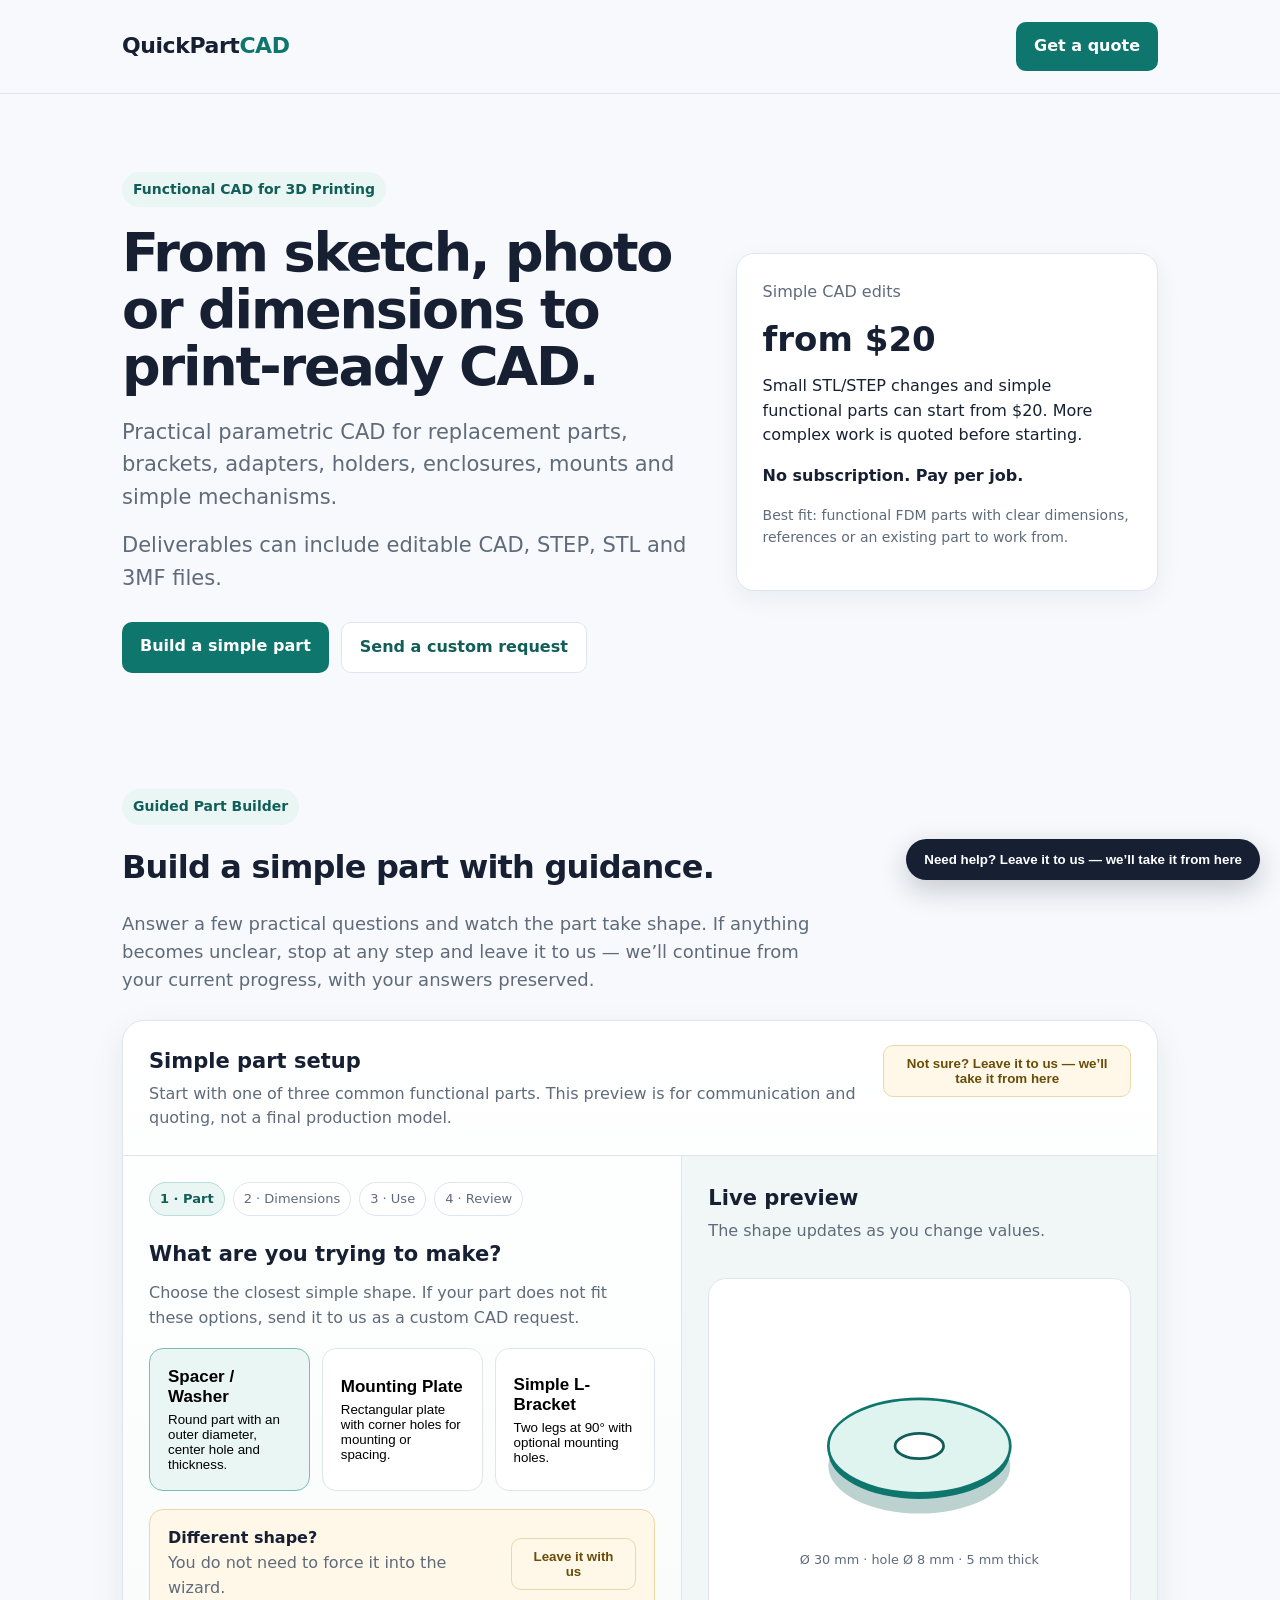
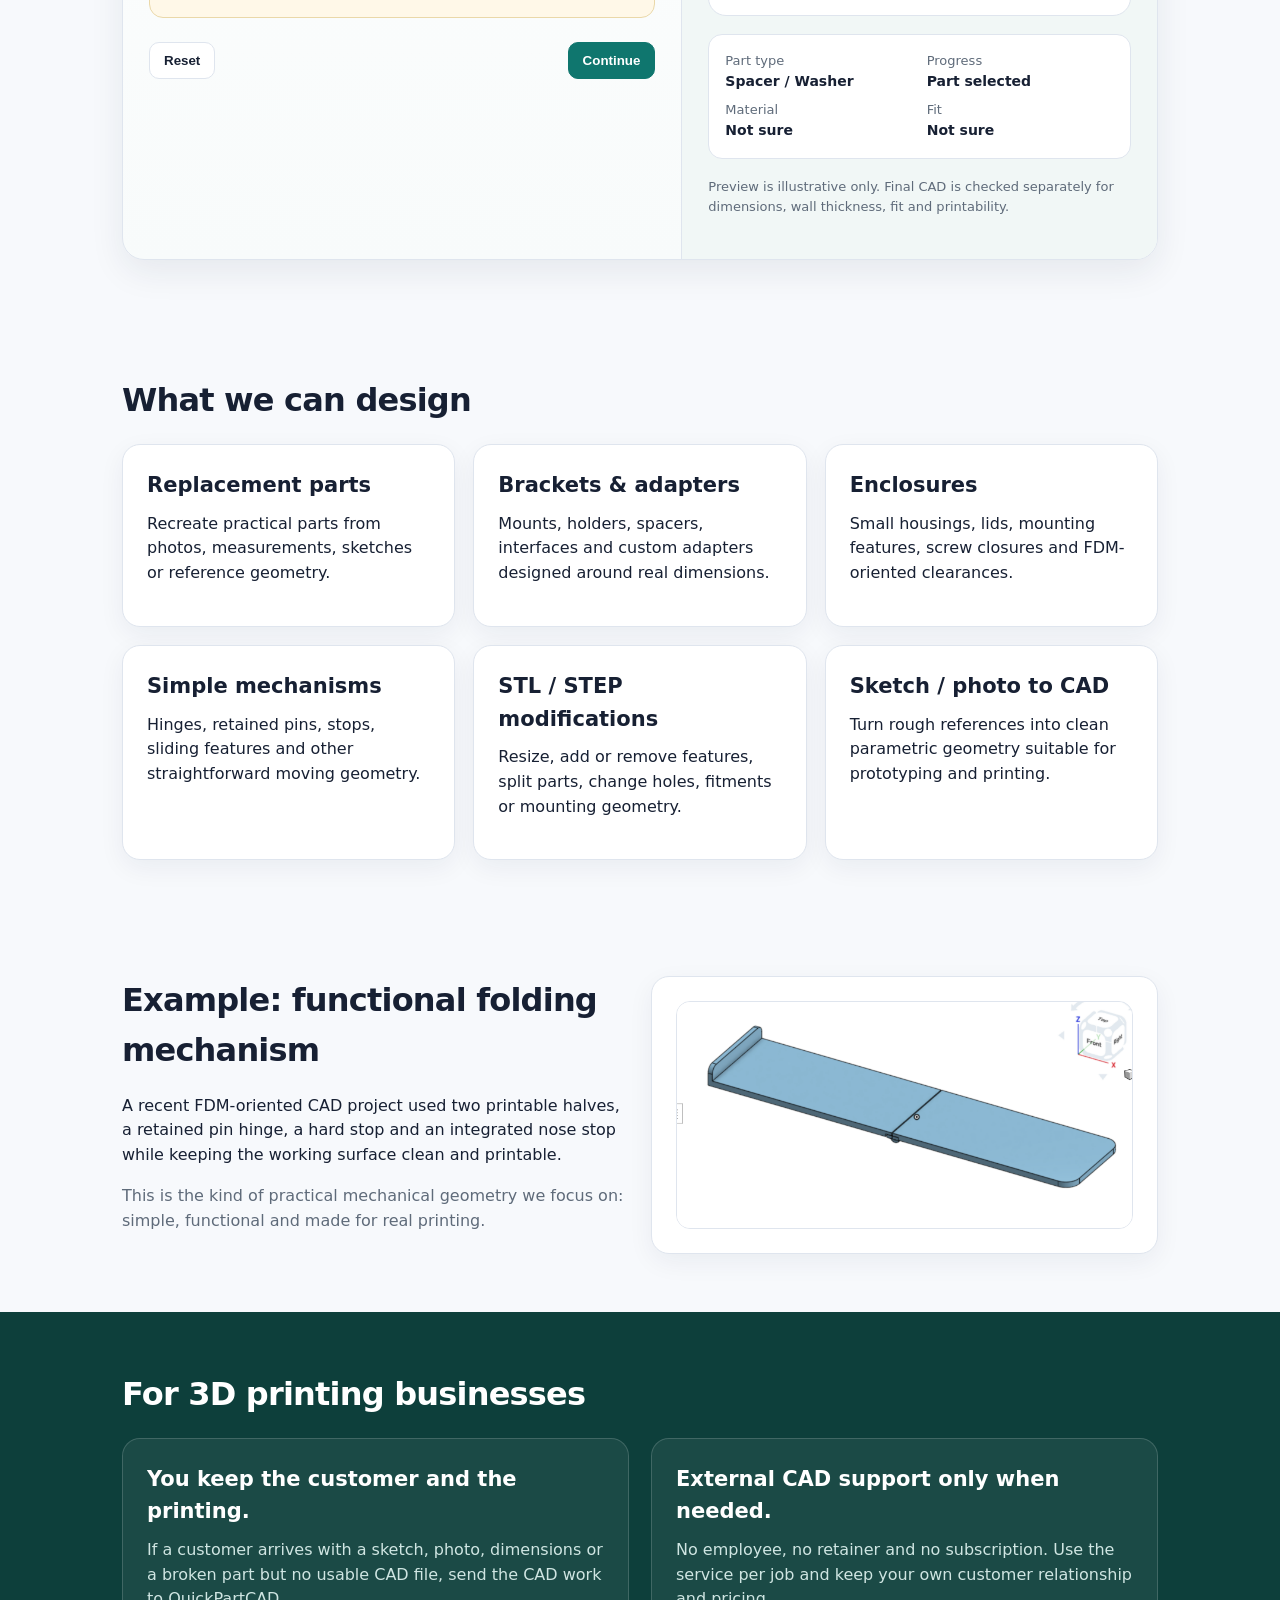
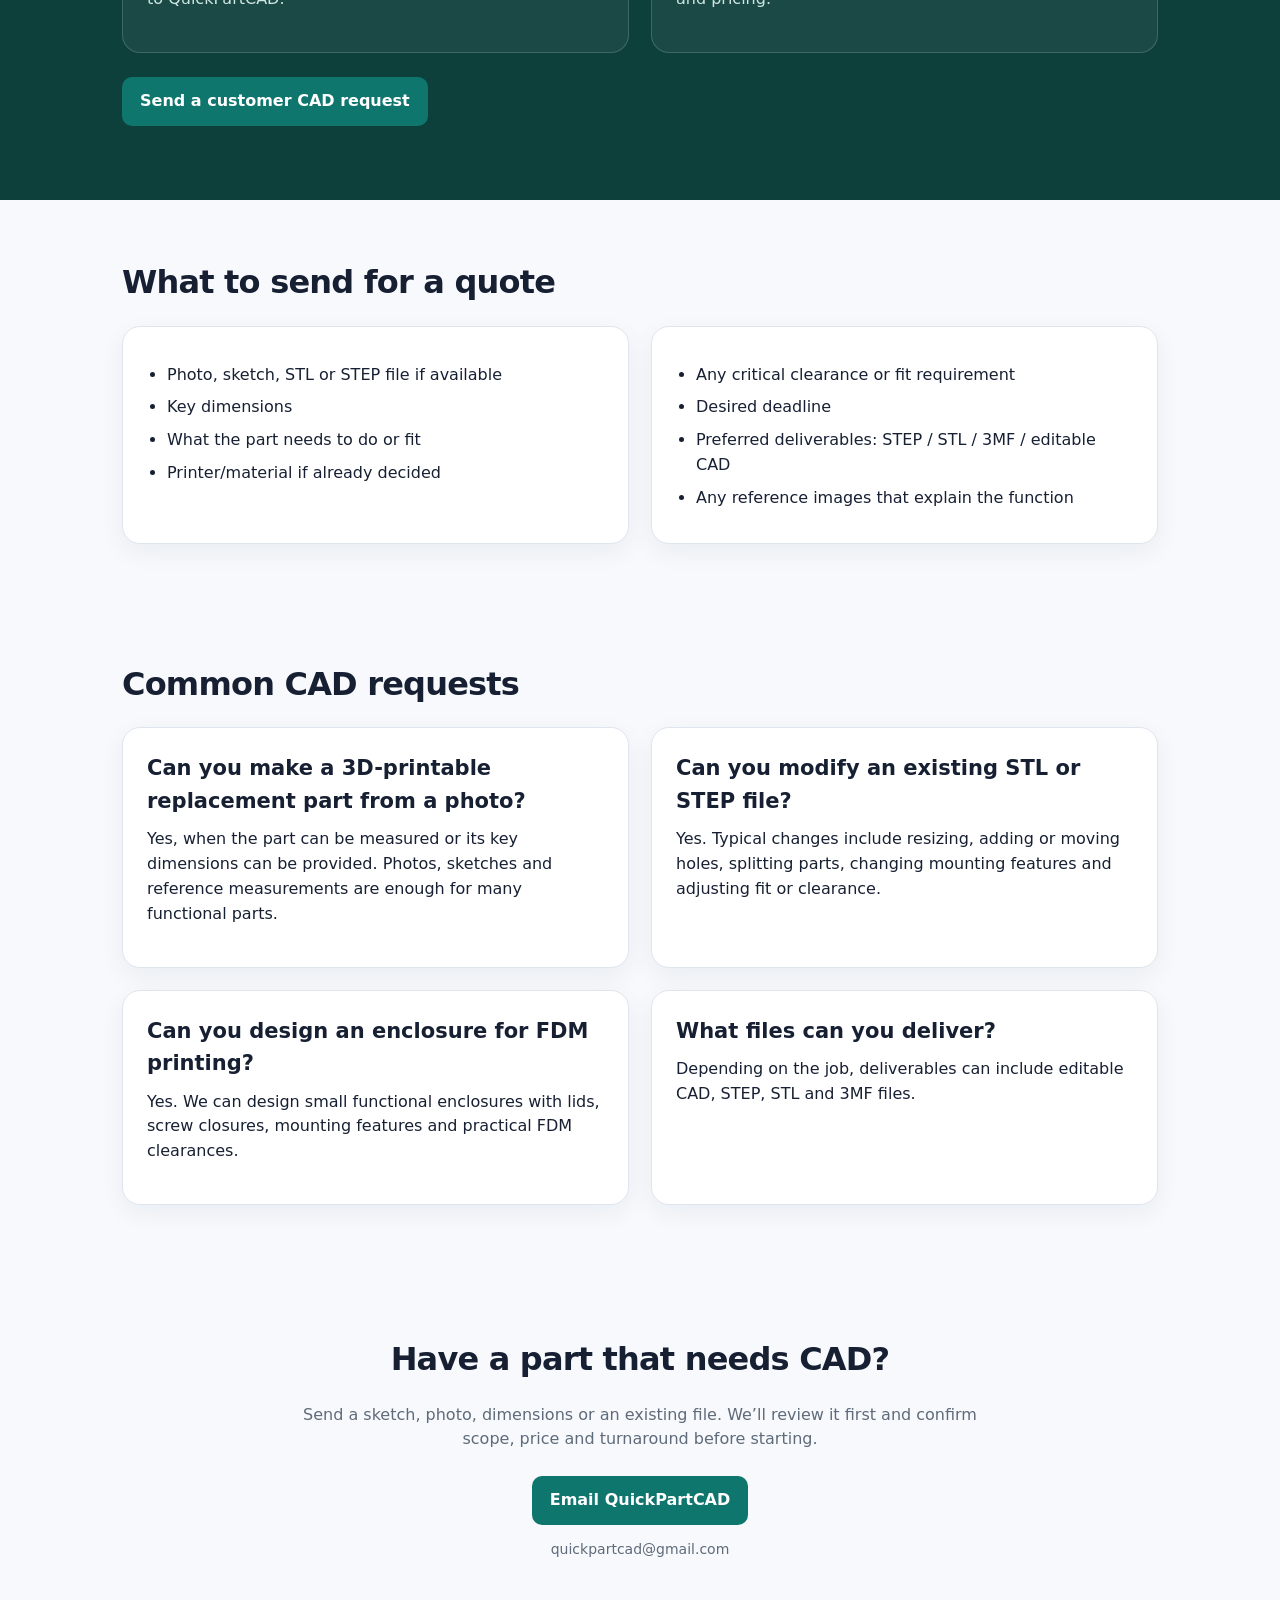
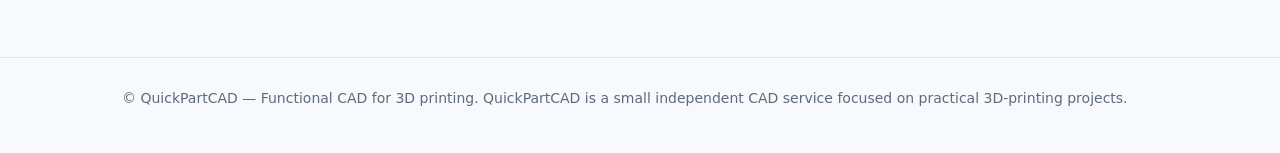
==== index.html @ 7089ac39 "Add files via upload" ====
<!doctype html>
<html lang="en">
<head>
  <meta charset="utf-8">
  <meta name="viewport" content="width=device-width,initial-scale=1">
  <title>QuickPartCAD — CAD Design for 3D Printing | STL, STEP, Replacement Parts & Enclosures</title>
  <meta name="description" content="Functional CAD design for 3D printing with a guided simple-part builder. Start from sketches, photos, dimensions, STL or STEP files. Replacement parts, brackets, adapters, enclosures and mounts.">
  <meta name="keywords" content="CAD for 3D printing, STL modification, STEP modification, replacement part CAD, enclosure CAD, bracket CAD, adapter CAD, FDM design">
  <meta property="og:title" content="QuickPartCAD — Functional CAD for 3D Printing">
  <meta property="og:description" content="From sketch, photo or dimensions to editable CAD, STEP, STL and 3MF. Functional parts, enclosures, brackets, adapters and simple mechanisms.">
  <meta property="og:type" content="website">
  <meta name="robots" content="index,follow">
  <script type="application/ld+json">
  {
    "@context": "https://schema.org",
    "@type": "ProfessionalService",
    "name": "QuickPartCAD",
    "description": "Functional CAD design for 3D printing, including replacement parts, brackets, adapters, enclosures, mounts, STL/STEP modifications and simple mechanisms.",
    "email": "mailto:quickpartcad@gmail.com",
    "areaServed": "Worldwide",
    "serviceType": [
      "CAD design for 3D printing",
      "STL modification",
      "STEP modification",
      "Replacement part CAD",
      "3D printable enclosure design",
      "Bracket and adapter CAD design"
    ]
  }
  </script>

  <style>
    :root {
      --bg:#f7f9fc; --card:#ffffff; --text:#172033; --muted:#5f6b7a;
      --line:#dfe5ee; --accent:#0f766e; --accent2:#115e59; --soft:#eaf6f4;
    }
    *{box-sizing:border-box}
    body{margin:0;font-family:Inter,ui-sans-serif,system-ui,-apple-system,BlinkMacSystemFont,"Segoe UI",sans-serif;background:var(--bg);color:var(--text);line-height:1.55}
    .wrap{max-width:1080px;margin:0 auto;padding:0 22px}
    header{padding:22px 0;background:rgba(247,249,252,.95);border-bottom:1px solid var(--line);position:sticky;top:0;z-index:10}
    .nav{display:flex;align-items:center;justify-content:space-between;gap:16px}
    .brand{font-weight:800;font-size:22px;letter-spacing:-.02em}
    .brand span{color:var(--accent)}
    .btn{display:inline-block;background:var(--accent);color:white;text-decoration:none;padding:12px 18px;border-radius:10px;font-weight:700}
    .btn:hover{background:var(--accent2)}
    .hero{padding:78px 0 58px}
    .hero-grid{display:grid;grid-template-columns:1.15fr .85fr;gap:42px;align-items:center}
    h1{font-size:54px;line-height:1.05;letter-spacing:-.04em;margin:0 0 20px}
    h2{font-size:32px;letter-spacing:-.025em;margin:0 0 18px}
    h3{font-size:21px;margin:0 0 10px}
    p{margin:0 0 16px}
    .lead{font-size:21px;color:var(--muted);max-width:720px}
    .tag{display:inline-block;background:var(--soft);color:var(--accent2);padding:7px 11px;border-radius:999px;font-weight:700;font-size:14px;margin-bottom:18px}
    .hero-card,.card{background:var(--card);border:1px solid var(--line);border-radius:18px;box-shadow:0 8px 26px rgba(25,40,65,.06)}
    .hero-card{padding:26px}
    .price{font-size:34px;font-weight:800;margin:8px 0}
    .muted{color:var(--muted)}
    section{padding:58px 0}
    .grid3{display:grid;grid-template-columns:repeat(3,1fr);gap:18px}
    .grid2{display:grid;grid-template-columns:repeat(2,1fr);gap:22px}
    .card{padding:24px}
    ul{padding-left:20px;margin:12px 0 0}
    li{margin:8px 0}
    .project img{width:100%;border-radius:14px;border:1px solid var(--line);display:block}
    .band{background:#0d3f3b;color:white}
    .band .muted{color:#cfe5e2}
    .band .card{background:rgba(255,255,255,.06);border-color:rgba(255,255,255,.16);box-shadow:none}
    .cta{text-align:center;padding:72px 0}
    .cta p{max-width:680px;margin:0 auto 24px;color:var(--muted)}
    .small{font-size:14px;color:var(--muted)}
    footer{padding:30px 0 44px;border-top:1px solid var(--line);font-size:14px;color:var(--muted)}

    .btn.secondary{background:white;color:var(--accent2);border:1px solid var(--line)}
    .btn.secondary:hover{background:var(--soft)}
    .hero-actions{display:flex;gap:12px;flex-wrap:wrap;margin-top:28px}
    .builder-shell{background:linear-gradient(180deg,#ffffff 0%,#f8fbfb 100%);border:1px solid var(--line);border-radius:22px;box-shadow:0 12px 34px rgba(25,40,65,.08);overflow:hidden}
    .builder-head{display:flex;justify-content:space-between;gap:18px;align-items:flex-start;padding:24px 26px;border-bottom:1px solid var(--line)}
    .builder-head p{margin:4px 0 0}
    .builder-layout{display:grid;grid-template-columns:1.08fr .92fr;min-height:560px}
    .builder-panel{padding:26px}
    .builder-preview{padding:26px;background:#f1f7f6;border-left:1px solid var(--line);display:flex;flex-direction:column;gap:18px}
    .step-indicator{display:flex;gap:8px;margin-bottom:22px;flex-wrap:wrap}
    .step-dot{font-size:13px;padding:6px 10px;border-radius:999px;border:1px solid var(--line);color:var(--muted);background:white}
    .step-dot.active{background:var(--soft);border-color:#b9ddd8;color:var(--accent2);font-weight:700}
    .builder-step{display:none}
    .builder-step.active{display:block}
    .choice-grid{display:grid;grid-template-columns:repeat(3,1fr);gap:12px;margin-top:18px}
    .choice{border:1px solid var(--line);background:white;border-radius:14px;padding:18px;text-align:left;cursor:pointer;min-height:120px}
    .choice:hover,.choice.selected{border-color:#78bdb4;background:var(--soft)}
    .choice strong{display:block;font-size:17px;margin-bottom:5px}
    .field-grid{display:grid;grid-template-columns:repeat(2,1fr);gap:14px;margin-top:16px}
    .field{display:flex;flex-direction:column;gap:6px}
    .field label{font-size:14px;font-weight:700}
    .field small{color:var(--muted)}
    .field input,.field select,.field textarea{width:100%;padding:11px 12px;border:1px solid var(--line);border-radius:10px;background:white;color:var(--text);font:inherit}
    .field textarea{min-height:92px;resize:vertical}
    .builder-actions{display:flex;justify-content:space-between;gap:12px;align-items:center;margin-top:24px;flex-wrap:wrap}
    .builder-actions .right{display:flex;gap:10px;flex-wrap:wrap}
    .mini-btn{border:1px solid var(--line);background:white;color:var(--text);border-radius:10px;padding:10px 14px;font-weight:700;cursor:pointer}
    .mini-btn:hover{background:#f5f7fa}
    .mini-btn.primary{background:var(--accent);border-color:var(--accent);color:white}
    .mini-btn.primary:hover{background:var(--accent2)}
    .mini-btn.help{background:#fff8e8;border-color:#ead8a9;color:#684d09}
    .preview-box{background:white;border:1px solid var(--line);border-radius:18px;min-height:320px;display:flex;align-items:center;justify-content:center;padding:18px;position:relative}
    #partPreview{width:100%;height:300px;display:block}
    .preview-note{font-size:13px;color:var(--muted)}
    .live-summary{background:white;border:1px solid var(--line);border-radius:14px;padding:16px}
    .live-summary dl{display:grid;grid-template-columns:1fr 1fr;gap:8px 14px;margin:0}
    .live-summary dt{color:var(--muted);font-size:13px}
    .live-summary dd{margin:0;font-weight:700;font-size:14px}
    .review-card{background:#f8fafc;border:1px solid var(--line);border-radius:14px;padding:18px;margin-top:16px;white-space:pre-wrap}
    .handoff-bar{display:flex;align-items:center;justify-content:space-between;gap:14px;padding:16px 18px;background:#fff8e8;border:1px solid #ead8a9;border-radius:14px;margin-top:18px}
    .handoff-bar p{margin:0}
    .floating-help{position:fixed;right:20px;bottom:20px;z-index:30;background:#172033;color:white;border:0;border-radius:999px;padding:13px 18px;font-weight:800;box-shadow:0 10px 28px rgba(23,32,51,.22);cursor:pointer}
    .modal-backdrop{position:fixed;inset:0;background:rgba(15,23,42,.55);display:none;align-items:center;justify-content:center;padding:20px;z-index:60}
    .modal-backdrop.open{display:flex}
    .modal{width:min(680px,100%);max-height:90vh;overflow:auto;background:white;border-radius:18px;padding:24px;box-shadow:0 25px 80px rgba(0,0,0,.28)}
    .modal-top{display:flex;justify-content:space-between;gap:12px;align-items:flex-start}
    .close-x{border:0;background:transparent;font-size:26px;line-height:1;cursor:pointer;color:var(--muted)}
    .saved-note{font-size:13px;color:var(--accent2);font-weight:700;min-height:20px;margin-top:10px}
    .sr-only{position:absolute;width:1px;height:1px;padding:0;margin:-1px;overflow:hidden;clip:rect(0,0,0,0);white-space:nowrap;border:0}

    @media (max-width:800px){
      .hero-grid,.grid3,.grid2,.builder-layout{grid-template-columns:1fr}
      .builder-preview{border-left:0;border-top:1px solid var(--line)}
      .choice-grid,.field-grid{grid-template-columns:1fr}
      .builder-head{flex-direction:column}
      h1{font-size:42px}
      .hero{padding-top:48px}
    }
  </style>
</head>
<body>
<header>
  <div class="wrap nav">
    <div class="brand">QuickPart<span>CAD</span></div>
    <a class="btn" href="mailto:quickpartcad@gmail.com?subject=CAD%20quote%20request">Get a quote</a>
  </div>
</header>

<main>
  <section class="hero">
    <div class="wrap hero-grid">
      <div>
        <div class="tag">Functional CAD for 3D Printing</div>
        <h1>From sketch, photo or dimensions to print-ready CAD.</h1>
        <p class="lead">Practical parametric CAD for replacement parts, brackets, adapters, holders, enclosures, mounts and simple mechanisms.</p>
        <p class="lead">Deliverables can include editable CAD, STEP, STL and 3MF files.</p>
        <div class="hero-actions">
          <a class="btn" href="#part-builder">Build a simple part</a>
          <a class="btn secondary" href="mailto:quickpartcad@gmail.com?subject=CAD%20quote%20request&body=Please%20attach%20your%20photo%2C%20sketch%20or%20existing%20file%20and%20include%20the%20key%20dimensions%20and%20what%20the%20part%20needs%20to%20do.">Send a custom request</a>
        </div>
      </div>
      <div class="hero-card">
        <div class="muted">Simple CAD edits</div>
        <div class="price">from $20</div>
        <p>Small STL/STEP changes and simple functional parts can start from $20. More complex work is quoted before starting.</p>
        <p><strong>No subscription. Pay per job.</strong></p>
        <p class="small">Best fit: functional FDM parts with clear dimensions, references or an existing part to work from.</p>
      </div>
    </div>
  </section>


  <section id="part-builder">
    <div class="wrap">
      <div class="tag">Guided Part Builder</div>
      <h2>Build a simple part with guidance.</h2>
      <p class="lead" style="font-size:18px">Answer a few practical questions and watch the part take shape. If anything becomes unclear, stop at any step and leave it to us — we’ll continue from your current progress, with your answers preserved.</p>

      <div class="builder-shell" style="margin-top:26px">
        <div class="builder-head">
          <div>
            <h3 style="margin-bottom:4px">Simple part setup</h3>
            <p class="muted">Start with one of three common functional parts. This preview is for communication and quoting, not a final production model.</p>
          </div>
          <button class="mini-btn help" type="button" onclick="openHandoff()">Not sure? Leave it to us — we’ll take it from here</button>
        </div>

        <div class="builder-layout">
          <div class="builder-panel">
            <div class="step-indicator" aria-label="Builder progress">
              <span class="step-dot active" data-dot="1">1 · Part</span>
              <span class="step-dot" data-dot="2">2 · Dimensions</span>
              <span class="step-dot" data-dot="3">3 · Use</span>
              <span class="step-dot" data-dot="4">4 · Review</span>
            </div>

            <div class="builder-step active" data-step="1">
              <h3>What are you trying to make?</h3>
              <p class="muted">Choose the closest simple shape. If your part does not fit these options, send it to us as a custom CAD request.</p>
              <div class="choice-grid">
                <button type="button" class="choice selected" data-type="spacer" onclick="selectType('spacer')">
                  <strong>Spacer / Washer</strong>
                  Round part with an outer diameter, center hole and thickness.
                </button>
                <button type="button" class="choice" data-type="plate" onclick="selectType('plate')">
                  <strong>Mounting Plate</strong>
                  Rectangular plate with corner holes for mounting or spacing.
                </button>
                <button type="button" class="choice" data-type="bracket" onclick="selectType('bracket')">
                  <strong>Simple L-Bracket</strong>
                  Two legs at 90° with optional mounting holes.
                </button>
              </div>
              <div class="handoff-bar">
                <p><strong>Different shape?</strong><br><span class="muted">You do not need to force it into the wizard.</span></p>
                <button class="mini-btn help" type="button" onclick="openHandoff('My part does not match the simple templates.')">Leave it with us</button>
              </div>
              <div class="builder-actions">
                <button class="mini-btn" type="button" onclick="resetBuilder()">Reset</button>
                <div class="right"><button class="mini-btn primary" type="button" onclick="goStep(2)">Continue</button></div>
              </div>
            </div>

            <div class="builder-step" data-step="2">
              <h3>Enter the main dimensions</h3>
              <p class="muted">Use millimetres. These values update the preview immediately.</p>

              <div id="fields-spacer" class="type-fields">
                <div class="field-grid">
                  <div class="field"><label for="spacerOD">Outer diameter (mm)</label><input id="spacerOD" type="number" min="2" max="300" step="0.1" value="30"></div>
                  <div class="field"><label for="spacerID">Center hole diameter (mm)</label><input id="spacerID" type="number" min="0" max="250" step="0.1" value="8"></div>
                  <div class="field"><label for="spacerT">Thickness (mm)</label><input id="spacerT" type="number" min="0.5" max="100" step="0.1" value="5"></div>
                  <div class="field"><label for="spacerQty">Quantity needed</label><input id="spacerQty" type="number" min="1" max="999" step="1" value="1"></div>
                </div>
              </div>

              <div id="fields-plate" class="type-fields" style="display:none">
                <div class="field-grid">
                  <div class="field"><label for="plateW">Width (mm)</label><input id="plateW" type="number" min="5" max="500" step="0.1" value="80"></div>
                  <div class="field"><label for="plateH">Height (mm)</label><input id="plateH" type="number" min="5" max="500" step="0.1" value="50"></div>
                  <div class="field"><label for="plateT">Thickness (mm)</label><input id="plateT" type="number" min="0.8" max="80" step="0.1" value="4"></div>
                  <div class="field"><label for="plateHole">Hole diameter (mm)</label><input id="plateHole" type="number" min="0" max="50" step="0.1" value="5"></div>
                  <div class="field"><label for="plateEdge">Hole center from edge (mm)</label><input id="plateEdge" type="number" min="1" max="100" step="0.1" value="8"></div>
                  <div class="field"><label for="plateQty">Quantity needed</label><input id="plateQty" type="number" min="1" max="999" step="1" value="1"></div>
                </div>
              </div>

              <div id="fields-bracket" class="type-fields" style="display:none">
                <div class="field-grid">
                  <div class="field"><label for="bracketW">Bracket width (mm)</label><input id="bracketW" type="number" min="5" max="300" step="0.1" value="40"></div>
                  <div class="field"><label for="bracketA">Horizontal leg (mm)</label><input id="bracketA" type="number" min="5" max="300" step="0.1" value="35"></div>
                  <div class="field"><label for="bracketB">Vertical leg (mm)</label><input id="bracketB" type="number" min="5" max="300" step="0.1" value="45"></div>
                  <div class="field"><label for="bracketT">Thickness (mm)</label><input id="bracketT" type="number" min="1" max="40" step="0.1" value="4"></div>
                  <div class="field"><label for="bracketHole">Mounting hole diameter (mm)</label><input id="bracketHole" type="number" min="0" max="40" step="0.1" value="5"></div>
                  <div class="field"><label for="bracketQty">Quantity needed</label><input id="bracketQty" type="number" min="1" max="999" step="1" value="1"></div>
                </div>
              </div>

              <div class="handoff-bar">
                <p><strong>Not sure about a measurement?</strong><br><span class="muted">Send the dimensions you know and let us resolve the rest.</span></p>
                <button class="mini-btn help" type="button" onclick="openHandoff('I am not sure about one or more dimensions.')">Leave it with us</button>
              </div>

              <div class="builder-actions">
                <button class="mini-btn" type="button" onclick="goStep(1)">Back</button>
                <div class="right"><button class="mini-btn primary" type="button" onclick="goStep(3)">Continue</button></div>
              </div>
            </div>

            <div class="builder-step" data-step="3">
              <h3>How will the part be used?</h3>
              <p class="muted">A few details help us understand fit, material and printability.</p>
              <div class="field-grid">
                <div class="field">
                  <label for="material">Preferred material</label>
                  <select id="material">
                    <option value="Not sure">Not sure</option>
                    <option>PETG</option><option>PLA</option><option>ABS / ASA</option><option>TPU</option><option>Other</option>
                  </select>
                </div>
                <div class="field">
                  <label for="fit">Fit / clearance</label>
                  <select id="fit">
                    <option value="Not sure">Not sure</option>
                    <option>Loose / easy fit</option><option>Normal sliding fit</option><option>Snug fit</option><option>Press fit</option>
                  </select>
                </div>
                <div class="field">
                  <label for="load">Expected use</label>
                  <select id="load">
                    <option>Light-duty / positioning</option><option>General functional use</option><option>Moderate mechanical load</option><option>Not sure</option>
                  </select>
                </div>
                <div class="field">
                  <label for="deadline">Desired timing</label>
                  <select id="deadline">
                    <option>Flexible</option><option>1–2 days</option><option>3–5 days</option><option>Within 1 week</option>
                  </select>
                </div>
              </div>
              <div class="field" style="margin-top:14px">
                <label for="purpose">What does it need to fit or do?</label>
                <textarea id="purpose" placeholder="Example: mount a sensor to a 20 mm rail, replace a broken spacer, hold a small PCB..."></textarea>
              </div>
              <div class="field" style="margin-top:14px">
                <label for="referenceFile">Reference file or photo (optional)</label>
                <input id="referenceFile" type="file" accept=".stl,.step,.stp,.3mf,.obj,.jpg,.jpeg,.png,.pdf">
                <small>For this first static version, the filename is saved in the project summary. Your email app will still ask you to attach the actual file manually.</small>
              </div>

              <div class="handoff-bar">
                <p><strong>Unsure about material, fit or print direction?</strong><br><span class="muted">That is exactly where we can take over.</span></p>
                <button class="mini-btn help" type="button" onclick="openHandoff('I would like help choosing material, fit or print-related details.')">Leave it with us</button>
              </div>

              <div class="builder-actions">
                <button class="mini-btn" type="button" onclick="goStep(2)">Back</button>
                <div class="right"><button class="mini-btn primary" type="button" onclick="goStep(4)">Review</button></div>
              </div>
            </div>

            <div class="builder-step" data-step="4">
              <h3>Review your part request</h3>
              <p class="muted">Nothing is ordered automatically. We review the request and confirm scope, price and turnaround first.</p>
              <div id="reviewSummary" class="review-card"></div>
              <p class="small" style="margin-top:12px"><strong>Typical starting point:</strong> simple jobs can start from US$20. The final quote depends on geometry, references and revision risk.</p>
              <div class="builder-actions">
                <button class="mini-btn" type="button" onclick="goStep(3)">Back</button>
                <div class="right">
                  <button class="mini-btn" type="button" onclick="copySummary()">Copy summary</button>
                  <button class="mini-btn primary" type="button" onclick="openHandoff('I completed the guided setup and would like QuickPartCAD to finish/review it.')">Leave it with QuickPartCAD</button>
                </div>
              </div>
              <div id="saveMessage" class="saved-note" aria-live="polite"></div>
            </div>
          </div>

          <aside class="builder-preview">
            <div>
              <h3 style="margin-bottom:4px">Live preview</h3>
              <p class="muted">The shape updates as you change values.</p>
            </div>
            <div class="preview-box">
              <svg id="partPreview" viewBox="0 0 420 300" role="img" aria-label="Live part preview"></svg>
            </div>
            <div class="live-summary">
              <dl>
                <div><dt>Part type</dt><dd id="summaryType">Spacer / Washer</dd></div>
                <div><dt>Progress</dt><dd id="summaryProgress">Part selected</dd></div>
                <div><dt>Material</dt><dd id="summaryMaterial">Not sure</dd></div>
                <div><dt>Fit</dt><dd id="summaryFit">Not sure</dd></div>
              </dl>
            </div>
            <p class="preview-note">Preview is illustrative only. Final CAD is checked separately for dimensions, wall thickness, fit and printability.</p>
          </aside>
        </div>
      </div>
    </div>
  </section>

  <section>
    <div class="wrap">
      <h2>What we can design</h2>
      <div class="grid3">
        <div class="card"><h3>Replacement parts</h3><p>Recreate practical parts from photos, measurements, sketches or reference geometry.</p></div>
        <div class="card"><h3>Brackets & adapters</h3><p>Mounts, holders, spacers, interfaces and custom adapters designed around real dimensions.</p></div>
        <div class="card"><h3>Enclosures</h3><p>Small housings, lids, mounting features, screw closures and FDM-oriented clearances.</p></div>
        <div class="card"><h3>Simple mechanisms</h3><p>Hinges, retained pins, stops, sliding features and other straightforward moving geometry.</p></div>
        <div class="card"><h3>STL / STEP modifications</h3><p>Resize, add or remove features, split parts, change holes, fitments or mounting geometry.</p></div>
        <div class="card"><h3>Sketch / photo to CAD</h3><p>Turn rough references into clean parametric geometry suitable for prototyping and printing.</p></div>
      </div>
    </div>
  </section>

  <section>
    <div class="wrap grid2 project">
      <div>
        <h2>Example: functional folding mechanism</h2>
        <p>A recent FDM-oriented CAD project used two printable halves, a retained pin hinge, a hard stop and an integrated nose stop while keeping the working surface clean and printable.</p>
        <p class="muted">This is the kind of practical mechanical geometry we focus on: simple, functional and made for real printing.</p>
      </div>
      <div class="card">
        <img src="[data-uri]" alt="Functional folding CAD example">
      </div>
    </div>
  </section>

  <section class="band">
    <div class="wrap">
      <h2>For 3D printing businesses</h2>
      <div class="grid2">
        <div class="card">
          <h3>You keep the customer and the printing.</h3>
          <p class="muted">If a customer arrives with a sketch, photo, dimensions or a broken part but no usable CAD file, send the CAD work to QuickPartCAD.</p>
        </div>
        <div class="card">
          <h3>External CAD support only when needed.</h3>
          <p class="muted">No employee, no retainer and no subscription. Use the service per job and keep your own customer relationship and pricing.</p>
        </div>
      </div>
      <p style="margin-top:24px"><a class="btn" href="mailto:quickpartcad@gmail.com?subject=Print%20shop%20CAD%20request">Send a customer CAD request</a></p>
    </div>
  </section>

  <section>
    <div class="wrap">
      <h2>What to send for a quote</h2>
      <div class="grid2">
        <div class="card">
          <ul>
            <li>Photo, sketch, STL or STEP file if available</li>
            <li>Key dimensions</li>
            <li>What the part needs to do or fit</li>
            <li>Printer/material if already decided</li>
          </ul>
        </div>
        <div class="card">
          <ul>
            <li>Any critical clearance or fit requirement</li>
            <li>Desired deadline</li>
            <li>Preferred deliverables: STEP / STL / 3MF / editable CAD</li>
            <li>Any reference images that explain the function</li>
          </ul>
        </div>
      </div>
    </div>
  </section>


  <section>
    <div class="wrap">
      <h2>Common CAD requests</h2>
      <div class="grid2">
        <div class="card">
          <h3>Can you make a 3D-printable replacement part from a photo?</h3>
          <p>Yes, when the part can be measured or its key dimensions can be provided. Photos, sketches and reference measurements are enough for many functional parts.</p>
        </div>
        <div class="card">
          <h3>Can you modify an existing STL or STEP file?</h3>
          <p>Yes. Typical changes include resizing, adding or moving holes, splitting parts, changing mounting features and adjusting fit or clearance.</p>
        </div>
        <div class="card">
          <h3>Can you design an enclosure for FDM printing?</h3>
          <p>Yes. We can design small functional enclosures with lids, screw closures, mounting features and practical FDM clearances.</p>
        </div>
        <div class="card">
          <h3>What files can you deliver?</h3>
          <p>Depending on the job, deliverables can include editable CAD, STEP, STL and 3MF files.</p>
        </div>
      </div>
    </div>
  </section>

  <section class="cta">
    <div class="wrap">
      <h2>Have a part that needs CAD?</h2>
      <p>Send a sketch, photo, dimensions or an existing file. We’ll review it first and confirm scope, price and turnaround before starting.</p>
      <a class="btn" href="mailto:quickpartcad@gmail.com?subject=CAD%20quote%20request">Email QuickPartCAD</a>
      <p class="small" style="margin-top:14px">quickpartcad@gmail.com</p>
    </div>
  </section>
</main>

<footer>
  <div class="wrap">© QuickPartCAD — Functional CAD for 3D printing. QuickPartCAD is a small independent CAD service focused on practical 3D-printing projects.</div>
</footer>

<button class="floating-help" type="button" onclick="openHandoff()">Need help? Leave it to us — we’ll take it from here</button>

<div id="handoffModal" class="modal-backdrop" role="dialog" aria-modal="true" aria-labelledby="handoffTitle">
  <div class="modal">
    <div class="modal-top">
      <div>
        <div class="tag" style="margin-bottom:10px">Handoff to QuickPartCAD</div>
        <h2 id="handoffTitle" style="font-size:28px;margin-bottom:8px">Leave it to us — we’ll continue from your current progress.</h2>
        <p class="muted">Your current builder answers are kept in the message so you do not have to start over.</p>
      </div>
      <button class="close-x" type="button" onclick="closeHandoff()" aria-label="Close">×</button>
    </div>
    <div class="field" style="margin-top:16px">
      <label for="handoffNote">What are you stuck on? (optional)</label>
      <textarea id="handoffNote" placeholder="Example: I am not sure about the clearance around the 8 mm shaft."></textarea>
    </div>
    <div id="handoffSummary" class="review-card"></div>
    <p class="small" style="margin-top:10px">If you selected a reference file, please attach the actual file after your email app opens.</p>
    <div class="builder-actions">
      <button class="mini-btn" type="button" onclick="closeHandoff()">Keep editing</button>
      <div class="right">
        <button class="mini-btn" type="button" onclick="copySummary(true)">Copy summary</button>
        <button class="mini-btn primary" type="button" onclick="emailProject()">Open email with this project</button>
      </div>
    </div>
  </div>
</div>


<script>
(() => {
  const STORAGE_KEY = "quickpartcad-guided-builder-v1";
  const state = {
    step: 1,
    type: "spacer",
    handoffReason: ""
  };

  const labels = {
    spacer: "Spacer / Washer",
    plate: "Mounting Plate",
    bracket: "Simple L-Bracket"
  };

  const ids = [
    "spacerOD","spacerID","spacerT","spacerQty",
    "plateW","plateH","plateT","plateHole","plateEdge","plateQty",
    "bracketW","bracketA","bracketB","bracketT","bracketHole","bracketQty",
    "material","fit","load","deadline","purpose","referenceFile"
  ];

  const $ = id => document.getElementById(id);
  const num = (id, fallback=0) => {
    const el = $(id); const v = el ? Number(el.value) : fallback;
    return Number.isFinite(v) ? v : fallback;
  };
  const esc = s => String(s ?? "").replace(/[<>&"]/g, c => ({"<":"&lt;",">":"&gt;","&":"&amp;",'"':"&quot;"}[c]));

  function saveState(){
    const data = { step: state.step, type: state.type };
    ids.forEach(id => {
      const el = $(id);
      if (!el || el.type === "file") return;
      data[id] = el.value;
    });
    localStorage.setItem(STORAGE_KEY, JSON.stringify(data));
    const m = $("saveMessage");
    if (m) {
      m.textContent = "Progress saved in this browser.";
      clearTimeout(window.__saveMsgTimer);
      window.__saveMsgTimer = setTimeout(() => m.textContent = "", 1800);
    }
  }

  function restoreState(){
    try{
      const data = JSON.parse(localStorage.getItem(STORAGE_KEY) || "null");
      if (!data) return;
      state.type = ["spacer","plate","bracket"].includes(data.type) ? data.type : "spacer";
      state.step = Math.min(4, Math.max(1, Number(data.step)||1));
      ids.forEach(id => {
        const el = $(id);
        if (el && el.type !== "file" && data[id] !== undefined) el.value = data[id];
      });
    }catch(e){}
  }

  window.selectType = function(type){
    state.type = type;
    document.querySelectorAll(".choice").forEach(el => el.classList.toggle("selected", el.dataset.type === type));
    document.querySelectorAll(".type-fields").forEach(el => el.style.display = "none");
    const target = $("fields-" + type);
    if (target) target.style.display = "block";
    updateAll();
    saveState();
  };

  window.goStep = function(step){
    state.step = Math.min(4, Math.max(1, step));
    document.querySelectorAll(".builder-step").forEach(el => el.classList.toggle("active", Number(el.dataset.step) === state.step));
    document.querySelectorAll(".step-dot").forEach(el => el.classList.toggle("active", Number(el.dataset.dot) === state.step));
    $("summaryProgress").textContent = ["Part selected","Dimensions entered","Use details","Ready to send"][state.step-1];
    if (state.step === 4) $("reviewSummary").textContent = buildSummary();
    saveState();
    document.getElementById("part-builder").scrollIntoView({behavior:"smooth", block:"start"});
  };

  window.resetBuilder = function(){
    if (!confirm("Reset this guided part request?")) return;
    localStorage.removeItem(STORAGE_KEY);
    location.reload();
  };

  function buildSummary(){
    const lines = [
      "QuickPartCAD Guided Part Request",
      "",
      "Part type: " + labels[state.type]
    ];

    if (state.type === "spacer"){
      lines.push(
        `Outer diameter: ${num("spacerOD")} mm`,
        `Center hole: ${num("spacerID")} mm`,
        `Thickness: ${num("spacerT")} mm`,
        `Quantity: ${num("spacerQty",1)}`
      );
    } else if (state.type === "plate"){
      lines.push(
        `Width × height: ${num("plateW")} × ${num("plateH")} mm`,
        `Thickness: ${num("plateT")} mm`,
        `Corner hole diameter: ${num("plateHole")} mm`,
        `Hole center from edge: ${num("plateEdge")} mm`,
        `Quantity: ${num("plateQty",1)}`
      );
    } else {
      lines.push(
        `Bracket width: ${num("bracketW")} mm`,
        `Horizontal leg: ${num("bracketA")} mm`,
        `Vertical leg: ${num("bracketB")} mm`,
        `Thickness: ${num("bracketT")} mm`,
        `Mounting hole diameter: ${num("bracketHole")} mm`,
        `Quantity: ${num("bracketQty",1)}`
      );
    }

    const ref = $("referenceFile")?.files?.[0]?.name || "None selected";
    lines.push(
      "",
      "Material: " + ($("material")?.value || "Not sure"),
      "Fit / clearance: " + ($("fit")?.value || "Not sure"),
      "Expected use: " + ($("load")?.value || "Not sure"),
      "Desired timing: " + ($("deadline")?.value || "Flexible"),
      "Purpose / what it needs to fit: " + (($("purpose")?.value || "").trim() || "Not provided"),
      "Reference file selected: " + ref
    );
    return lines.join("\n");
  }

  function currentSummaryWithNote(){
    const note = ($("handoffNote")?.value || "").trim();
    const reason = state.handoffReason ? "\n\nHandoff note: " + state.handoffReason : "";
    const userNote = note ? "\nAdditional note: " + note : "";
    return buildSummary() + reason + userNote;
  }

  window.openHandoff = function(reason=""){
    state.handoffReason = reason;
    $("handoffSummary").textContent = buildSummary() + (reason ? "\n\nHandoff note: " + reason : "");
    $("handoffModal").classList.add("open");
    saveState();
  };
  window.closeHandoff = function(){ $("handoffModal").classList.remove("open"); };

  window.copySummary = async function(fromModal=false){
    const text = fromModal ? currentSummaryWithNote() : buildSummary();
    try{
      await navigator.clipboard.writeText(text);
      const m = $("saveMessage");
      if (m) m.textContent = "Project summary copied.";
    }catch(e){
      prompt("Copy this project summary:", text);
    }
  };

  window.emailProject = function(){
    const body = currentSummaryWithNote() + "\n\nPlease review this setup and confirm scope, price and turnaround before starting.";
    const subject = "Guided CAD request — " + labels[state.type];
    location.href = "mailto:quickpartcad@gmail.com?subject=" + encodeURIComponent(subject) + "&body=" + encodeURIComponent(body);
  };

  function drawPreview(){
    const svg = $("partPreview");
    if (!svg) return;
    const green = "#0f766e", dark = "#115e59", pale = "#dff3ef", line = "#9ab8b4";
    let s = "";

    if (state.type === "spacer"){
      const od = Math.max(2, num("spacerOD",30));
      const id = Math.max(0, Math.min(od*0.9, num("spacerID",8)));
      const t = Math.max(.5, num("spacerT",5));
      const r = Math.min(105, 65 + Math.log(od+1)*10);
      const ri = r * (id/od);
      const depth = Math.max(8, Math.min(24, t*2.2));
      s = `
        <ellipse cx="210" cy="${160+depth}" rx="${r}" ry="${r*.52}" fill="${dark}" opacity=".28"/>
        <ellipse cx="210" cy="155" rx="${r}" ry="${r*.52}" fill="${green}"/>
        <ellipse cx="210" cy="149" rx="${r}" ry="${r*.52}" fill="${pale}" stroke="${green}" stroke-width="3"/>
        <ellipse cx="210" cy="149" rx="${ri}" ry="${ri*.52}" fill="white" stroke="${dark}" stroke-width="3"/>
        <text x="210" y="278" text-anchor="middle" fill="#5f6b7a" font-size="14">Ø ${od} mm · hole Ø ${id} mm · ${t} mm thick</text>`;
    } else if (state.type === "plate"){
      const w = Math.max(5, num("plateW",80)), h = Math.max(5, num("plateH",50));
      const hole = Math.max(0, num("plateHole",5)), edge = Math.max(1, num("plateEdge",8));
      const scale = Math.min(250/w, 150/h);
      const rw = w*scale, rh = h*scale, x=210-rw/2, y=135-rh/2;
      const rr = Math.max(2, Math.min(12, hole*scale/2));
      const offx = Math.min(rw/2-rr-3, edge*scale), offy = Math.min(rh/2-rr-3, edge*scale);
      const pts = [[x+offx,y+offy],[x+rw-offx,y+offy],[x+offx,y+rh-offy],[x+rw-offx,y+rh-offy]];
      s = `<rect x="${x+10}" y="${y+10}" width="${rw}" height="${rh}" rx="8" fill="${dark}" opacity=".24"/>
           <rect x="${x}" y="${y}" width="${rw}" height="${rh}" rx="8" fill="${pale}" stroke="${green}" stroke-width="3"/>`;
      pts.forEach(([cx,cy]) => s += `<circle cx="${cx}" cy="${cy}" r="${rr}" fill="white" stroke="${dark}" stroke-width="3"/>`);
      s += `<text x="210" y="278" text-anchor="middle" fill="#5f6b7a" font-size="14">${w} × ${h} mm · holes Ø ${hole} mm</text>`;
    } else {
      const a = Math.max(5,num("bracketA",35)), b=Math.max(5,num("bracketB",45)), t=Math.max(1,num("bracketT",4));
      const scale = Math.min(150/a, 150/b);
      const ah=a*scale, bh=b*scale, th=Math.max(8,t*scale);
      const x=130, y=225;
      s = `
        <path d="M ${x} ${y} L ${x+ah} ${y} L ${x+ah} ${y-th} L ${x+th} ${y-th} L ${x+th} ${y-bh} L ${x} ${y-bh} Z"
          fill="${pale}" stroke="${green}" stroke-width="3"/>
        <path d="M ${x+th} ${y-th} L ${x+ah} ${y-th} L ${x+ah+16} ${y-th-12} L ${x+th+16} ${y-th-12} Z"
          fill="${dark}" opacity=".28"/>
        <circle cx="${x+ah*.68}" cy="${y-th/2}" r="${Math.max(4,num("bracketHole",5)*scale/2)}" fill="white" stroke="${dark}" stroke-width="3"/>
        <circle cx="${x+th/2}" cy="${y-bh*.62}" r="${Math.max(4,num("bracketHole",5)*scale/2)}" fill="white" stroke="${dark}" stroke-width="3"/>
        <text x="210" y="278" text-anchor="middle" fill="#5f6b7a" font-size="14">${a} × ${b} mm legs · ${t} mm thick</text>`;
    }
    svg.innerHTML = s;
  }

  function updateAll(){
    document.querySelectorAll(".choice").forEach(el => el.classList.toggle("selected", el.dataset.type === state.type));
    document.querySelectorAll(".type-fields").forEach(el => el.style.display = "none");
    const tf = $("fields-" + state.type); if (tf) tf.style.display = "block";
    $("summaryType").textContent = labels[state.type];
    $("summaryMaterial").textContent = $("material")?.value || "Not sure";
    $("summaryFit").textContent = $("fit")?.value || "Not sure";
    drawPreview();
    if (state.step === 4) $("reviewSummary").textContent = buildSummary();
  }

  document.addEventListener("input", e => {
    if (ids.includes(e.target.id)) {
      updateAll();
      saveState();
    }
  });
  document.addEventListener("change", e => {
    if (ids.includes(e.target.id)) {
      updateAll();
      saveState();
    }
  });
  document.addEventListener("keydown", e => {
    if (e.key === "Escape") closeHandoff();
  });
  $("handoffModal")?.addEventListener("click", e => {
    if (e.target === $("handoffModal")) closeHandoff();
  });

  restoreState();
  selectType(state.type);
  goStep(state.step);
  updateAll();
})();
</script>

</body>
</html>
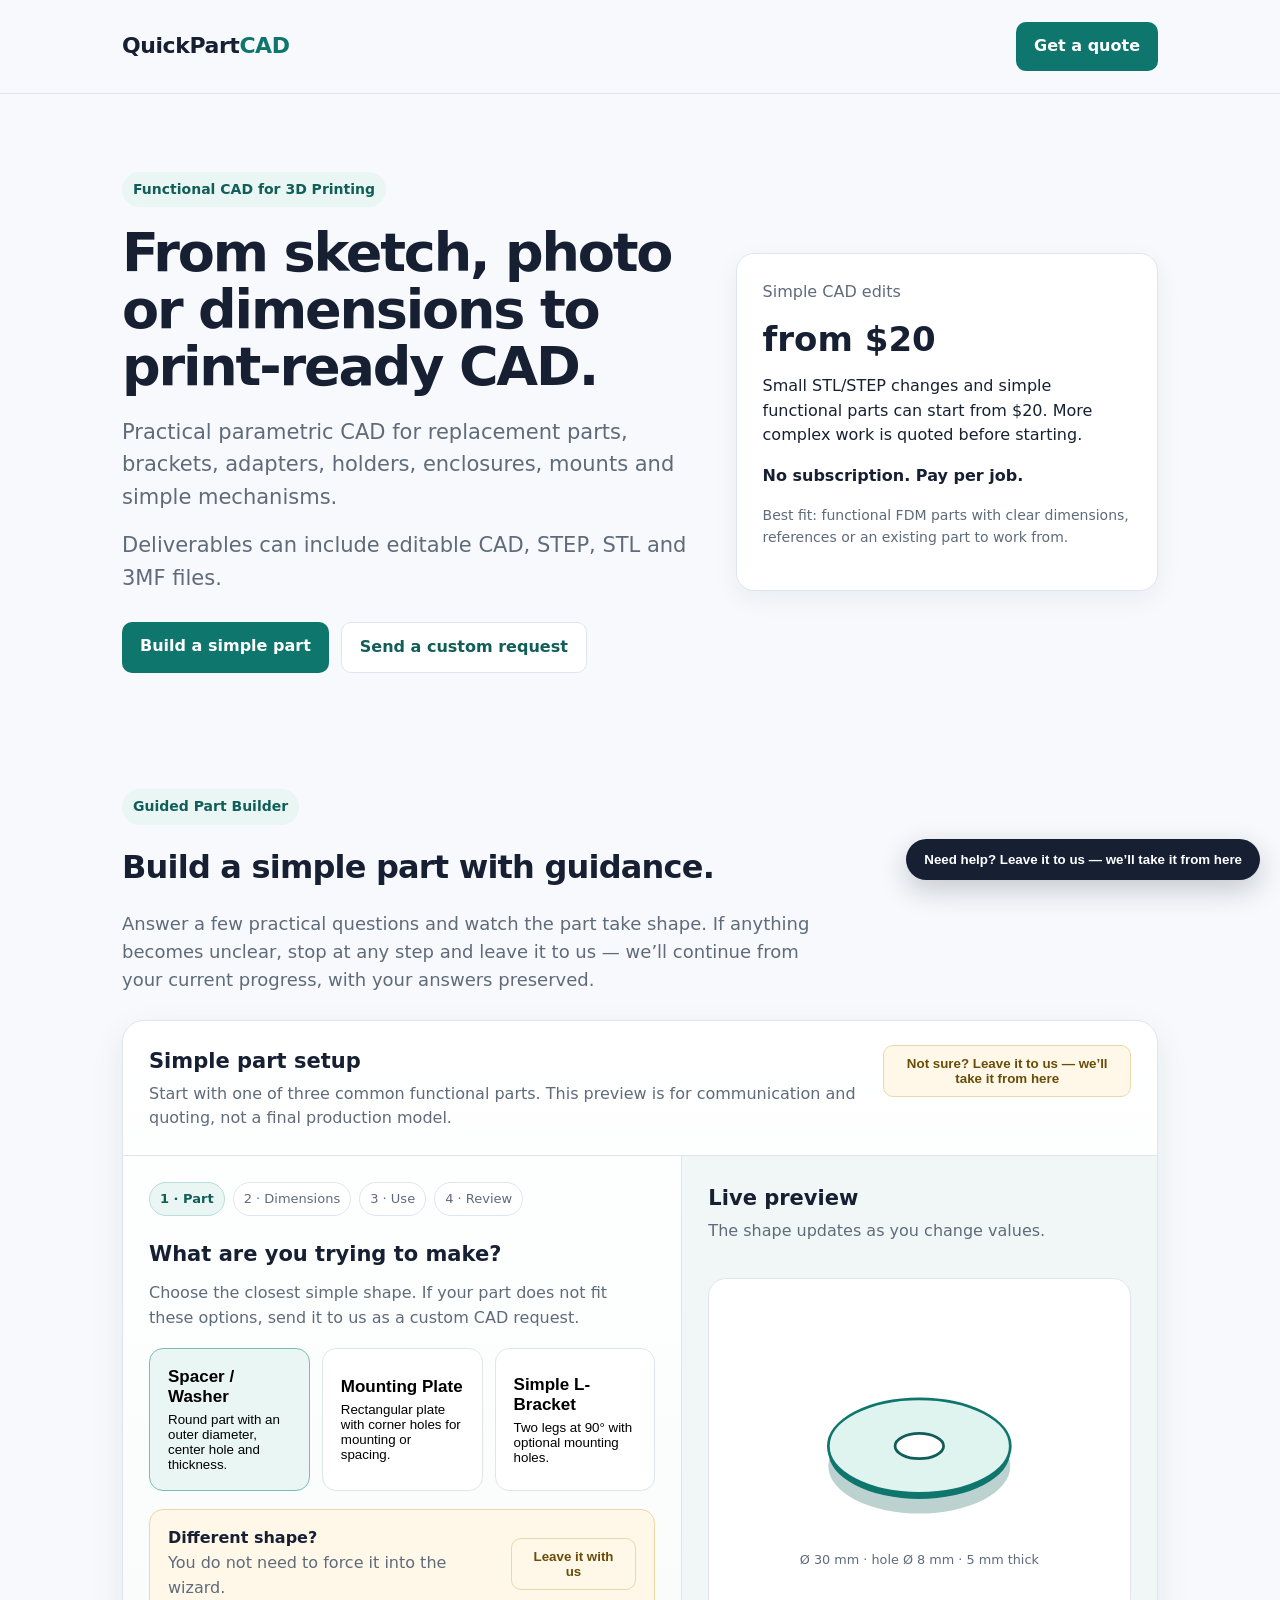
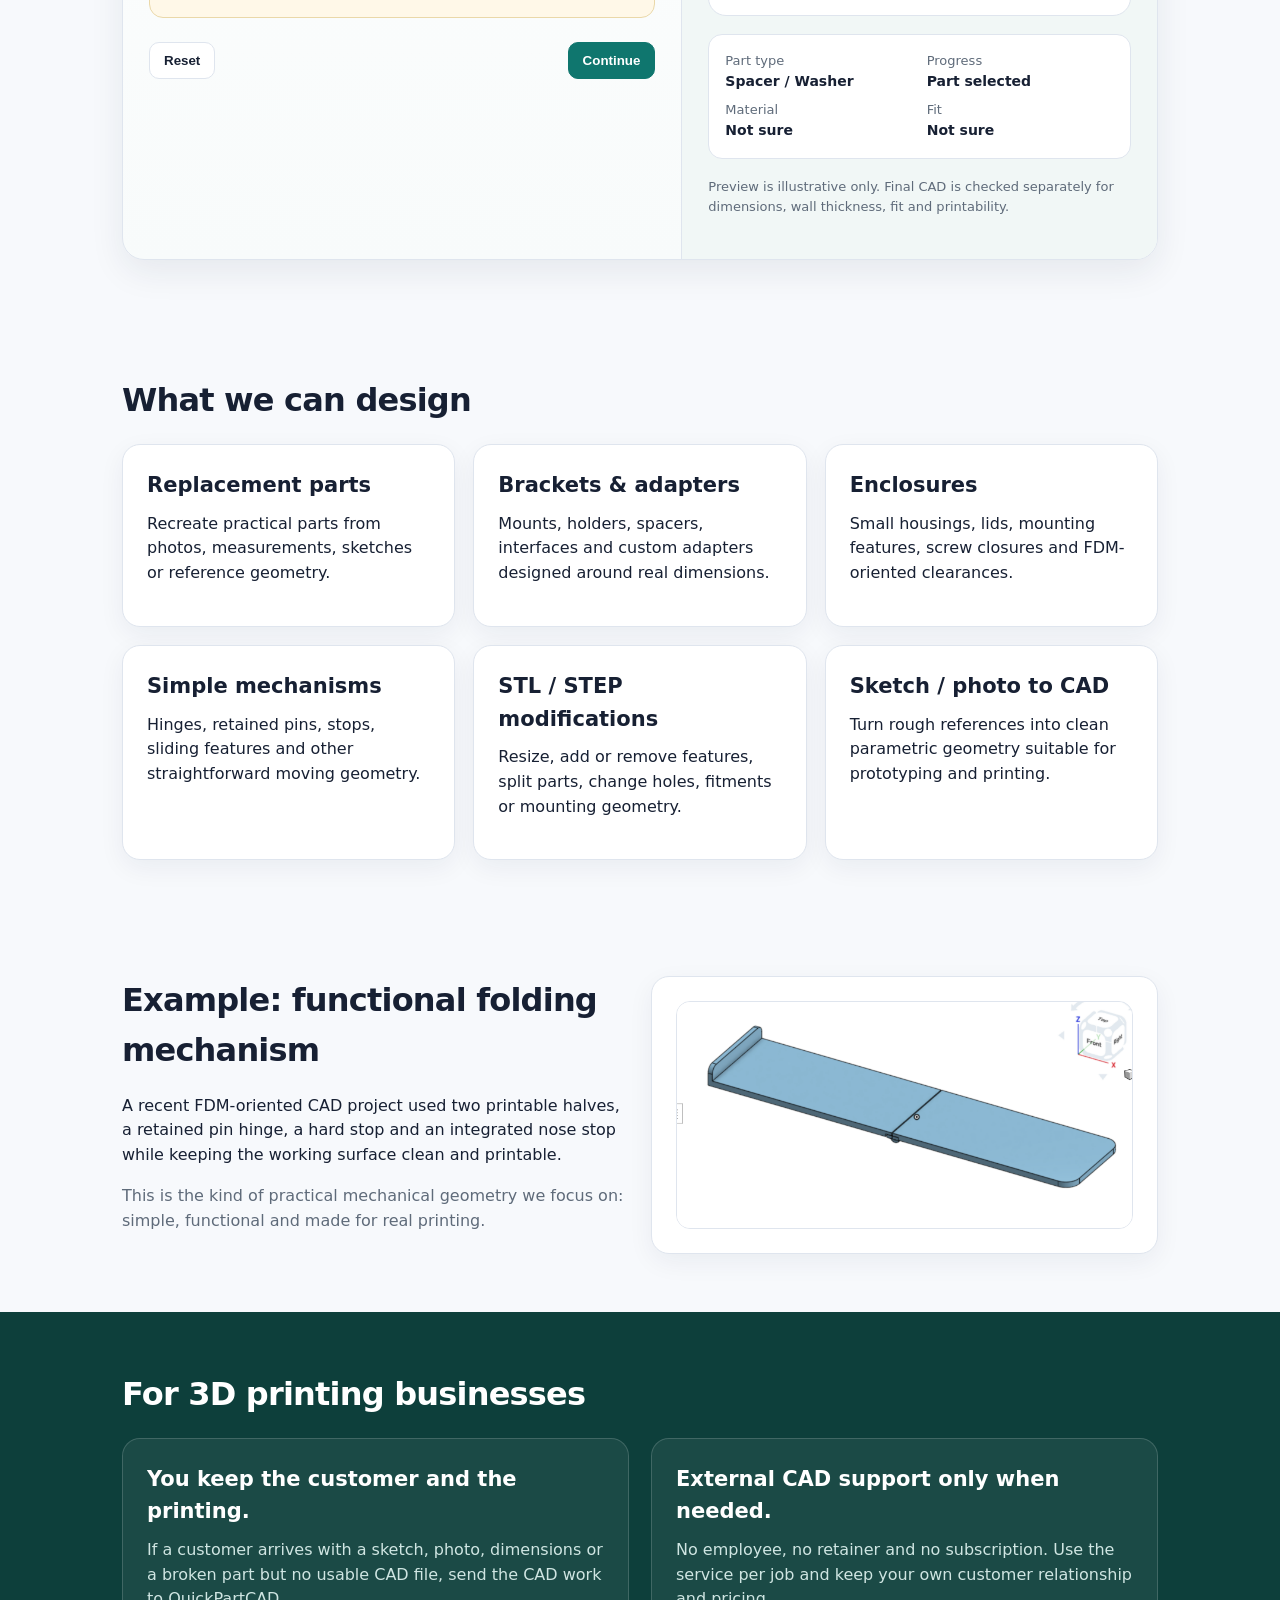
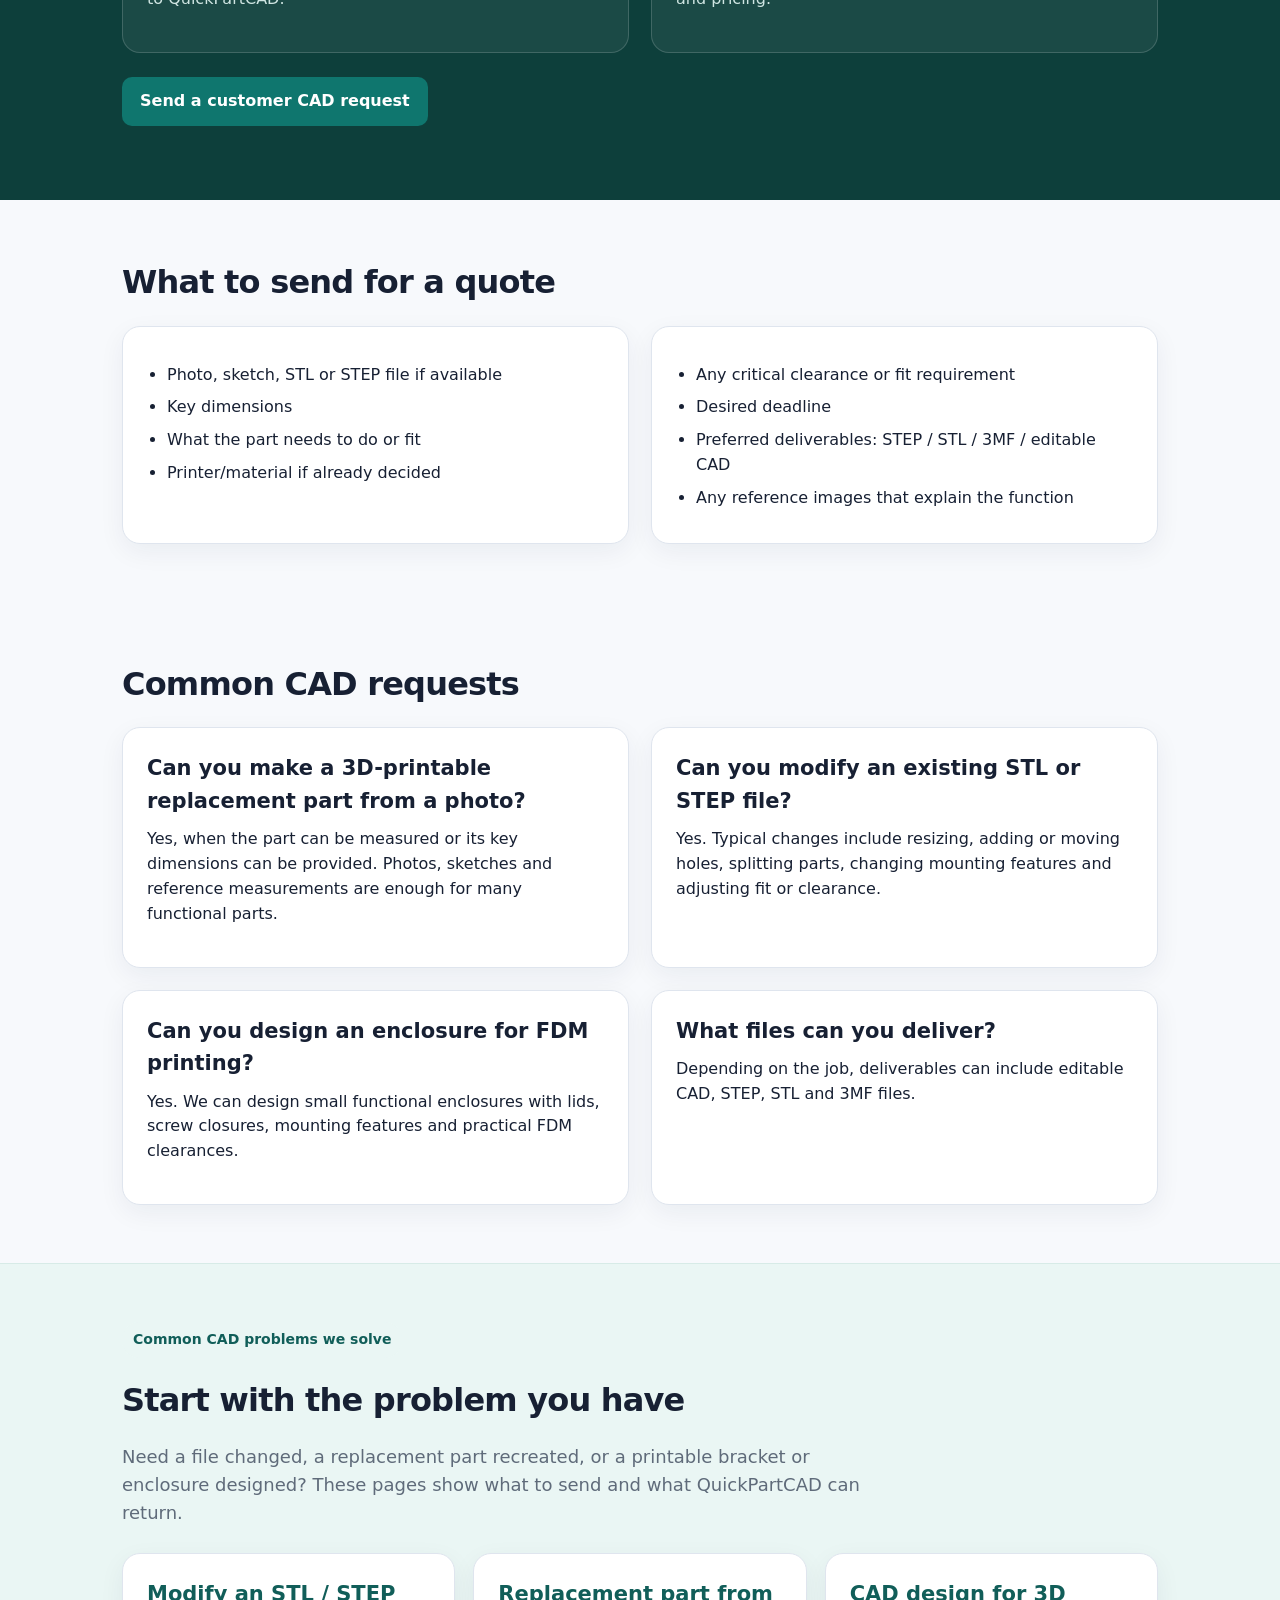
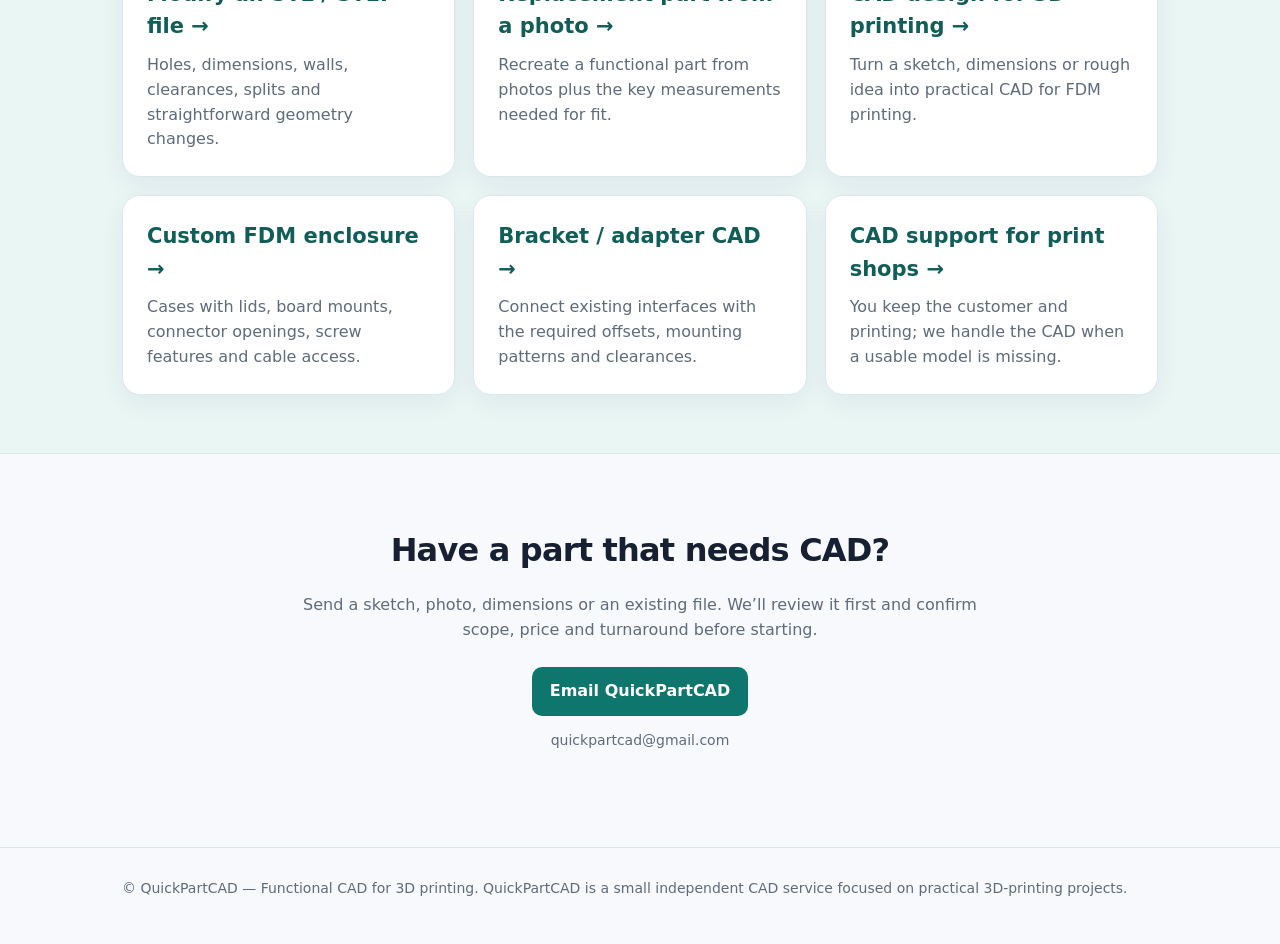
==== commit 4504aae8: "Add files via upload" ====
--- a/index.html
+++ b/index.html
@@ -1,6 +1,8 @@
 <!doctype html>
 <html lang="en">
 <head>
+  <link rel="canonical" href="https://quickpartcad.github.io/quickpartcad-site/">
+  <link rel="sitemap" type="application/xml" href="https://quickpartcad.github.io/quickpartcad-site/sitemap.xml">
   <meta charset="utf-8">
   <meta name="viewport" content="width=device-width,initial-scale=1">
   <title>QuickPartCAD — CAD Design for 3D Printing | STL, STEP, Replacement Parts & Enclosures</title>
@@ -9,12 +11,19 @@
   <meta property="og:title" content="QuickPartCAD — Functional CAD for 3D Printing">
   <meta property="og:description" content="From sketch, photo or dimensions to editable CAD, STEP, STL and 3MF. Functional parts, enclosures, brackets, adapters and simple mechanisms.">
   <meta property="og:type" content="website">
-  <meta name="robots" content="index,follow">
+  <meta property="og:url" content="https://quickpartcad.github.io/quickpartcad-site/">
+  <meta property="og:site_name" content="QuickPartCAD">
+  <meta name="robots" content="index,follow,max-image-preview:large">
+  <meta name="twitter:card" content="summary">
+  <meta name="twitter:title" content="QuickPartCAD — Functional CAD for 3D Printing">
+  <meta name="twitter:description" content="Guided functional CAD for replacement parts, brackets, adapters, enclosures, mounts and simple mechanisms.">
   <script type="application/ld+json">
   {
     "@context": "https://schema.org",
     "@type": "ProfessionalService",
+    "@id": "https://quickpartcad.github.io/quickpartcad-site/#business",
     "name": "QuickPartCAD",
+    "url": "https://quickpartcad.github.io/quickpartcad-site/",
     "description": "Functional CAD design for 3D printing, including replacement parts, brackets, adapters, enclosures, mounts, STL/STEP modifications and simple mechanisms.",
     "email": "mailto:quickpartcad@gmail.com",
     "areaServed": "Worldwide",
@@ -120,6 +129,14 @@
     .saved-note{font-size:13px;color:var(--accent2);font-weight:700;min-height:20px;margin-top:10px}
     .sr-only{position:absolute;width:1px;height:1px;padding:0;margin:-1px;overflow:hidden;clip:rect(0,0,0,0);white-space:nowrap;border:0}
 
+    /* Internal link hub for AI/search-targeted problem pages */
+    .problem-hub{background:var(--soft);border-top:1px solid #d7ebe7;border-bottom:1px solid #d7ebe7}
+    .problem-hub .lead{font-size:18px;max-width:760px;margin-bottom:26px}
+    .problem-card{display:block;color:var(--text);text-decoration:none;transition:transform .15s ease,border-color .15s ease}
+    .problem-card:hover{border-color:#9fcfc2;transform:translateY(-1px)}
+    .problem-card h3{color:var(--accent2)}
+    .problem-card p{color:var(--muted);margin:0}
+
     @media (max-width:800px){
       .hero-grid,.grid3,.grid2,.builder-layout{grid-template-columns:1fr}
       .builder-preview{border-left:0;border-top:1px solid var(--line)}
@@ -442,6 +459,23 @@
       </div>
     </div>
   </section>
+
+  <section class="problem-hub" id="cad-help" aria-labelledby="cad-help-title">
+    <div class="wrap">
+      <div class="tag">Common CAD problems we solve</div>
+      <h2 id="cad-help-title">Start with the problem you have</h2>
+      <p class="lead">Need a file changed, a replacement part recreated, or a printable bracket or enclosure designed? These pages show what to send and what QuickPartCAD can return.</p>
+      <div class="grid3">
+        <a class="card problem-card" href="stl-step-modification-service.html"><h3>Modify an STL / STEP file →</h3><p>Holes, dimensions, walls, clearances, splits and straightforward geometry changes.</p></a>
+        <a class="card problem-card" href="replacement-part-from-photo.html"><h3>Replacement part from a photo →</h3><p>Recreate a functional part from photos plus the key measurements needed for fit.</p></a>
+        <a class="card problem-card" href="cad-design-for-3d-printing.html"><h3>CAD design for 3D printing →</h3><p>Turn a sketch, dimensions or rough idea into practical CAD for FDM printing.</p></a>
+        <a class="card problem-card" href="custom-enclosure-for-fdm-printing.html"><h3>Custom FDM enclosure →</h3><p>Cases with lids, board mounts, connector openings, screw features and cable access.</p></a>
+        <a class="card problem-card" href="bracket-adapter-cad-design.html"><h3>Bracket / adapter CAD →</h3><p>Connect existing interfaces with the required offsets, mounting patterns and clearances.</p></a>
+        <a class="card problem-card" href="cad-support-for-3d-print-shops.html"><h3>CAD support for print shops →</h3><p>You keep the customer and printing; we handle the CAD when a usable model is missing.</p></a>
+      </div>
+    </div>
+  </section>
+
 
   <section class="cta">
     <div class="wrap">
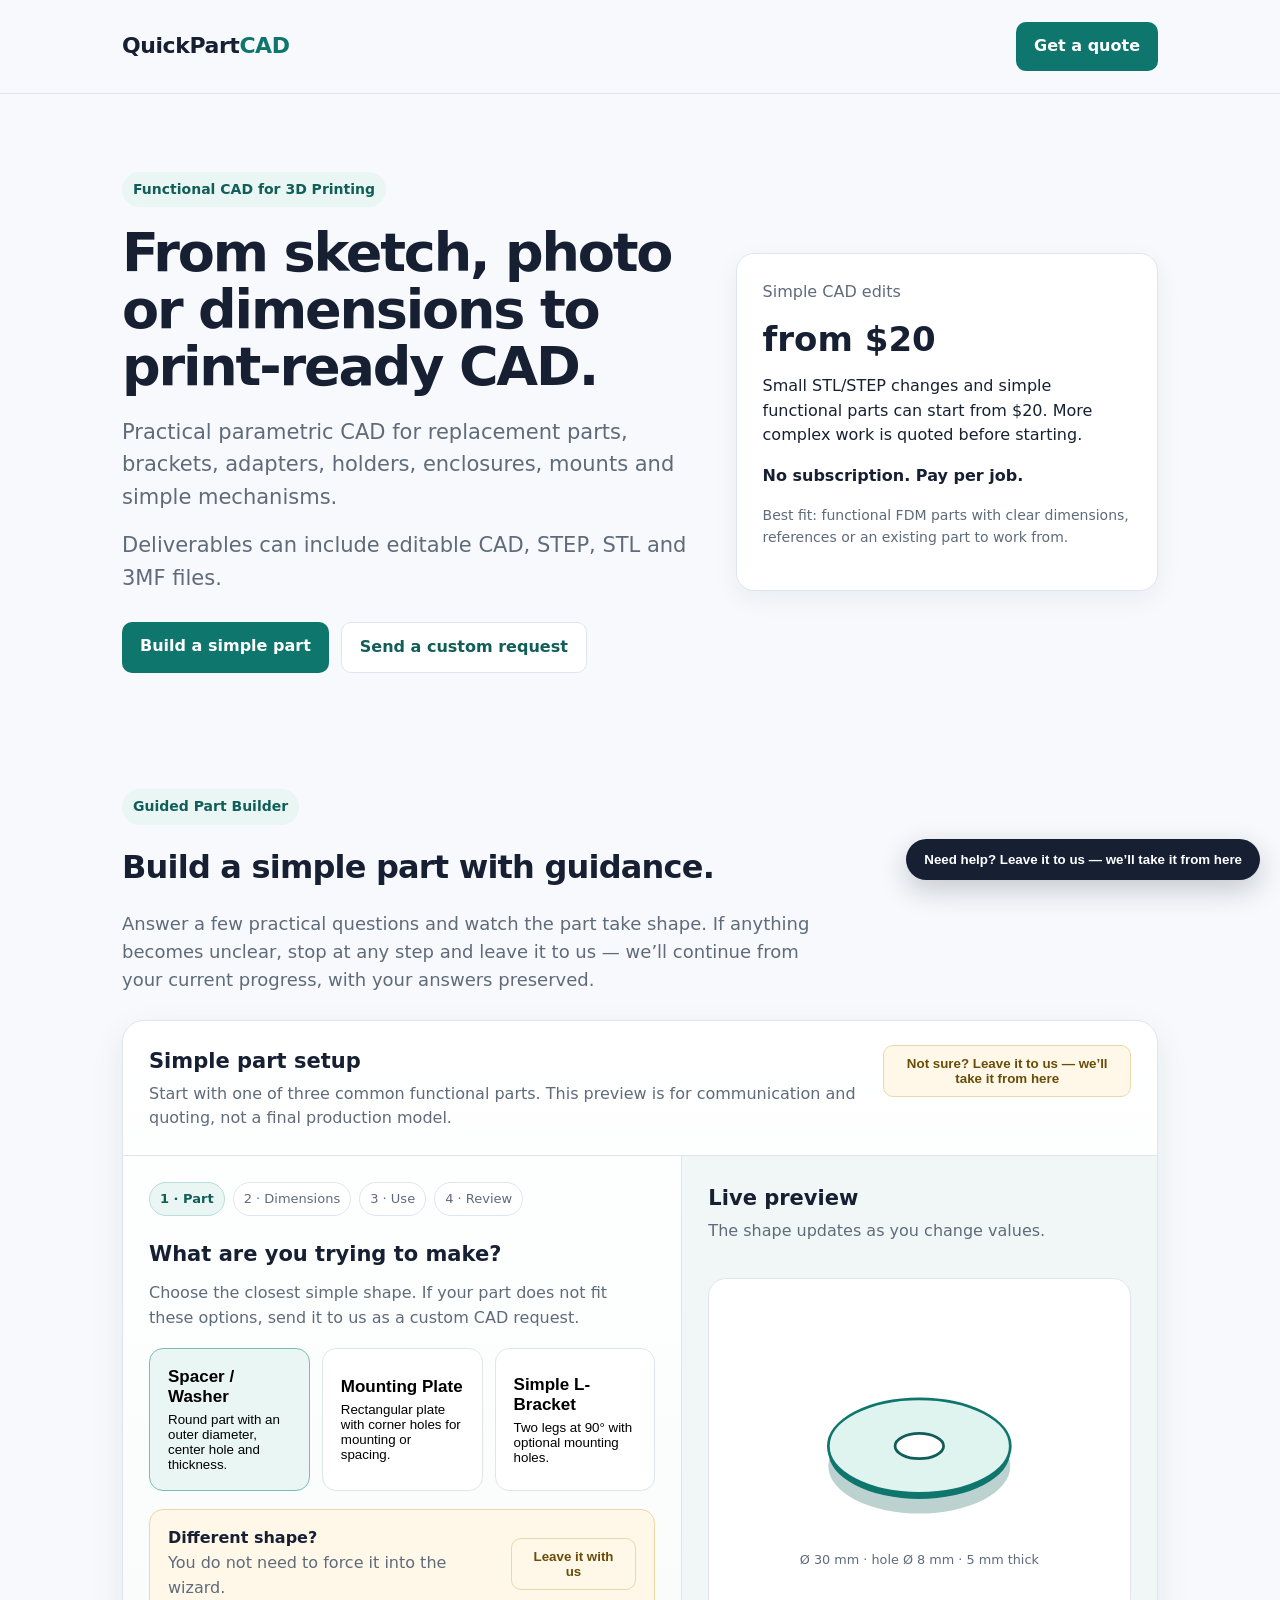
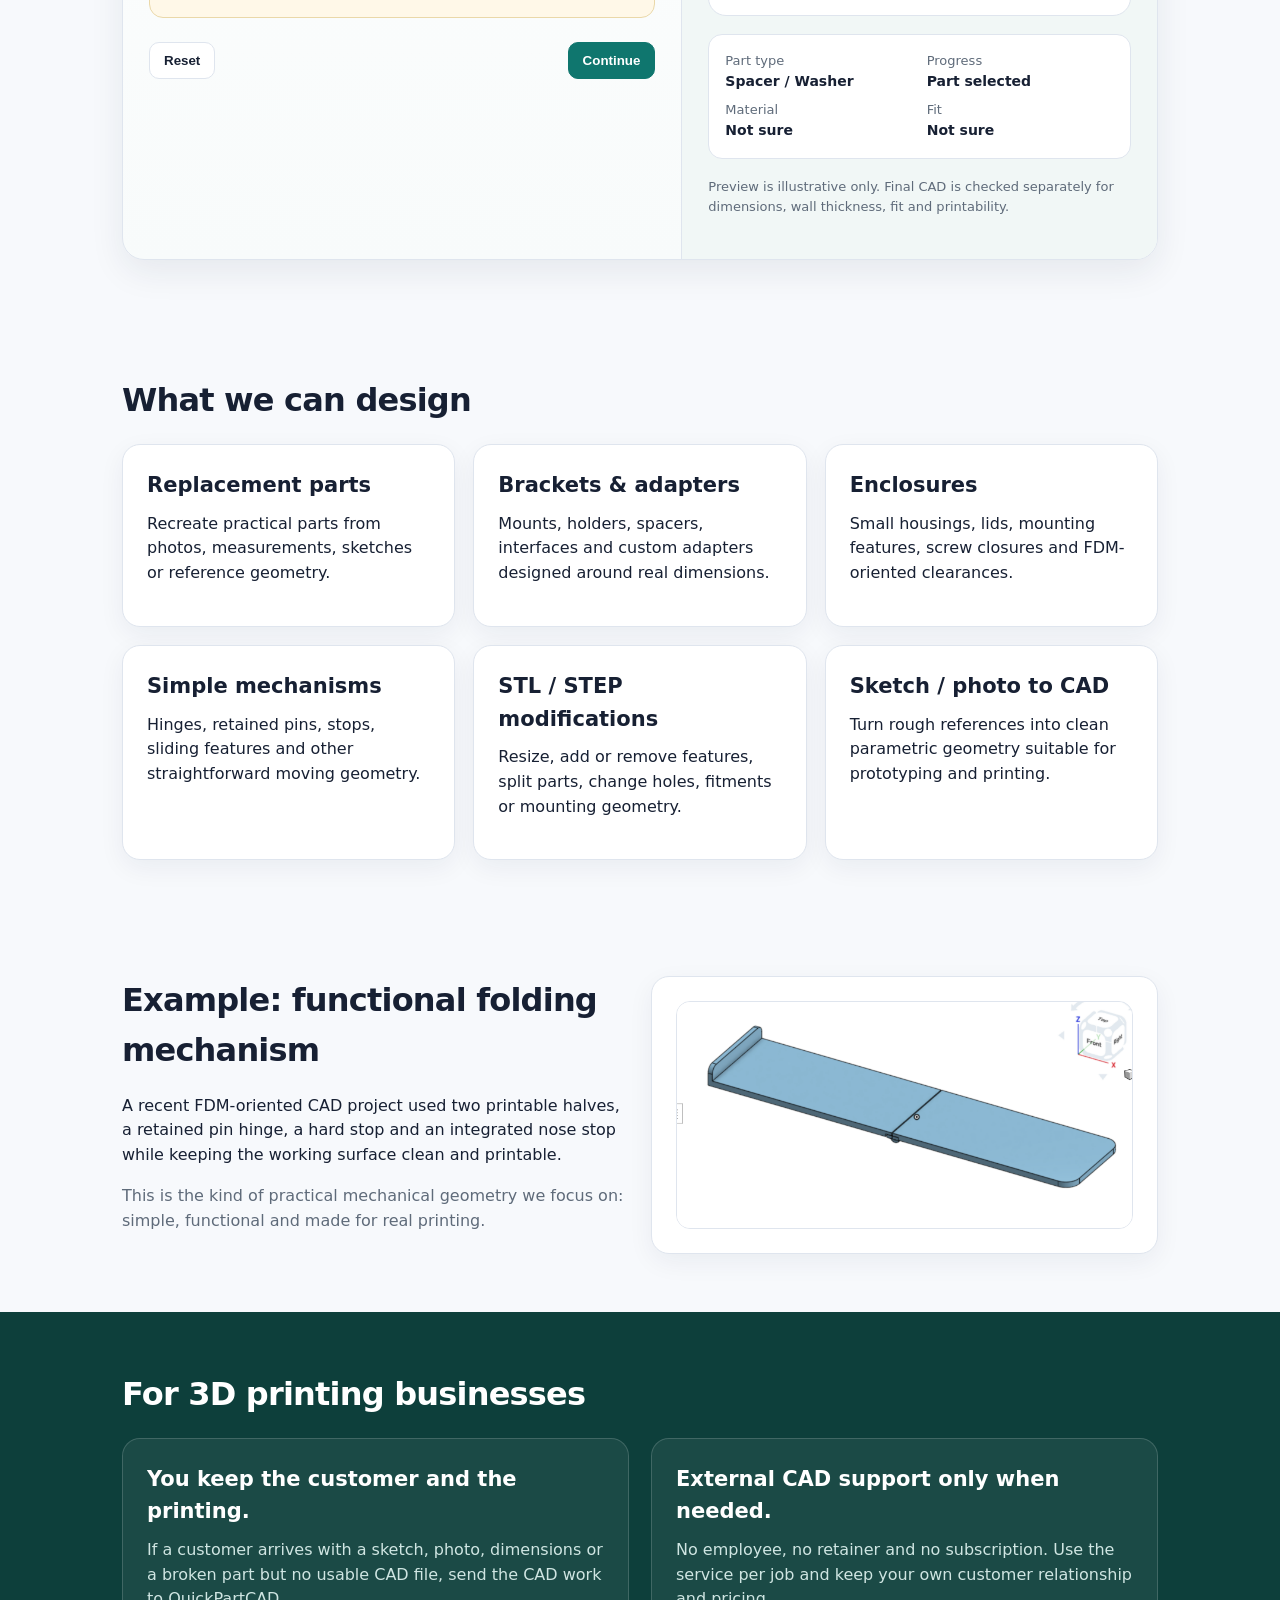
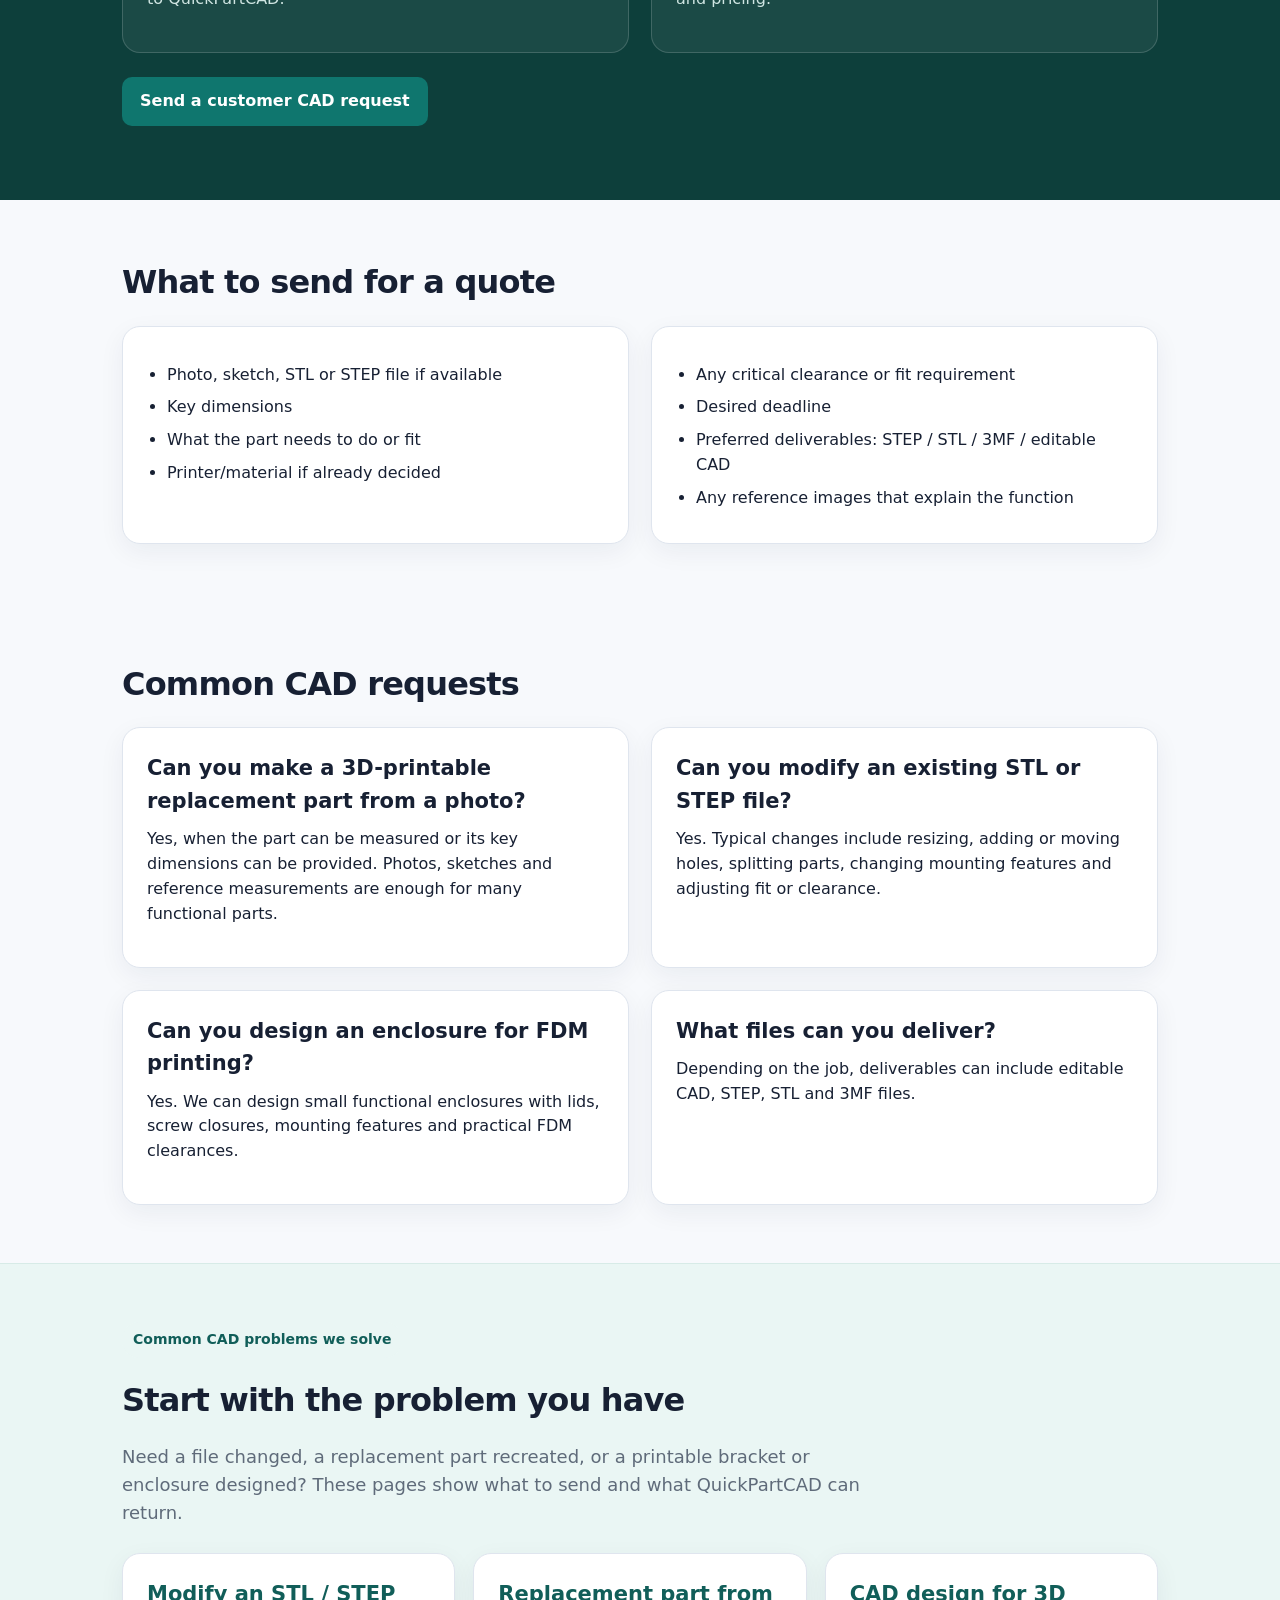
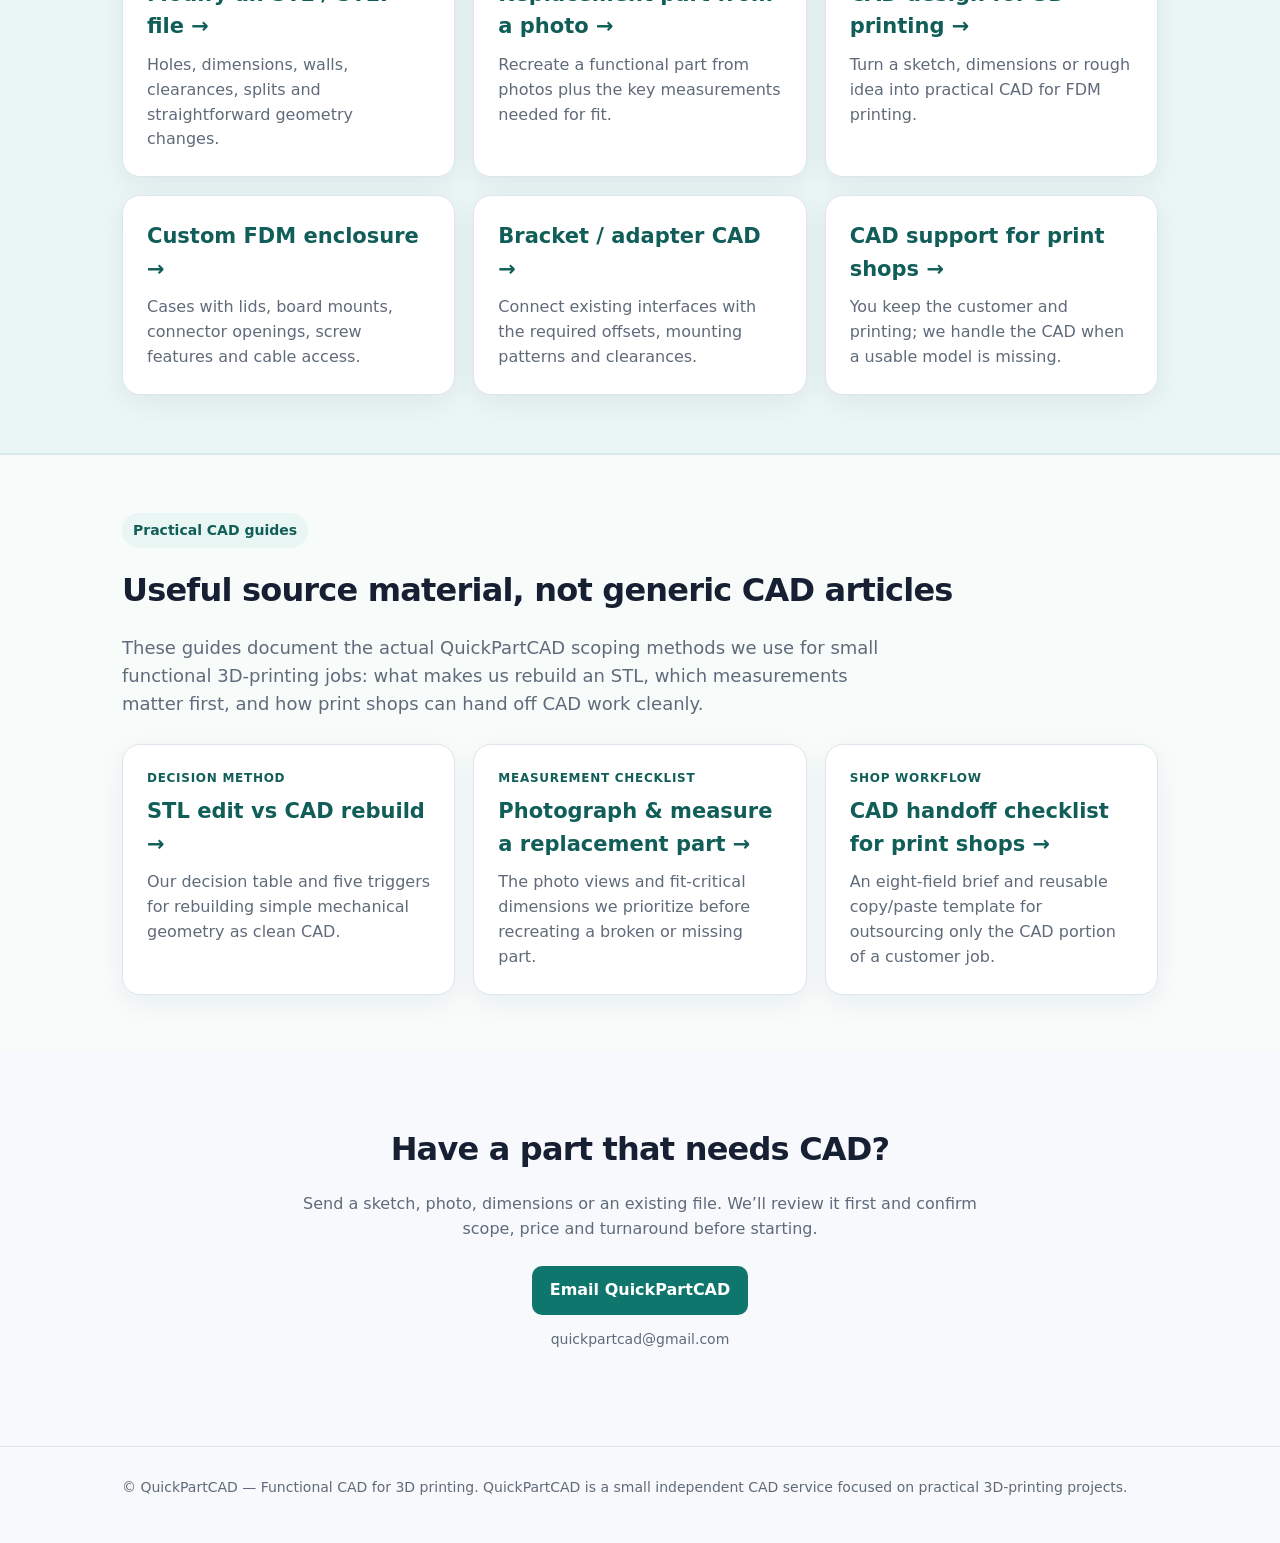
==== commit 32c00e26: "Add files via upload" ====
--- a/index.html
+++ b/index.html
@@ -137,6 +137,10 @@
     .problem-card h3{color:var(--accent2)}
     .problem-card p{color:var(--muted);margin:0}
 
+    .guide-hub{background:#f7fbfa;border-top:1px solid var(--line)}
+    .guide-hub .lead{font-size:18px;max-width:780px;margin-bottom:26px}
+    .guide-meta{font-size:12px;font-weight:800;color:var(--accent2);text-transform:uppercase;letter-spacing:.06em;margin-bottom:8px}
+
     @media (max-width:800px){
       .hero-grid,.grid3,.grid2,.builder-layout{grid-template-columns:1fr}
       .builder-preview{border-left:0;border-top:1px solid var(--line)}
@@ -472,6 +476,20 @@
         <a class="card problem-card" href="custom-enclosure-for-fdm-printing.html"><h3>Custom FDM enclosure →</h3><p>Cases with lids, board mounts, connector openings, screw features and cable access.</p></a>
         <a class="card problem-card" href="bracket-adapter-cad-design.html"><h3>Bracket / adapter CAD →</h3><p>Connect existing interfaces with the required offsets, mounting patterns and clearances.</p></a>
         <a class="card problem-card" href="cad-support-for-3d-print-shops.html"><h3>CAD support for print shops →</h3><p>You keep the customer and printing; we handle the CAD when a usable model is missing.</p></a>
+      </div>
+    </div>
+  </section>
+
+
+  <section class="guide-hub" id="practical-guides" aria-labelledby="practical-guides-title">
+    <div class="wrap">
+      <div class="tag">Practical CAD guides</div>
+      <h2 id="practical-guides-title">Useful source material, not generic CAD articles</h2>
+      <p class="lead">These guides document the actual QuickPartCAD scoping methods we use for small functional 3D-printing jobs: what makes us rebuild an STL, which measurements matter first, and how print shops can hand off CAD work cleanly.</p>
+      <div class="grid3">
+        <a class="card problem-card" href="stl-edit-vs-cad-rebuild-guide.html"><div class="guide-meta">Decision method</div><h3>STL edit vs CAD rebuild →</h3><p>Our decision table and five triggers for rebuilding simple mechanical geometry as clean CAD.</p></a>
+        <a class="card problem-card" href="replacement-part-photo-measurement-guide.html"><div class="guide-meta">Measurement checklist</div><h3>Photograph & measure a replacement part →</h3><p>The photo views and fit-critical dimensions we prioritize before recreating a broken or missing part.</p></a>
+        <a class="card problem-card" href="cad-handoff-checklist-for-3d-print-shops.html"><div class="guide-meta">Shop workflow</div><h3>CAD handoff checklist for print shops →</h3><p>An eight-field brief and reusable copy/paste template for outsourcing only the CAD portion of a customer job.</p></a>
       </div>
     </div>
   </section>
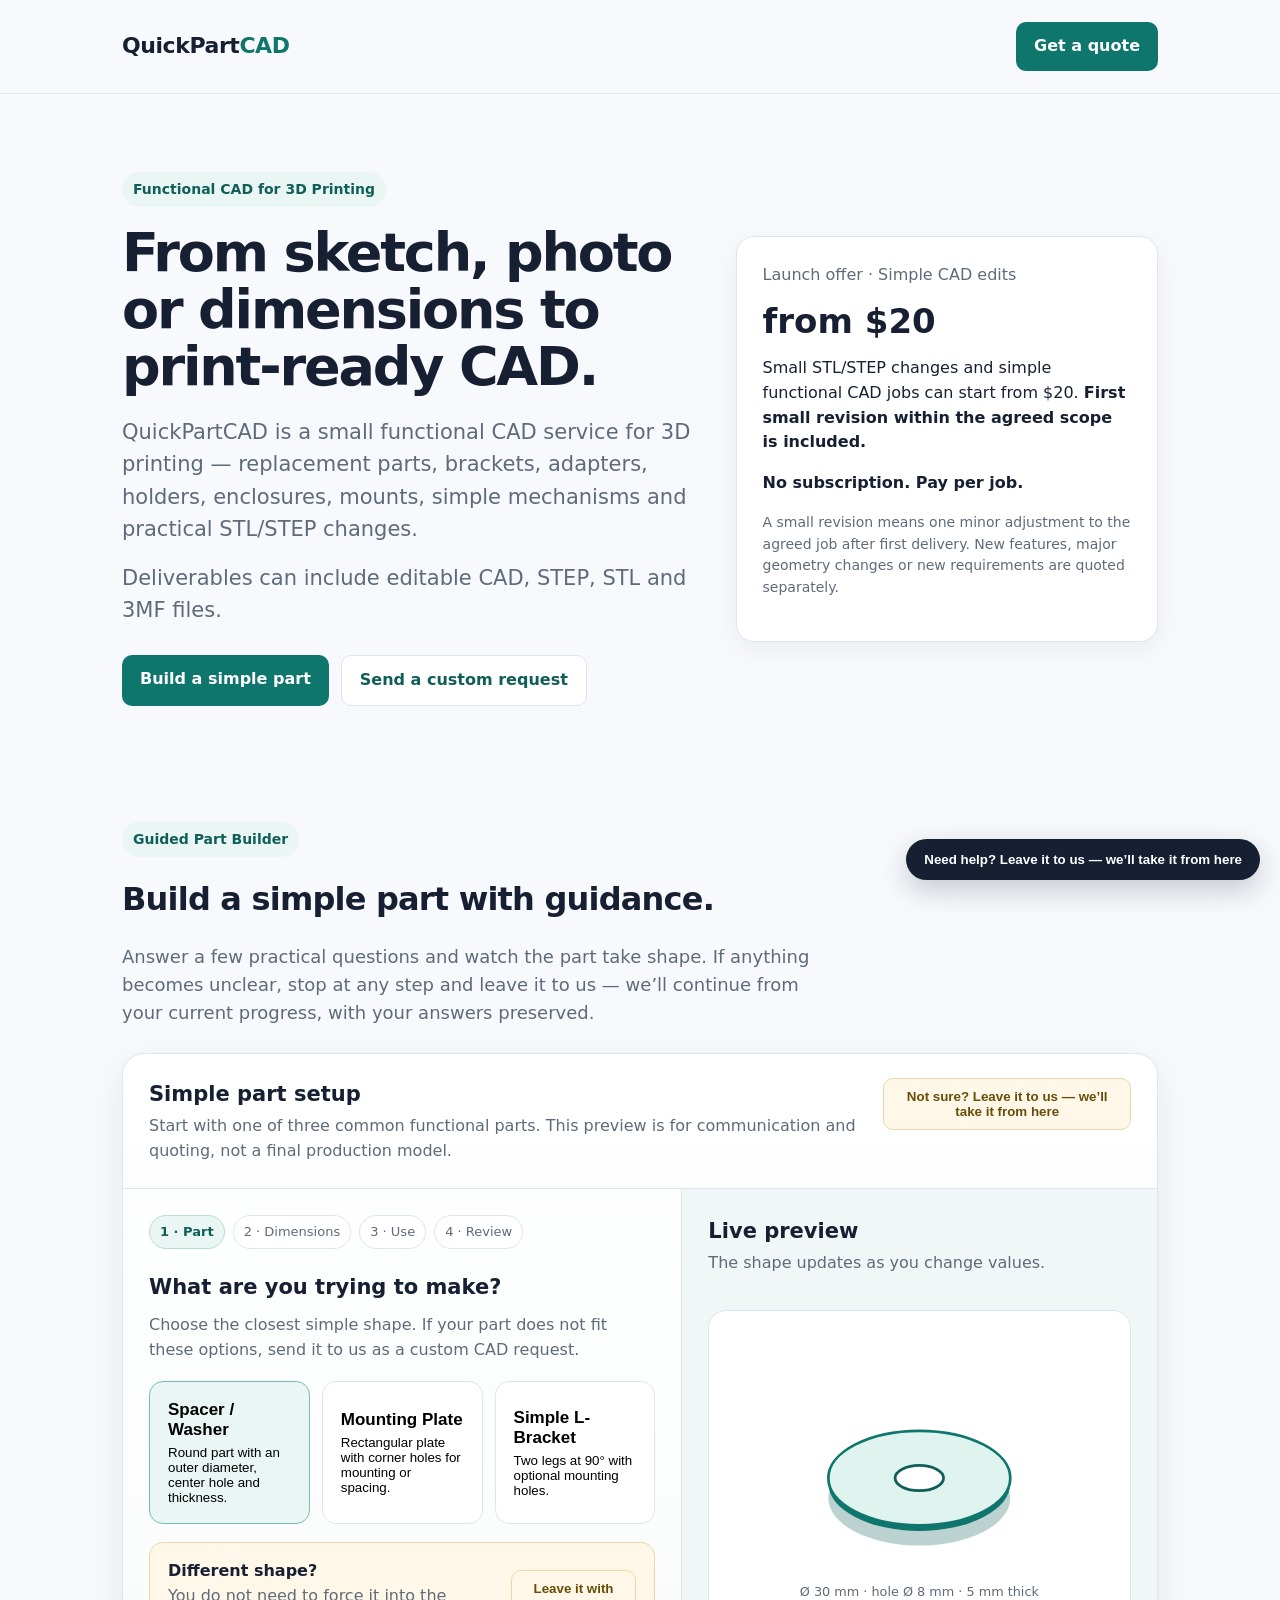
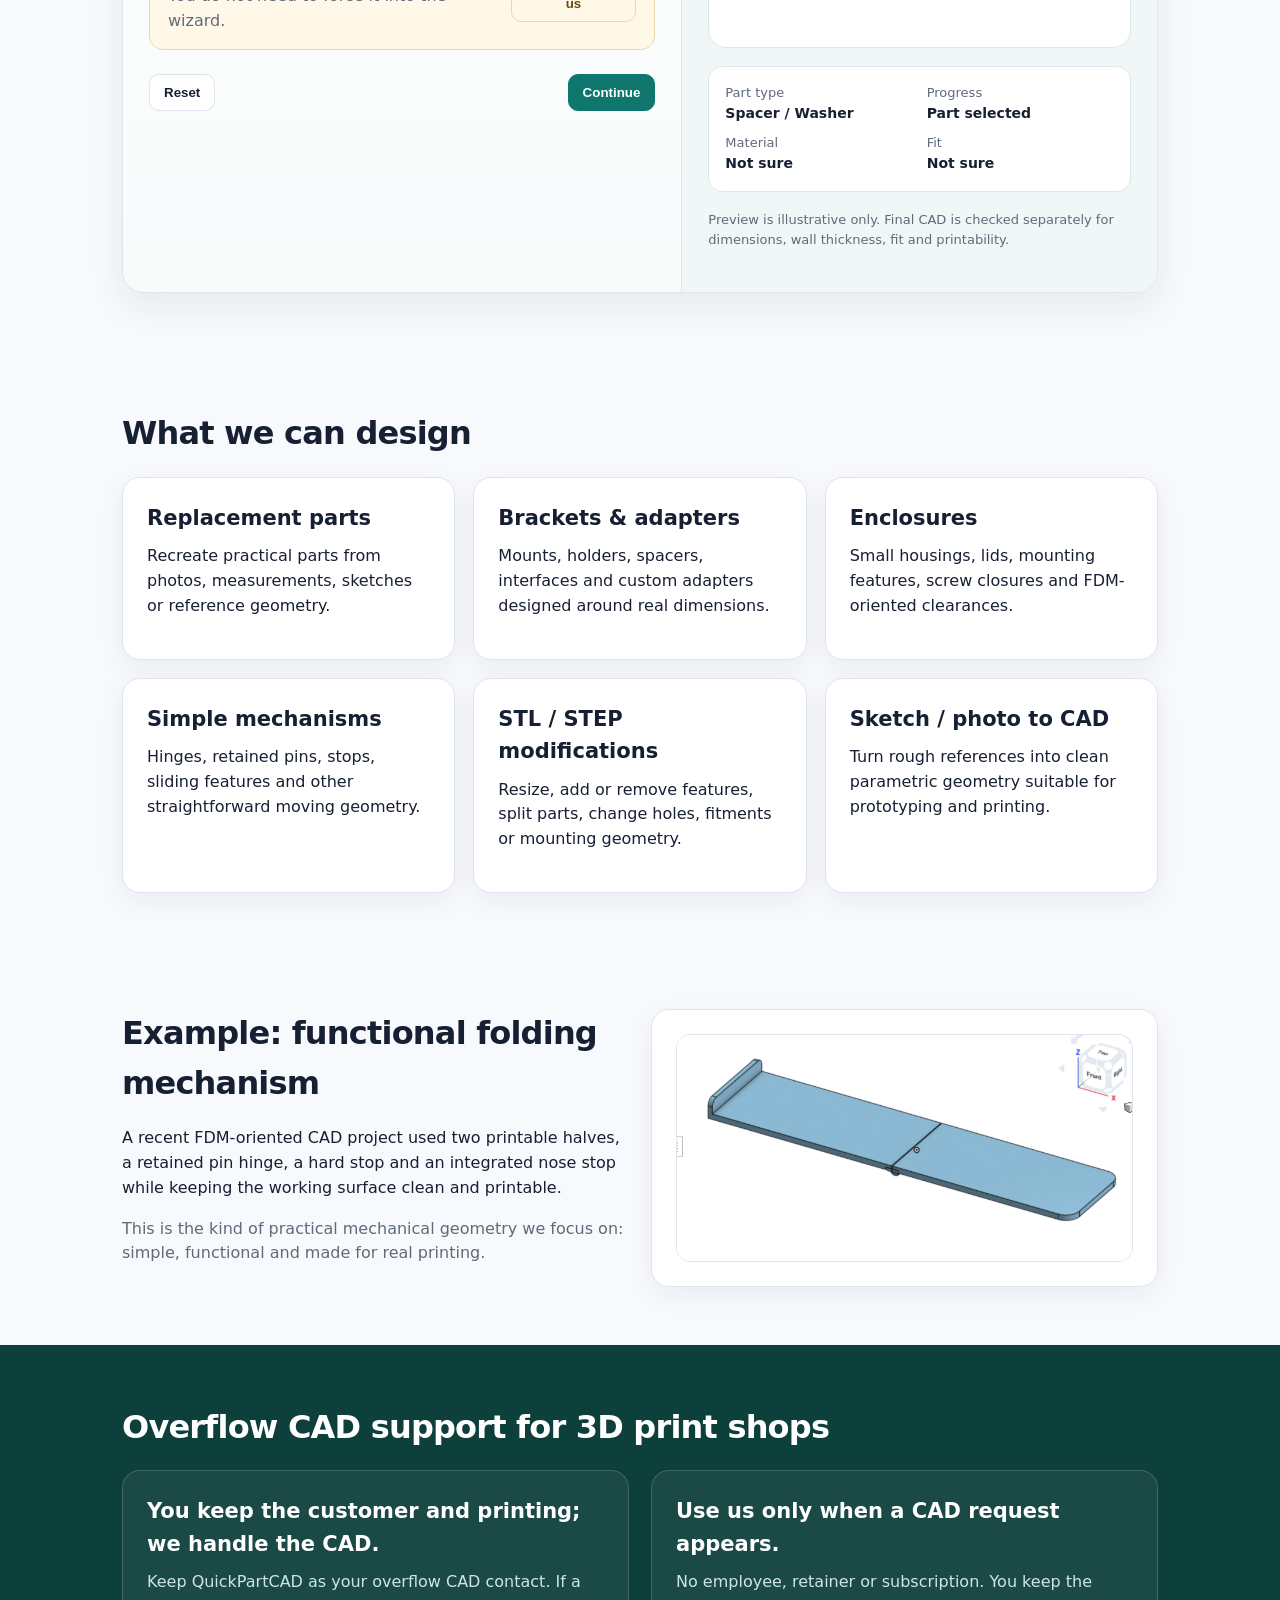
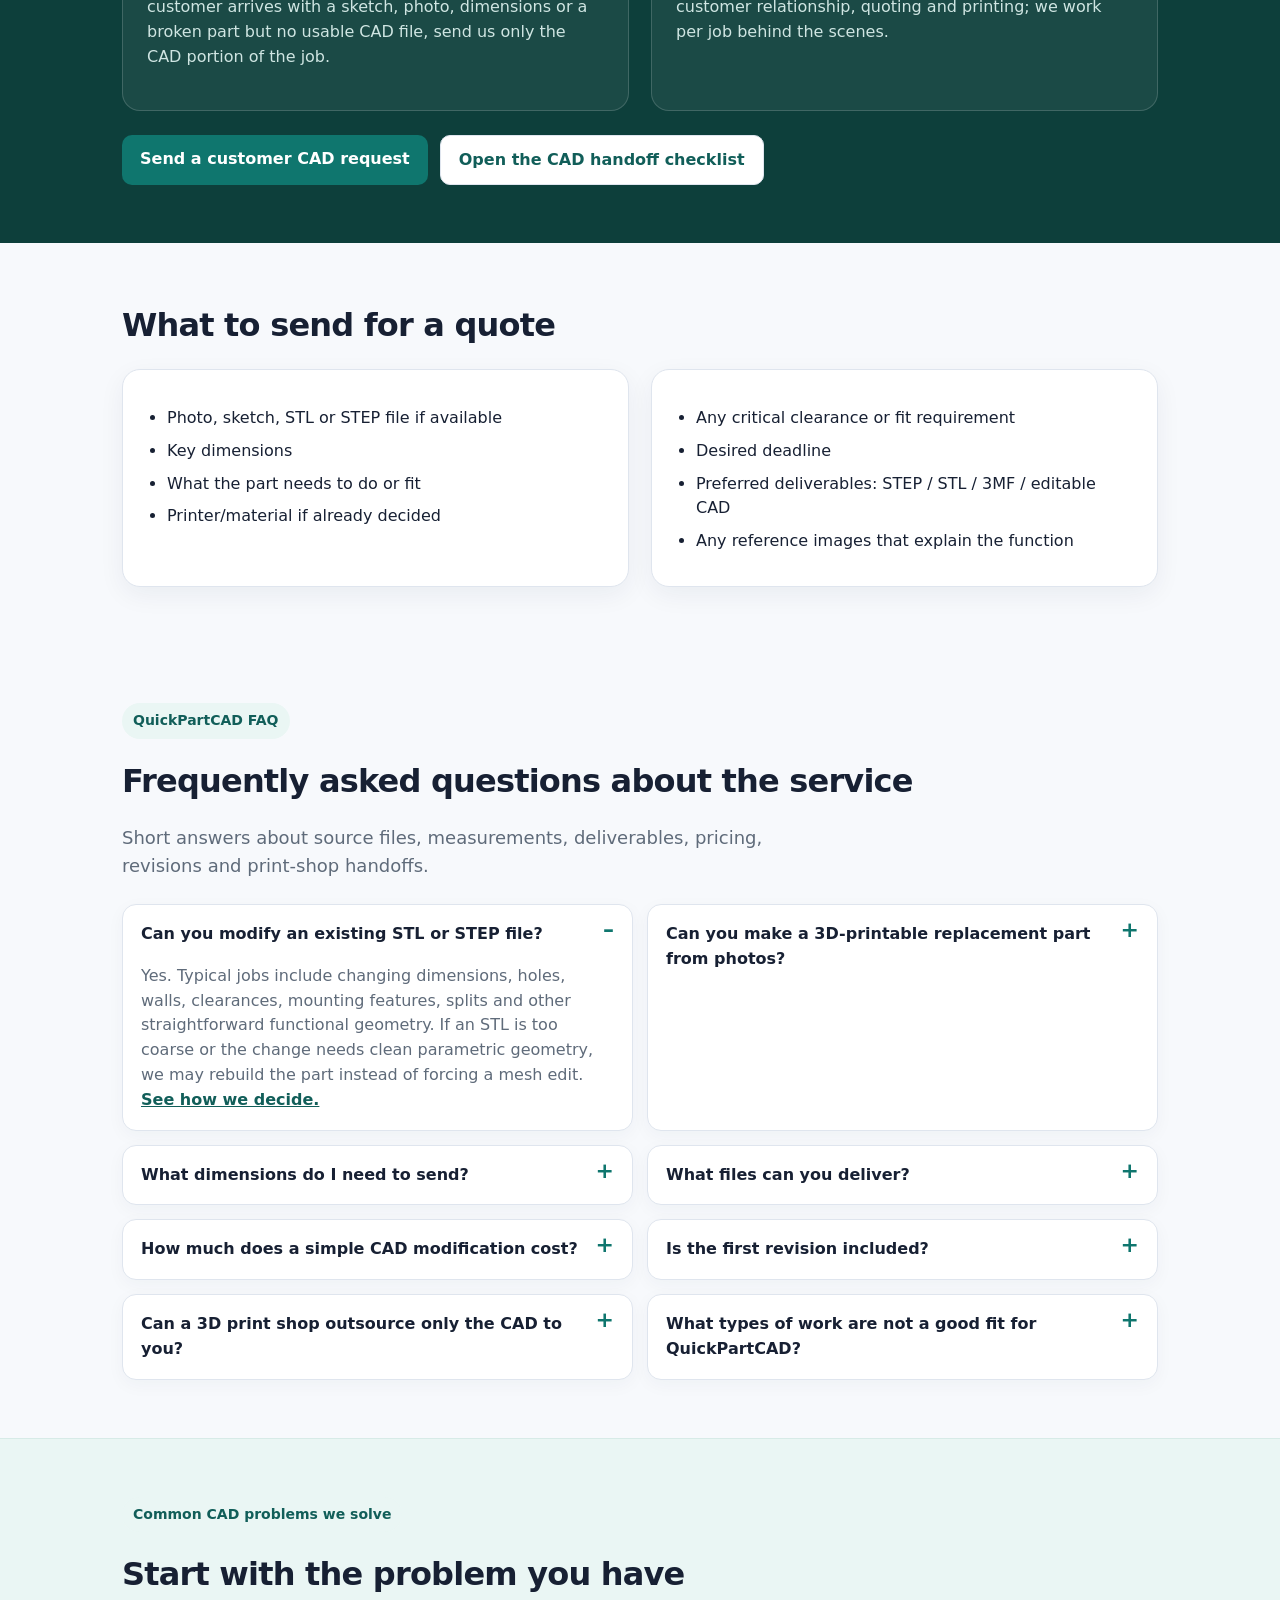
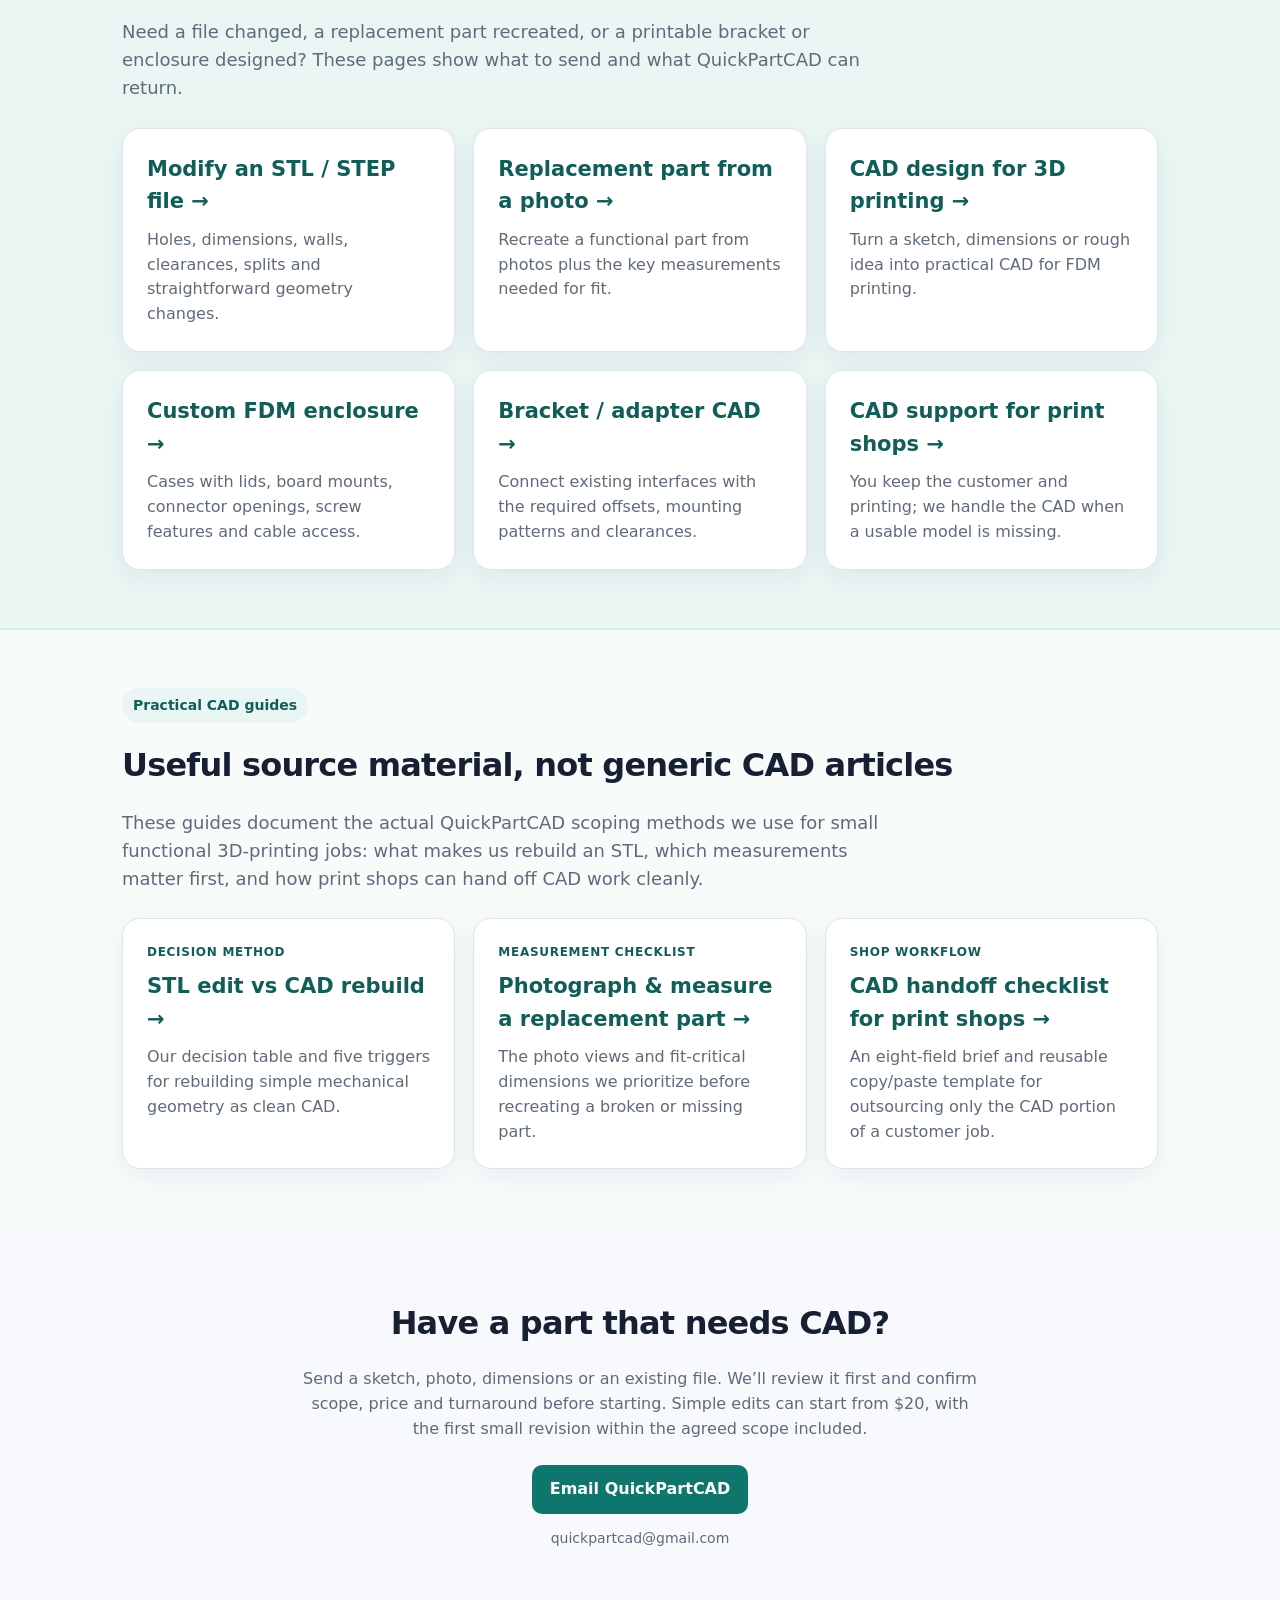
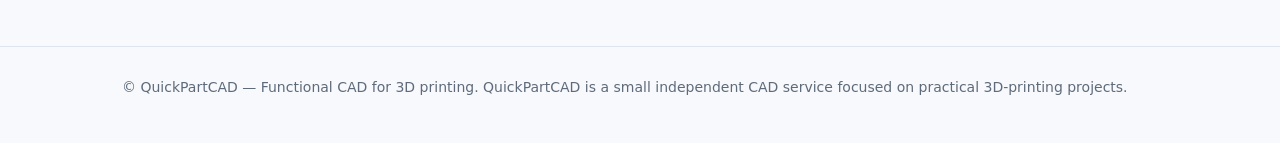
==== commit 32560c65: "Add files via upload" ====
--- a/index.html
+++ b/index.html
@@ -5,18 +5,18 @@
   <link rel="sitemap" type="application/xml" href="https://quickpartcad.github.io/quickpartcad-site/sitemap.xml">
   <meta charset="utf-8">
   <meta name="viewport" content="width=device-width,initial-scale=1">
-  <title>QuickPartCAD — CAD Design for 3D Printing | STL, STEP, Replacement Parts & Enclosures</title>
-  <meta name="description" content="Functional CAD design for 3D printing with a guided simple-part builder. Start from sketches, photos, dimensions, STL or STEP files. Replacement parts, brackets, adapters, enclosures and mounts.">
+  <title>QuickPartCAD — CAD for 3D Printing | STL/STEP Edits & Replacement Parts</title>
+  <meta name="description" content="QuickPartCAD provides functional CAD for 3D printing: STL/STEP edits, replacement parts from photos, brackets, adapters and enclosures. Simple CAD edits from $20; first small revision included.">
   <meta name="keywords" content="CAD for 3D printing, STL modification, STEP modification, replacement part CAD, enclosure CAD, bracket CAD, adapter CAD, FDM design">
-  <meta property="og:title" content="QuickPartCAD — Functional CAD for 3D Printing">
-  <meta property="og:description" content="From sketch, photo or dimensions to editable CAD, STEP, STL and 3MF. Functional parts, enclosures, brackets, adapters and simple mechanisms.">
+  <meta property="og:title" content="QuickPartCAD — CAD for 3D Printing | STL/STEP Edits & Replacement Parts">
+  <meta property="og:description" content="Functional CAD for 3D printing from photos, sketches, dimensions, STL or STEP. Simple edits from $20; first small revision included.">
   <meta property="og:type" content="website">
   <meta property="og:url" content="https://quickpartcad.github.io/quickpartcad-site/">
   <meta property="og:site_name" content="QuickPartCAD">
   <meta name="robots" content="index,follow,max-image-preview:large">
   <meta name="twitter:card" content="summary">
-  <meta name="twitter:title" content="QuickPartCAD — Functional CAD for 3D Printing">
-  <meta name="twitter:description" content="Guided functional CAD for replacement parts, brackets, adapters, enclosures, mounts and simple mechanisms.">
+  <meta name="twitter:title" content="QuickPartCAD — CAD for 3D Printing | STL/STEP Edits & Replacement Parts">
+  <meta name="twitter:description" content="Functional CAD for 3D printing: STL/STEP edits, replacement parts, brackets, adapters and enclosures.">
   <script type="application/ld+json">
   {
     "@context": "https://schema.org",
@@ -33,7 +33,57 @@
       "STEP modification",
       "Replacement part CAD",
       "3D printable enclosure design",
-      "Bracket and adapter CAD design"
+      "Bracket and adapter CAD design",
+      "CAD support for 3D print shops"
+    ],
+    "priceRange": "Simple CAD edits from $20"
+  }
+  </script>
+  <script type="application/ld+json">
+  {
+    "@context": "https://schema.org",
+    "@type": "FAQPage",
+    "mainEntity": [
+      {
+        "@type": "Question",
+        "name": "Can you modify an existing STL or STEP file?",
+        "acceptedAnswer": {"@type": "Answer", "text": "Yes. Typical jobs include changing dimensions, holes, walls, clearances, mounting features, splits and other straightforward functional geometry. If an STL is too coarse or the requested change needs clean parametric geometry, QuickPartCAD may rebuild the part instead of forcing a mesh edit."}
+      },
+      {
+        "@type": "Question",
+        "name": "Can you make a 3D-printable replacement part from photos?",
+        "acceptedAnswer": {"@type": "Answer", "text": "Yes, when the fit-critical geometry can be measured. Several clear photos plus key dimensions are enough for many brackets, covers, spacers, clips, holders and similar functional parts."}
+      },
+      {
+        "@type": "Question",
+        "name": "What dimensions do I need to send?",
+        "acceptedAnswer": {"@type": "Answer", "text": "Start with the dimensions that control fit: hole diameters and spacing, mating sizes, overall envelope, thickness, offsets, clearances and any surface that must align with another part. QuickPartCAD will ask for missing critical dimensions if needed."}
+      },
+      {
+        "@type": "Question",
+        "name": "What files can you deliver?",
+        "acceptedAnswer": {"@type": "Answer", "text": "Depending on the job, deliverables can include STEP, STL, 3MF and editable CAD."}
+      },
+      {
+        "@type": "Question",
+        "name": "How much does a simple CAD modification cost?",
+        "acceptedAnswer": {"@type": "Answer", "text": "Simple CAD edits can start from $20. The actual quote depends on the source file, geometry, missing information and whether a clean rebuild is needed."}
+      },
+      {
+        "@type": "Question",
+        "name": "Is the first revision included?",
+        "acceptedAnswer": {"@type": "Answer", "text": "Yes. The first small revision within the agreed scope is included. New features, major geometry changes or new requirements are quoted separately."}
+      },
+      {
+        "@type": "Question",
+        "name": "Can a 3D print shop outsource only the CAD to you?",
+        "acceptedAnswer": {"@type": "Answer", "text": "Yes. The print shop can keep the customer relationship, quoting and printing while QuickPartCAD handles the CAD portion per job. There is no retainer or subscription."}
+      },
+      {
+        "@type": "Question",
+        "name": "What types of work are not a good fit for QuickPartCAD?",
+        "acceptedAnswer": {"@type": "Answer", "text": "QuickPartCAD focuses on practical functional parts for 3D printing. It is not positioned for formal FEA, complex injection-molding engineering, artistic sculpting or large multidisciplinary engineering projects."}
+      }
     ]
   }
   </script>
@@ -129,6 +179,16 @@
     .saved-note{font-size:13px;color:var(--accent2);font-weight:700;min-height:20px;margin-top:10px}
     .sr-only{position:absolute;width:1px;height:1px;padding:0;margin:-1px;overflow:hidden;clip:rect(0,0,0,0);white-space:nowrap;border:0}
 
+    .faq-list{display:grid;grid-template-columns:repeat(2,minmax(0,1fr));gap:14px;margin-top:24px}
+    .faq-item{background:var(--card);border:1px solid var(--line);border-radius:14px;padding:0 18px;box-shadow:0 5px 18px rgba(25,40,65,.04)}
+    .faq-item summary{cursor:pointer;font-weight:800;padding:17px 28px 17px 0;list-style:none;position:relative}
+    .faq-item summary::-webkit-details-marker{display:none}
+    .faq-item summary::after{content:"+";position:absolute;right:0;top:14px;color:var(--accent);font-size:22px;line-height:1}
+    .faq-item[open] summary::after{content:"–"}
+    .faq-item p{color:var(--muted);padding:0 0 17px;margin:0}
+    .faq-item a{color:var(--accent2);font-weight:700}
+    @media(max-width:760px){.faq-list{grid-template-columns:1fr}}
+
     /* Internal link hub for AI/search-targeted problem pages */
     .problem-hub{background:var(--soft);border-top:1px solid #d7ebe7;border-bottom:1px solid #d7ebe7}
     .problem-hub .lead{font-size:18px;max-width:760px;margin-bottom:26px}
@@ -165,7 +225,7 @@
       <div>
         <div class="tag">Functional CAD for 3D Printing</div>
         <h1>From sketch, photo or dimensions to print-ready CAD.</h1>
-        <p class="lead">Practical parametric CAD for replacement parts, brackets, adapters, holders, enclosures, mounts and simple mechanisms.</p>
+        <p class="lead">QuickPartCAD is a small functional CAD service for 3D printing — replacement parts, brackets, adapters, holders, enclosures, mounts, simple mechanisms and practical STL/STEP changes.</p>
         <p class="lead">Deliverables can include editable CAD, STEP, STL and 3MF files.</p>
         <div class="hero-actions">
           <a class="btn" href="#part-builder">Build a simple part</a>
@@ -173,11 +233,11 @@
         </div>
       </div>
       <div class="hero-card">
-        <div class="muted">Simple CAD edits</div>
+        <div class="muted">Launch offer · Simple CAD edits</div>
         <div class="price">from $20</div>
-        <p>Small STL/STEP changes and simple functional parts can start from $20. More complex work is quoted before starting.</p>
+        <p>Small STL/STEP changes and simple functional CAD jobs can start from $20. <strong>First small revision within the agreed scope is included.</strong></p>
         <p><strong>No subscription. Pay per job.</strong></p>
-        <p class="small">Best fit: functional FDM parts with clear dimensions, references or an existing part to work from.</p>
+        <p class="small">A small revision means one minor adjustment to the agreed job after first delivery. New features, major geometry changes or new requirements are quoted separately.</p>
       </div>
     </div>
   </section>
@@ -400,18 +460,21 @@
 
   <section class="band">
     <div class="wrap">
-      <h2>For 3D printing businesses</h2>
+      <h2>Overflow CAD support for 3D print shops</h2>
       <div class="grid2">
         <div class="card">
-          <h3>You keep the customer and the printing.</h3>
-          <p class="muted">If a customer arrives with a sketch, photo, dimensions or a broken part but no usable CAD file, send the CAD work to QuickPartCAD.</p>
+          <h3>You keep the customer and printing; we handle the CAD.</h3>
+          <p class="muted">Keep QuickPartCAD as your overflow CAD contact. If a customer arrives with a sketch, photo, dimensions or a broken part but no usable CAD file, send us only the CAD portion of the job.</p>
         </div>
         <div class="card">
-          <h3>External CAD support only when needed.</h3>
-          <p class="muted">No employee, no retainer and no subscription. Use the service per job and keep your own customer relationship and pricing.</p>
+          <h3>Use us only when a CAD request appears.</h3>
+          <p class="muted">No employee, retainer or subscription. You keep the customer relationship, quoting and printing; we work per job behind the scenes.</p>
         </div>
       </div>
-      <p style="margin-top:24px"><a class="btn" href="mailto:quickpartcad@gmail.com?subject=Print%20shop%20CAD%20request">Send a customer CAD request</a></p>
+      <div class="hero-actions" style="margin-top:24px">
+        <a class="btn" href="mailto:quickpartcad@gmail.com?subject=Print%20shop%20CAD%20request">Send a customer CAD request</a>
+        <a class="btn secondary" href="cad-handoff-checklist-for-3d-print-shops.html">Open the CAD handoff checklist</a>
+      </div>
     </div>
   </section>
 
@@ -440,26 +503,44 @@
   </section>
 
 
-  <section>
+  <section id="faq">
     <div class="wrap">
-      <h2>Common CAD requests</h2>
-      <div class="grid2">
-        <div class="card">
-          <h3>Can you make a 3D-printable replacement part from a photo?</h3>
-          <p>Yes, when the part can be measured or its key dimensions can be provided. Photos, sketches and reference measurements are enough for many functional parts.</p>
-        </div>
-        <div class="card">
-          <h3>Can you modify an existing STL or STEP file?</h3>
-          <p>Yes. Typical changes include resizing, adding or moving holes, splitting parts, changing mounting features and adjusting fit or clearance.</p>
-        </div>
-        <div class="card">
-          <h3>Can you design an enclosure for FDM printing?</h3>
-          <p>Yes. We can design small functional enclosures with lids, screw closures, mounting features and practical FDM clearances.</p>
-        </div>
-        <div class="card">
-          <h3>What files can you deliver?</h3>
-          <p>Depending on the job, deliverables can include editable CAD, STEP, STL and 3MF files.</p>
-        </div>
+      <div class="tag">QuickPartCAD FAQ</div>
+      <h2>Frequently asked questions about the service</h2>
+      <p class="lead" style="font-size:18px">Short answers about source files, measurements, deliverables, pricing, revisions and print-shop handoffs.</p>
+      <div class="faq-list">
+        <details class="faq-item" open>
+          <summary>Can you modify an existing STL or STEP file?</summary>
+          <p>Yes. Typical jobs include changing dimensions, holes, walls, clearances, mounting features, splits and other straightforward functional geometry. If an STL is too coarse or the change needs clean parametric geometry, we may rebuild the part instead of forcing a mesh edit. <a href="stl-edit-vs-cad-rebuild-guide.html">See how we decide.</a></p>
+        </details>
+        <details class="faq-item">
+          <summary>Can you make a 3D-printable replacement part from photos?</summary>
+          <p>Yes, when the fit-critical geometry can be measured. Several clear photos plus key dimensions are enough for many brackets, covers, spacers, clips, holders and similar functional parts. <a href="replacement-part-photo-measurement-guide.html">See the photo and measurement guide.</a></p>
+        </details>
+        <details class="faq-item">
+          <summary>What dimensions do I need to send?</summary>
+          <p>Start with the dimensions that control fit: hole diameters and spacing, mating sizes, overall envelope, thickness, offsets, clearances and any surface that must align with another part. If a critical dimension is missing, we will ask for it before the geometry is finalized.</p>
+        </details>
+        <details class="faq-item">
+          <summary>What files can you deliver?</summary>
+          <p>Depending on the job, deliverables can include STEP, STL, 3MF and editable CAD. Tell us what your printer, slicer, shop workflow or downstream CAD process needs.</p>
+        </details>
+        <details class="faq-item">
+          <summary>How much does a simple CAD modification cost?</summary>
+          <p>Simple CAD edits can start from <strong>$20</strong>. The actual quote depends on the source file, geometry, missing information and whether a clean rebuild is needed. Scope, price and turnaround are confirmed before work starts.</p>
+        </details>
+        <details class="faq-item">
+          <summary>Is the first revision included?</summary>
+          <p>Yes. <strong>The first small revision within the agreed scope is included.</strong> That means one minor adjustment after the first delivery. New features, major geometry changes or new requirements are quoted separately.</p>
+        </details>
+        <details class="faq-item">
+          <summary>Can a 3D print shop outsource only the CAD to you?</summary>
+          <p>Yes. You keep the customer, quoting and printing; we handle the CAD portion per job. There is no retainer or subscription. <a href="cad-handoff-checklist-for-3d-print-shops.html">Use our short CAD handoff checklist.</a></p>
+        </details>
+        <details class="faq-item">
+          <summary>What types of work are not a good fit for QuickPartCAD?</summary>
+          <p>We focus on practical functional parts for 3D printing. We are not positioning QuickPartCAD for formal FEA, complex injection-molding engineering, artistic sculpting or large multidisciplinary engineering projects.</p>
+        </details>
       </div>
     </div>
   </section>
@@ -498,7 +579,7 @@
   <section class="cta">
     <div class="wrap">
       <h2>Have a part that needs CAD?</h2>
-      <p>Send a sketch, photo, dimensions or an existing file. We’ll review it first and confirm scope, price and turnaround before starting.</p>
+      <p>Send a sketch, photo, dimensions or an existing file. We’ll review it first and confirm scope, price and turnaround before starting. Simple edits can start from $20, with the first small revision within the agreed scope included.</p>
       <a class="btn" href="mailto:quickpartcad@gmail.com?subject=CAD%20quote%20request">Email QuickPartCAD</a>
       <p class="small" style="margin-top:14px">quickpartcad@gmail.com</p>
     </div>
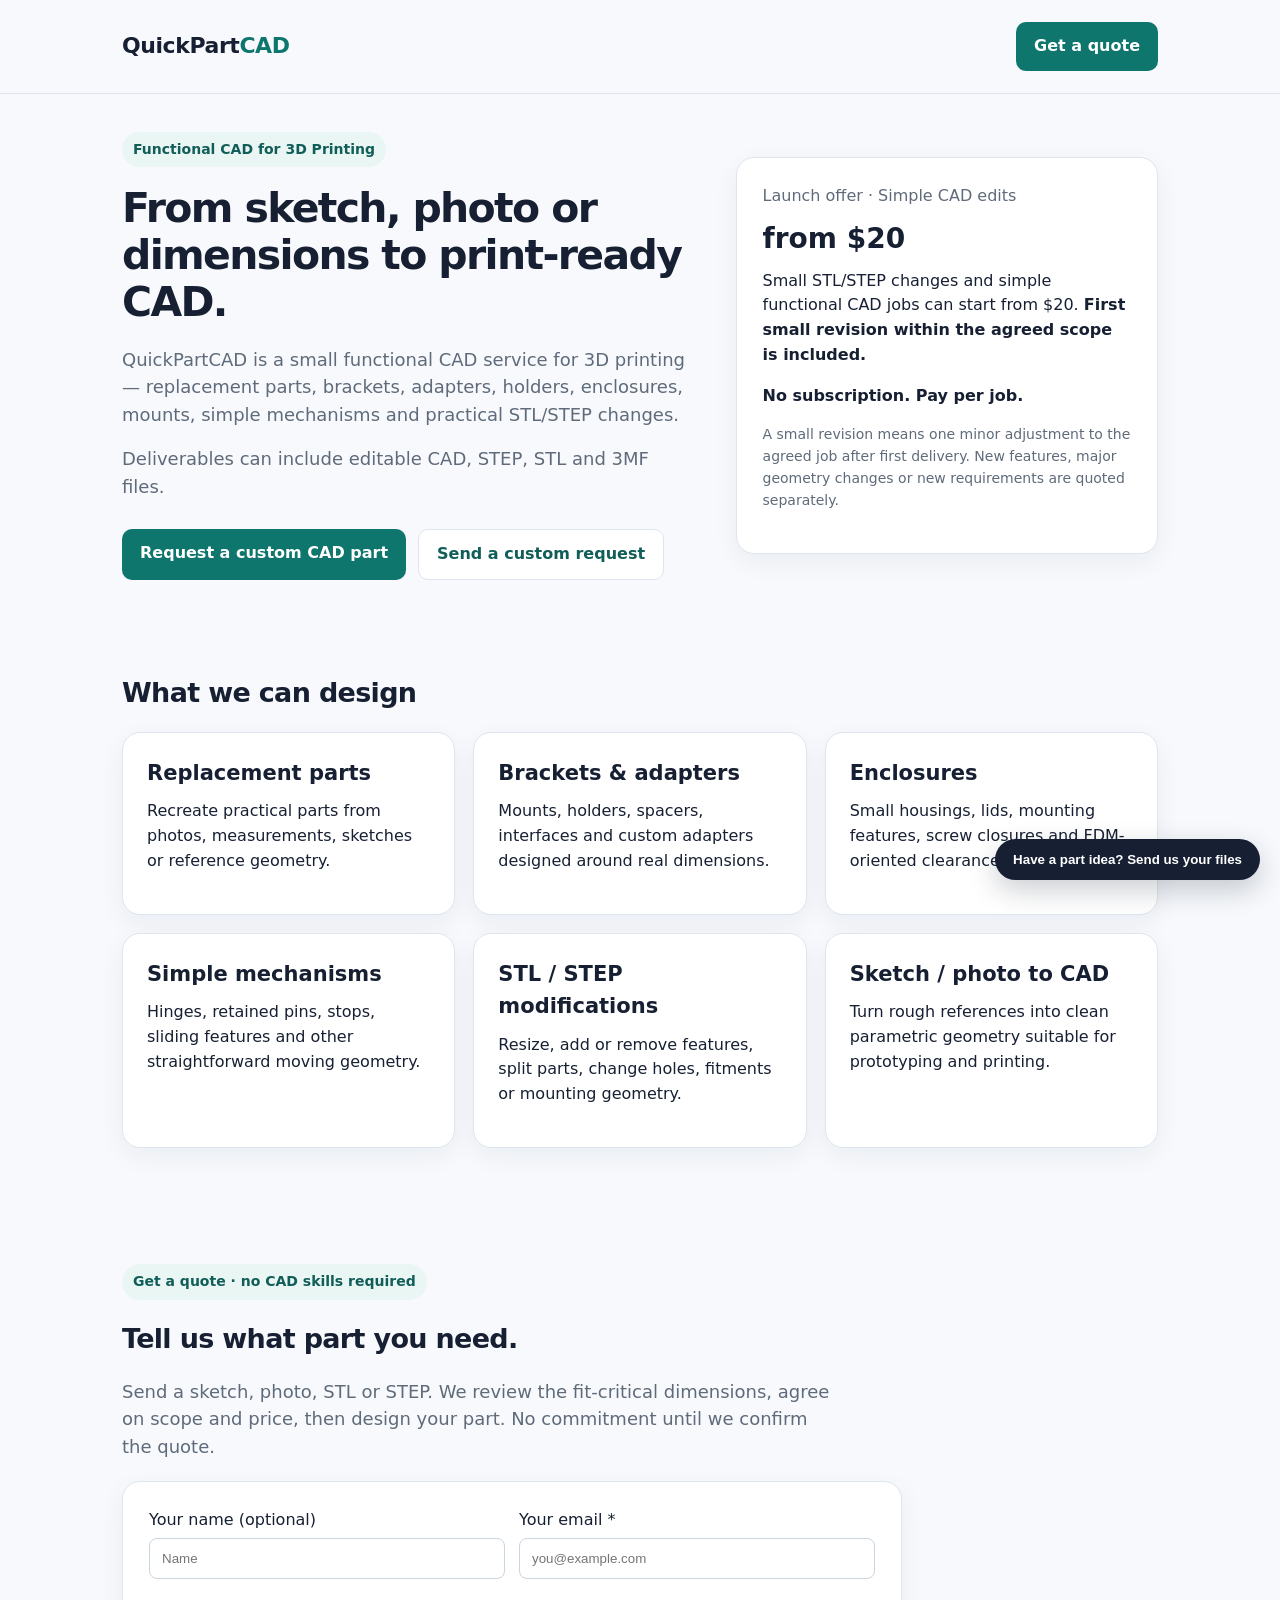
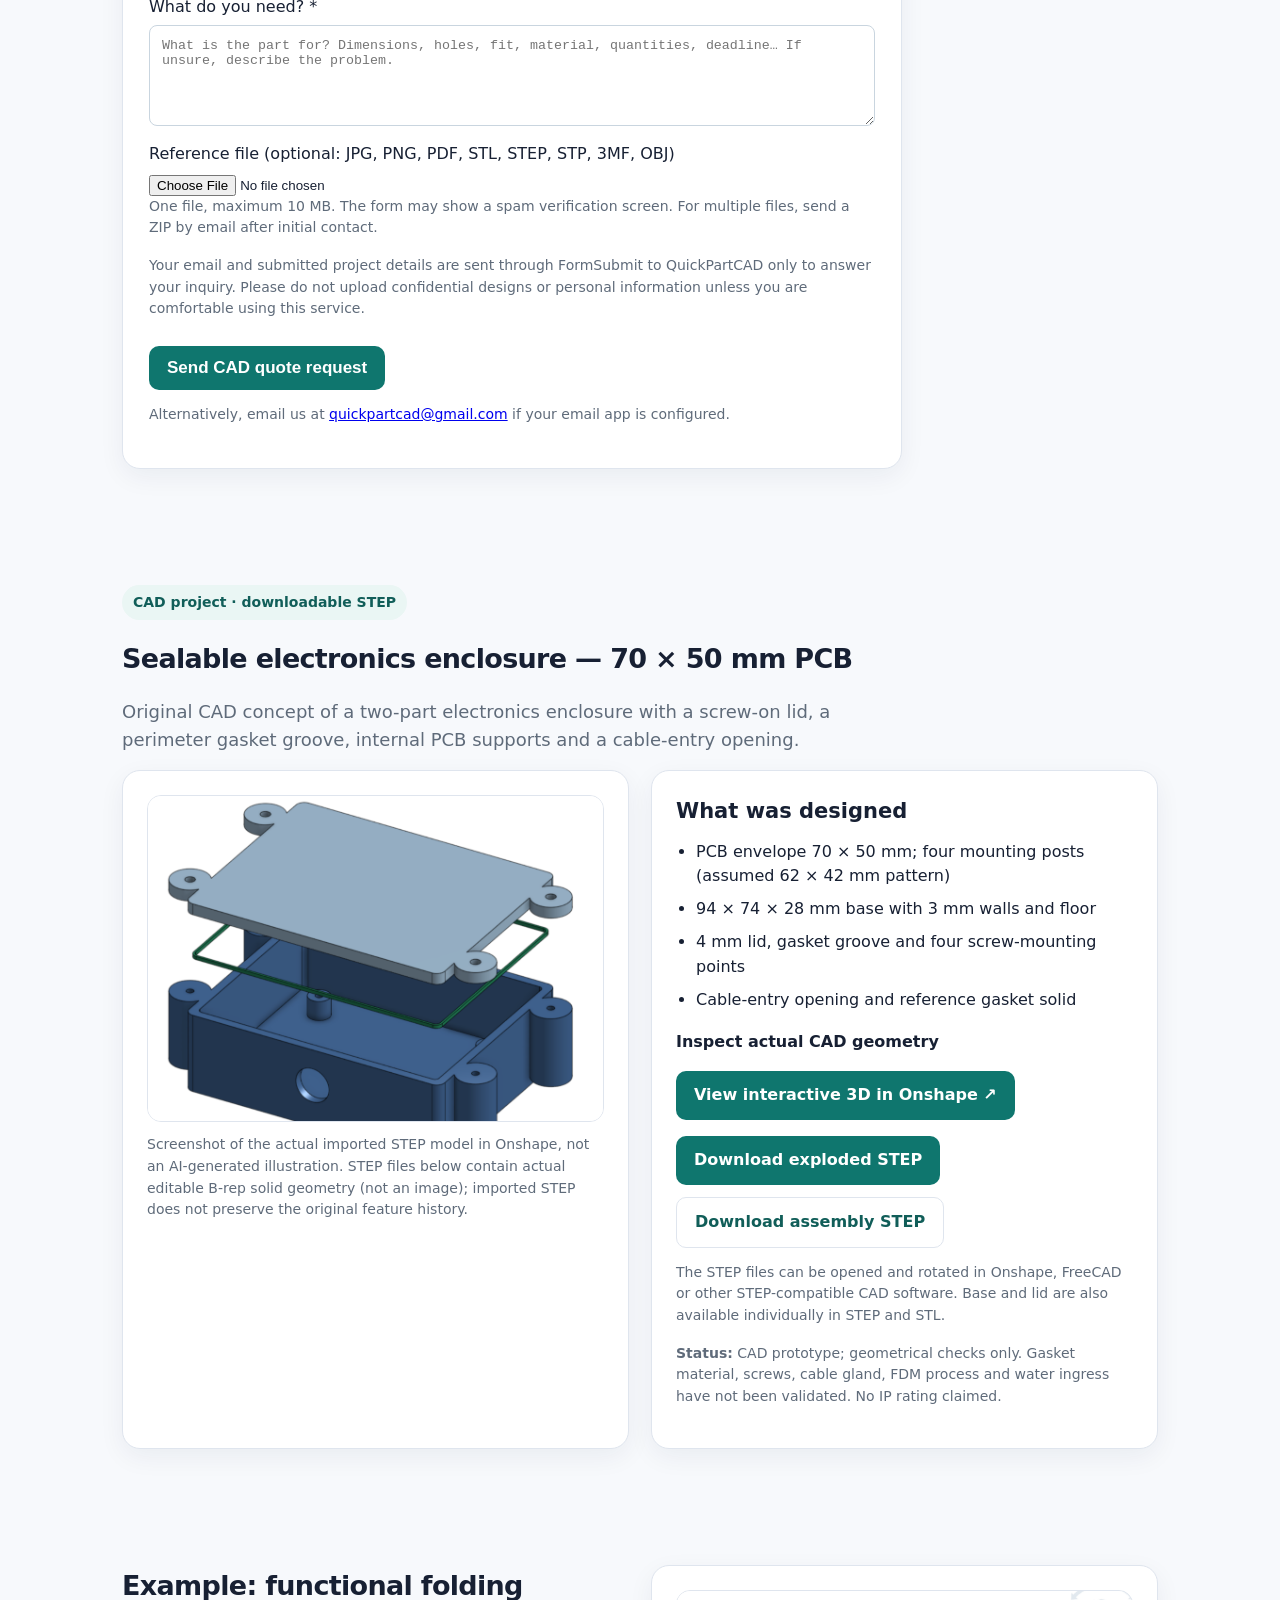
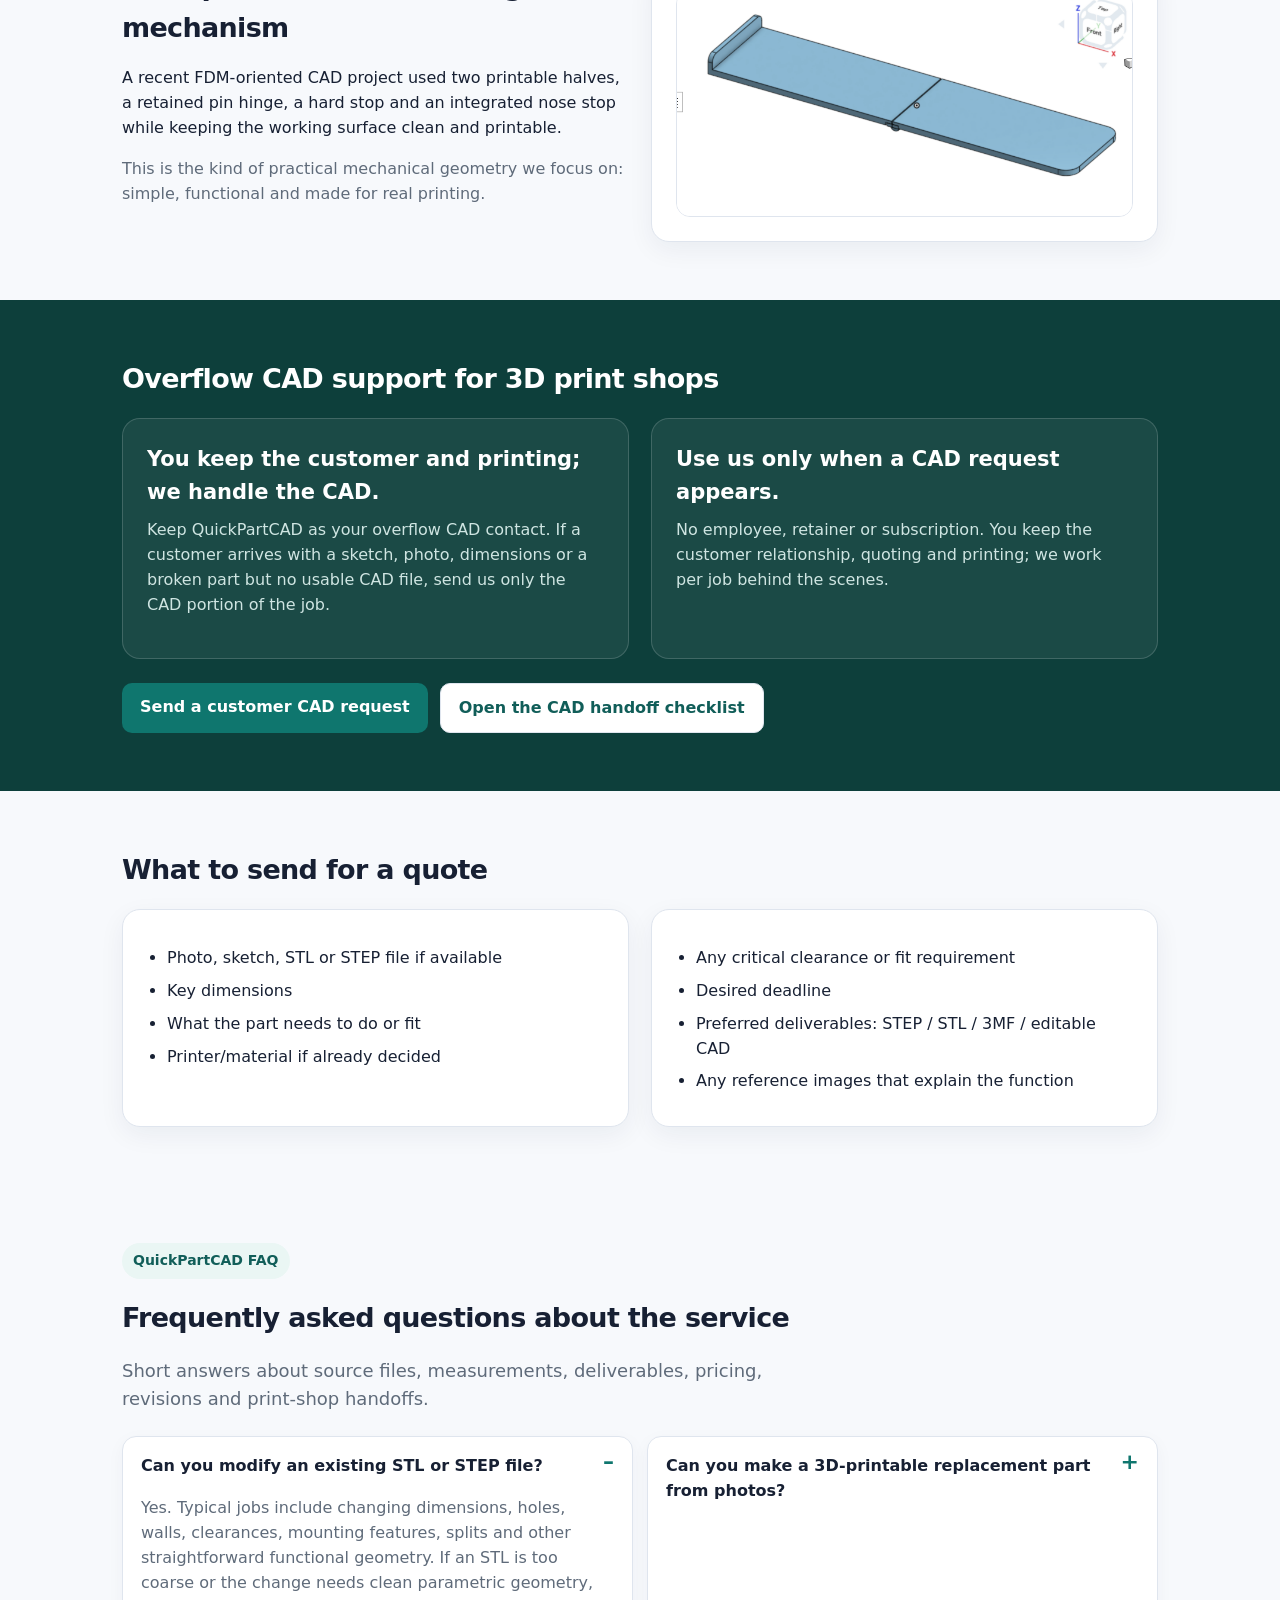
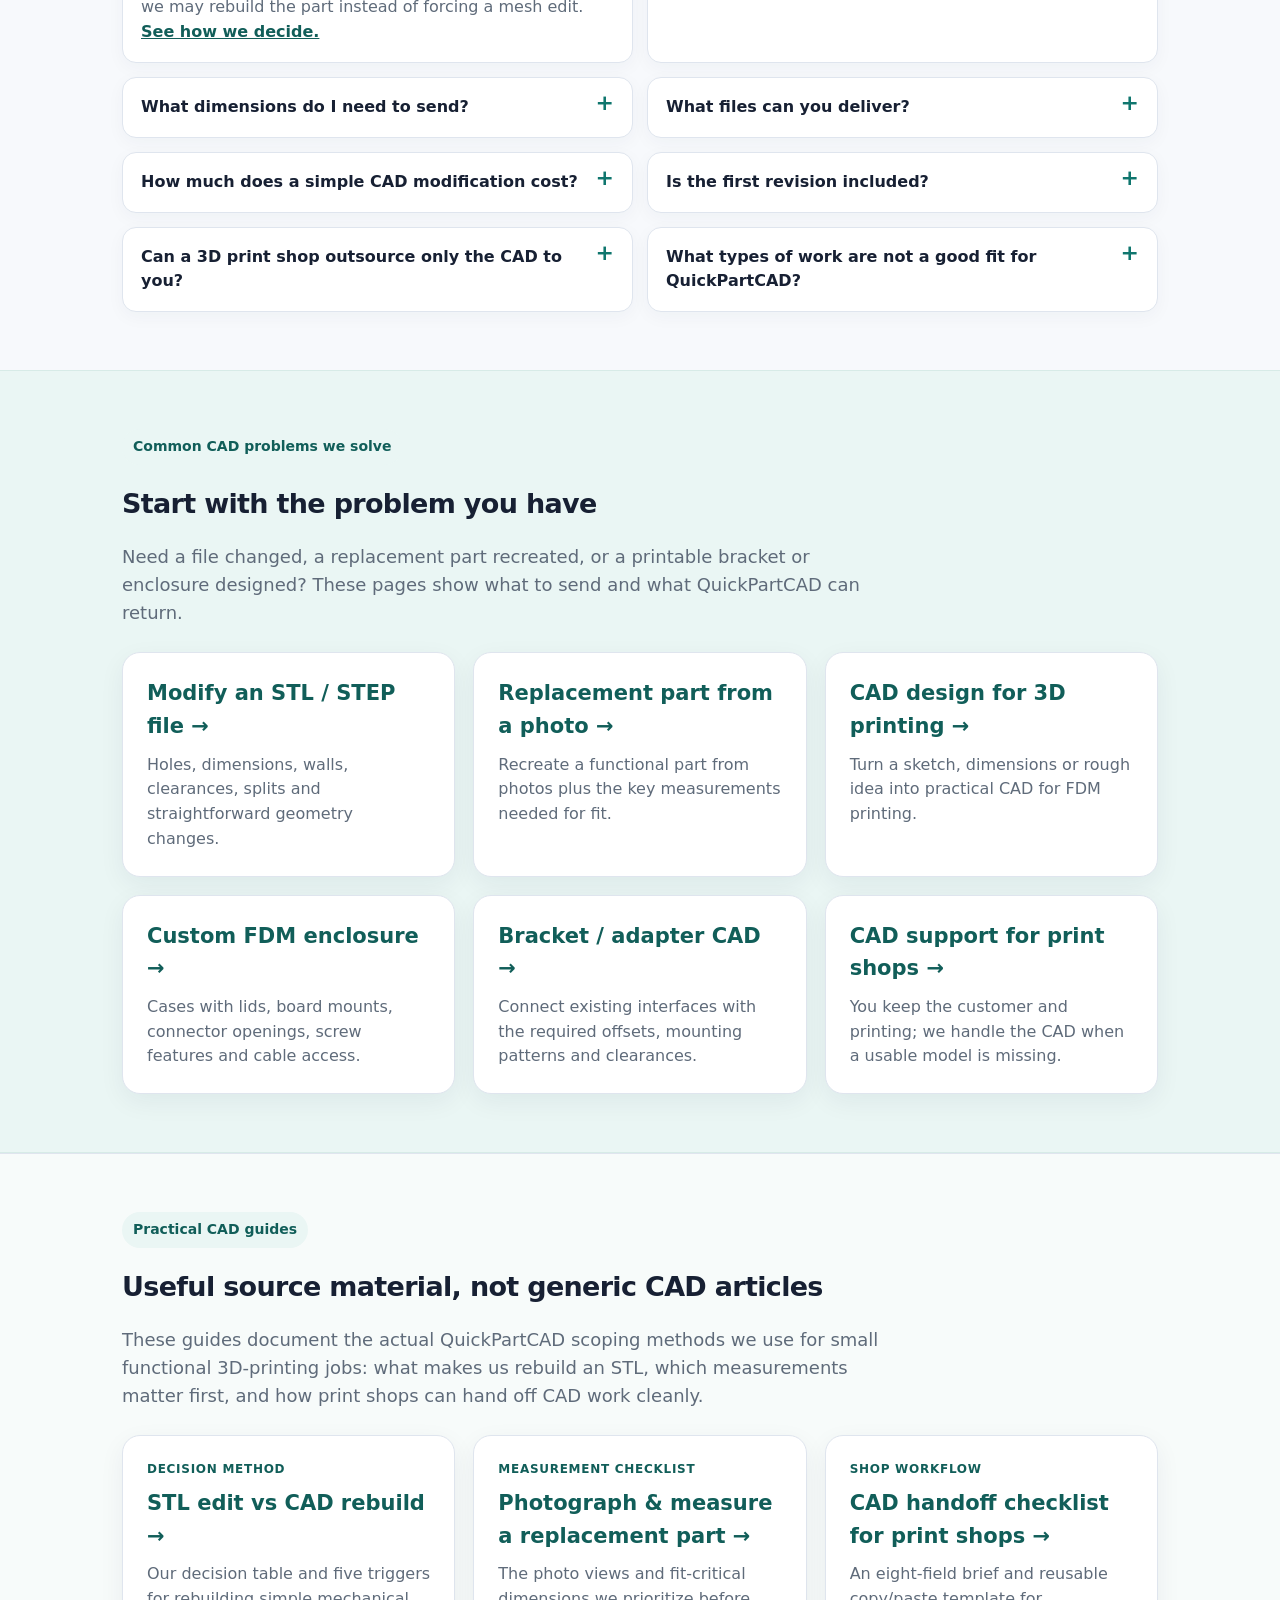
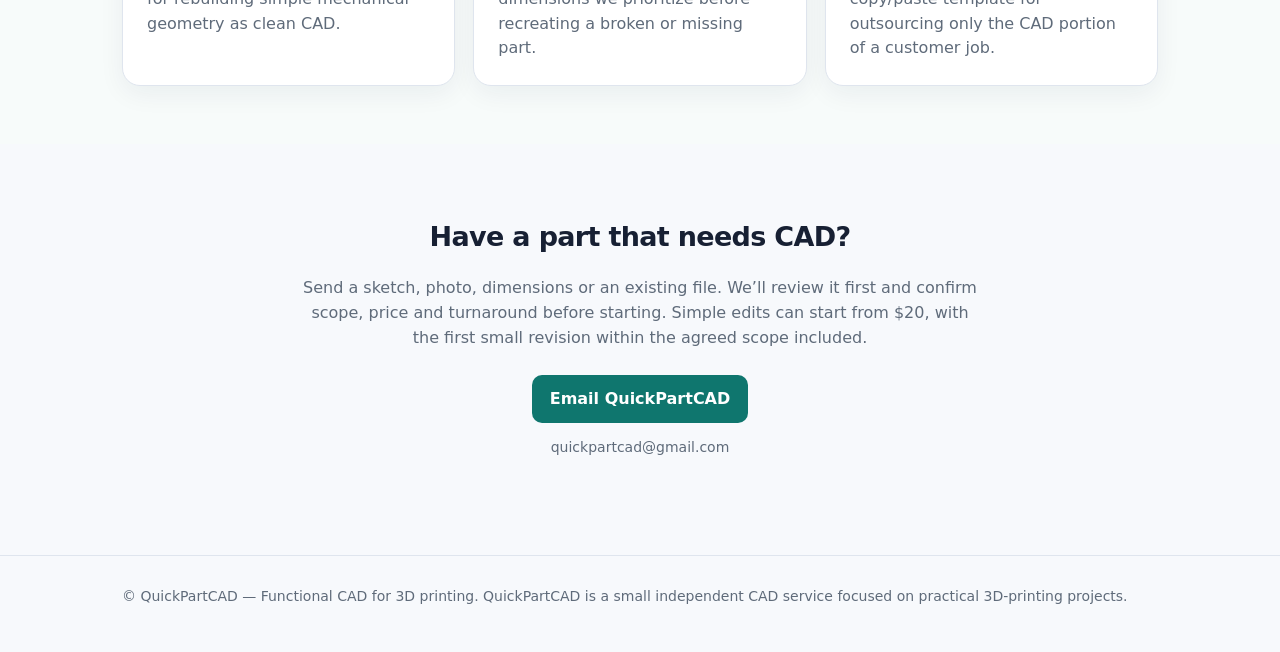
==== commit 6ee80a78: "Add files via upload" ====
--- a/index.html
+++ b/index.html
@@ -5,8 +5,8 @@
   <link rel="sitemap" type="application/xml" href="https://quickpartcad.github.io/quickpartcad-site/sitemap.xml">
   <meta charset="utf-8">
   <meta name="viewport" content="width=device-width,initial-scale=1">
-  <title>QuickPartCAD — CAD for 3D Printing | STL/STEP Edits & Replacement Parts</title>
-  <meta name="description" content="QuickPartCAD provides functional CAD for 3D printing: STL/STEP edits, replacement parts from photos, brackets, adapters and enclosures. Simple CAD edits from $20; first small revision included.">
+  <title>QuickPartCAD | Custom CAD Design & STL/STEP Edits</title>
+  <meta name="description" content="Custom CAD design for 3D printing, STL/STEP edits, replacement parts from photos, brackets and enclosures. Small jobs from $20, priced by complexity.">
   <meta name="keywords" content="CAD for 3D printing, STL modification, STEP modification, replacement part CAD, enclosure CAD, bracket CAD, adapter CAD, FDM design">
   <meta property="og:title" content="QuickPartCAD — CAD for 3D Printing | STL/STEP Edits & Replacement Parts">
   <meta property="og:description" content="Functional CAD for 3D printing from photos, sketches, dimensions, STL or STEP. Simple edits from $20; first small revision included.">
@@ -102,17 +102,17 @@
     .brand span{color:var(--accent)}
     .btn{display:inline-block;background:var(--accent);color:white;text-decoration:none;padding:12px 18px;border-radius:10px;font-weight:700}
     .btn:hover{background:var(--accent2)}
-    .hero{padding:78px 0 58px}
+    .hero{padding:38px 0 34px}
     .hero-grid{display:grid;grid-template-columns:1.15fr .85fr;gap:42px;align-items:center}
-    h1{font-size:54px;line-height:1.05;letter-spacing:-.04em;margin:0 0 20px}
-    h2{font-size:32px;letter-spacing:-.025em;margin:0 0 18px}
+    h1{font-size:clamp(32px,3.2vw,42px);line-height:1.14;letter-spacing:-.04em;margin:0 0 20px}
+    h2{font-size:27px;letter-spacing:-.025em;margin:0 0 18px}
     h3{font-size:21px;margin:0 0 10px}
     p{margin:0 0 16px}
-    .lead{font-size:21px;color:var(--muted);max-width:720px}
+    .lead{font-size:18px;color:var(--muted);max-width:720px}
     .tag{display:inline-block;background:var(--soft);color:var(--accent2);padding:7px 11px;border-radius:999px;font-weight:700;font-size:14px;margin-bottom:18px}
     .hero-card,.card{background:var(--card);border:1px solid var(--line);border-radius:18px;box-shadow:0 8px 26px rgba(25,40,65,.06)}
     .hero-card{padding:26px}
-    .price{font-size:34px;font-weight:800;margin:8px 0}
+    .price{font-size:28px;font-weight:800;margin:8px 0}
     .muted{color:var(--muted)}
     section{padding:58px 0}
     .grid3{display:grid;grid-template-columns:repeat(3,1fr);gap:18px}
@@ -215,7 +215,7 @@
 <header>
   <div class="wrap nav">
     <div class="brand">QuickPart<span>CAD</span></div>
-    <a class="btn" href="mailto:quickpartcad@gmail.com?subject=CAD%20quote%20request">Get a quote</a>
+    <a class="btn" href="#request">Get a quote</a>
   </div>
 </header>
 
@@ -228,8 +228,8 @@
         <p class="lead">QuickPartCAD is a small functional CAD service for 3D printing — replacement parts, brackets, adapters, holders, enclosures, mounts, simple mechanisms and practical STL/STEP changes.</p>
         <p class="lead">Deliverables can include editable CAD, STEP, STL and 3MF files.</p>
         <div class="hero-actions">
-          <a class="btn" href="#part-builder">Build a simple part</a>
-          <a class="btn secondary" href="mailto:quickpartcad@gmail.com?subject=CAD%20quote%20request&body=Please%20attach%20your%20photo%2C%20sketch%20or%20existing%20file%20and%20include%20the%20key%20dimensions%20and%20what%20the%20part%20needs%20to%20do.">Send a custom request</a>
+          <a class="btn" href="#request">Request a custom CAD part</a>
+          <a class="btn secondary" href="#request">Send a custom request</a>
         </div>
       </div>
       <div class="hero-card">
@@ -243,10 +243,10 @@
   </section>
 
 
-  <section id="part-builder">
+  <section id="part-builder" hidden aria-hidden="true">
     <div class="wrap">
       <div class="tag">Guided Part Builder</div>
-      <h2>Build a simple part with guidance.</h2>
+      <h2>Describe your part — we handle the CAD.</h2>
       <p class="lead" style="font-size:18px">Answer a few practical questions and watch the part take shape. If anything becomes unclear, stop at any step and leave it to us — we’ll continue from your current progress, with your answers preserved.</p>
 
       <div class="builder-shell" style="margin-top:26px">
@@ -445,6 +445,70 @@
     </div>
   </section>
 
+
+<section id="request" aria-labelledby="request-title">
+ <div class="wrap"><div class="tag">Get a quote · no CAD skills required</div>
+ <h2 id="request-title">Tell us what part you need.</h2>
+ <p class="lead" style="font-size:18px">Send a sketch, photo, STL or STEP. We review the fit-critical dimensions, agree on scope and price, then design your part. No commitment until we confirm the quote.</p>
+ <div class="card" style="max-width:780px;margin-top:20px;padding:26px">
+ <form id="qpcDirectRequest" action="https://formsubmit.co/quickpartcad@gmail.com" method="POST" enctype="multipart/form-data">
+  <input type="hidden" name="_subject" value="QuickPartCAD | New CAD quote request">
+  <input type="hidden" name="_template" value="table">
+  <input type="text" name="_honey" tabindex="-1" autocomplete="off" style="display:none" aria-hidden="true">
+  <div style="display:grid;grid-template-columns:repeat(auto-fit,minmax(220px,1fr));gap:14px">
+   <label>Your name (optional)<input name="name" autocomplete="name" maxlength="160" placeholder="Name" style="display:block;width:100%;padding:12px;border:1px solid #c9d5df;border-radius:8px;margin-top:5px"></label>
+   <label>Your email *<input required type="email" name="email" autocomplete="email" maxlength="254" placeholder="you@example.com" style="display:block;width:100%;padding:12px;border:1px solid #c9d5df;border-radius:8px;margin-top:5px"></label>
+  </div>
+  <label style="display:block;margin-top:16px">What do you need? *<textarea required name="project_description" rows="5" minlength="12" placeholder="What is the part for? Dimensions, holes, fit, material, quantities, deadline… If unsure, describe the problem." style="display:block;width:100%;padding:12px;border:1px solid #c9d5df;border-radius:8px;margin-top:5px;resize:vertical"></textarea></label>
+  <label style="display:block;margin-top:16px">Reference file (optional: JPG, PNG, PDF, STL, STEP, STP, 3MF, OBJ)<input type="file" id="qpcAttachment" name="attachment" accept=".jpg,.jpeg,.png,.pdf,.stl,.step,.stp,.3mf,.obj" style="display:block;margin-top:8px;width:100%"></label>
+  <p class="small">One file, maximum 10 MB. The form may show a spam verification screen. For multiple files, send a ZIP by email after initial contact.</p>
+  <p class="small" style="margin-top:14px">Your email and submitted project details are sent through FormSubmit to QuickPartCAD only to answer your inquiry. Please do not upload confidential designs or personal information unless you are comfortable using this service.</p>
+  <p id="qpcFormError" role="alert" style="color:#9b1c1c"></p>
+  <button type="submit" class="btn" style="border:0;cursor:pointer;font-size:17px;margin-top:10px">Send CAD quote request</button>
+  <p class="small" style="margin-top:14px">Alternatively, email us at <a href="mailto:quickpartcad@gmail.com">quickpartcad@gmail.com</a> if your email app is configured.</p>
+ </form>
+ </div></div>
+</section>
+<script>
+document.getElementById('qpcDirectRequest').addEventListener('submit',function(e){
+ if(location.protocol==='file:'){ e.preventDefault();document.getElementById('qpcFormError').textContent='This local preview cannot send requests. The form works only on the published HTTPS website.';return;}
+ const f=document.getElementById('qpcAttachment').files[0];
+ const msg=document.getElementById('qpcFormError');msg.textContent='';
+ if(f && (f.size>10*1024*1024 || !/\.(jpg|jpeg|png|pdf|stl|step|stp|3mf|obj)$/i.test(f.name))){ e.preventDefault();msg.textContent='Choose one supported file smaller than 10 MB.'; }
+});
+</script>
+
+  <section id="portfolio" aria-labelledby="portfolio-enclosure-heading">
+    <div class="wrap">
+      <div class="tag">CAD project · downloadable STEP</div>
+      <h2 id="portfolio-enclosure-heading">Sealable electronics enclosure — 70 × 50 mm PCB</h2>
+      <p class="lead" style="font-size:18px">Original CAD concept of a two-part electronics enclosure with a screw-on lid, a perimeter gasket groove, internal PCB supports and a cable-entry opening.</p>
+      <div class="grid2 project">
+        <div class="card">
+          <img src="portfolio/sealable-enclosure-70x50/QPC_Sealable_PREVIEW.png" alt="Original QuickPartCAD engineering CAD assembly, exploded base and lid with reference gasket" loading="lazy" style="width:100%;height:auto">
+          <p class="small" style="margin-top:12px">Screenshot of the actual imported STEP model in Onshape, not an AI-generated illustration. STEP files below contain actual editable B-rep solid geometry (not an image); imported STEP does not preserve the original feature history.</p>
+        </div>
+        <div class="card">
+          <h3>What was designed</h3>
+          <ul>
+            <li>PCB envelope 70 × 50 mm; four mounting posts (assumed 62 × 42 mm pattern)</li>
+            <li>94 × 74 × 28 mm base with 3 mm walls and floor</li>
+            <li>4 mm lid, gasket groove and four screw-mounting points</li>
+            <li>Cable-entry opening and reference gasket solid</li>
+          </ul>
+          <p style="margin-top:18px"><strong>Inspect actual CAD geometry</strong></p>
+          <p><a class="btn" href="https://cad.onshape.com/documents/db6db3bec07bec6ac94da8f3/w/9c36463aca07f6b557381289/e/5dcc1addb0e8dc03335a0834" target="_blank" rel="noopener noreferrer">View interactive 3D in Onshape ↗</a></p>
+          <div class="hero-actions" style="margin-top:10px">
+            <a class="btn" href="portfolio/sealable-enclosure-70x50/QPC_Sealable_Exploded.step" download>Download exploded STEP</a>
+            <a class="btn secondary" href="portfolio/sealable-enclosure-70x50/QPC_Sealable_Assembly.step" download>Download assembly STEP</a>
+          </div>
+          <p class="small" style="margin-top:14px">The STEP files can be opened and rotated in Onshape, FreeCAD or other STEP-compatible CAD software. Base and lid are also available individually in STEP and STL.</p>
+          <p class="small"><strong>Status:</strong> CAD prototype; geometrical checks only. Gasket material, screws, cable gland, FDM process and water ingress have not been validated. No IP rating claimed.</p>
+        </div>
+      </div>
+    </div>
+  </section>
+
   <section>
     <div class="wrap grid2 project">
       <div>
@@ -472,7 +536,7 @@
         </div>
       </div>
       <div class="hero-actions" style="margin-top:24px">
-        <a class="btn" href="mailto:quickpartcad@gmail.com?subject=Print%20shop%20CAD%20request">Send a customer CAD request</a>
+        <a class="btn" href="#request">Send a customer CAD request</a>
         <a class="btn secondary" href="cad-handoff-checklist-for-3d-print-shops.html">Open the CAD handoff checklist</a>
       </div>
     </div>
@@ -580,7 +644,7 @@
     <div class="wrap">
       <h2>Have a part that needs CAD?</h2>
       <p>Send a sketch, photo, dimensions or an existing file. We’ll review it first and confirm scope, price and turnaround before starting. Simple edits can start from $20, with the first small revision within the agreed scope included.</p>
-      <a class="btn" href="mailto:quickpartcad@gmail.com?subject=CAD%20quote%20request">Email QuickPartCAD</a>
+      <a class="btn" href="#request">Email QuickPartCAD</a>
       <p class="small" style="margin-top:14px">quickpartcad@gmail.com</p>
     </div>
   </section>
@@ -590,7 +654,7 @@
   <div class="wrap">© QuickPartCAD — Functional CAD for 3D printing. QuickPartCAD is a small independent CAD service focused on practical 3D-printing projects.</div>
 </footer>
 
-<button class="floating-help" type="button" onclick="openHandoff()">Need help? Leave it to us — we’ll take it from here</button>
+<button class="floating-help" type="button" onclick="location.hash='request'; document.getElementById('request').scrollIntoView({behavior:'smooth'})">Have a part idea? Send us your files</button>
 
 <div id="handoffModal" class="modal-backdrop" role="dialog" aria-modal="true" aria-labelledby="handoffTitle">
   <div class="modal">
@@ -612,7 +676,7 @@
       <button class="mini-btn" type="button" onclick="closeHandoff()">Keep editing</button>
       <div class="right">
         <button class="mini-btn" type="button" onclick="copySummary(true)">Copy summary</button>
-        <button class="mini-btn primary" type="button" onclick="emailProject()">Open email with this project</button>
+        <button class="mini-btn primary" type="button" onclick="emailProject()">Copy project summary</button>
       </div>
     </div>
   </div>
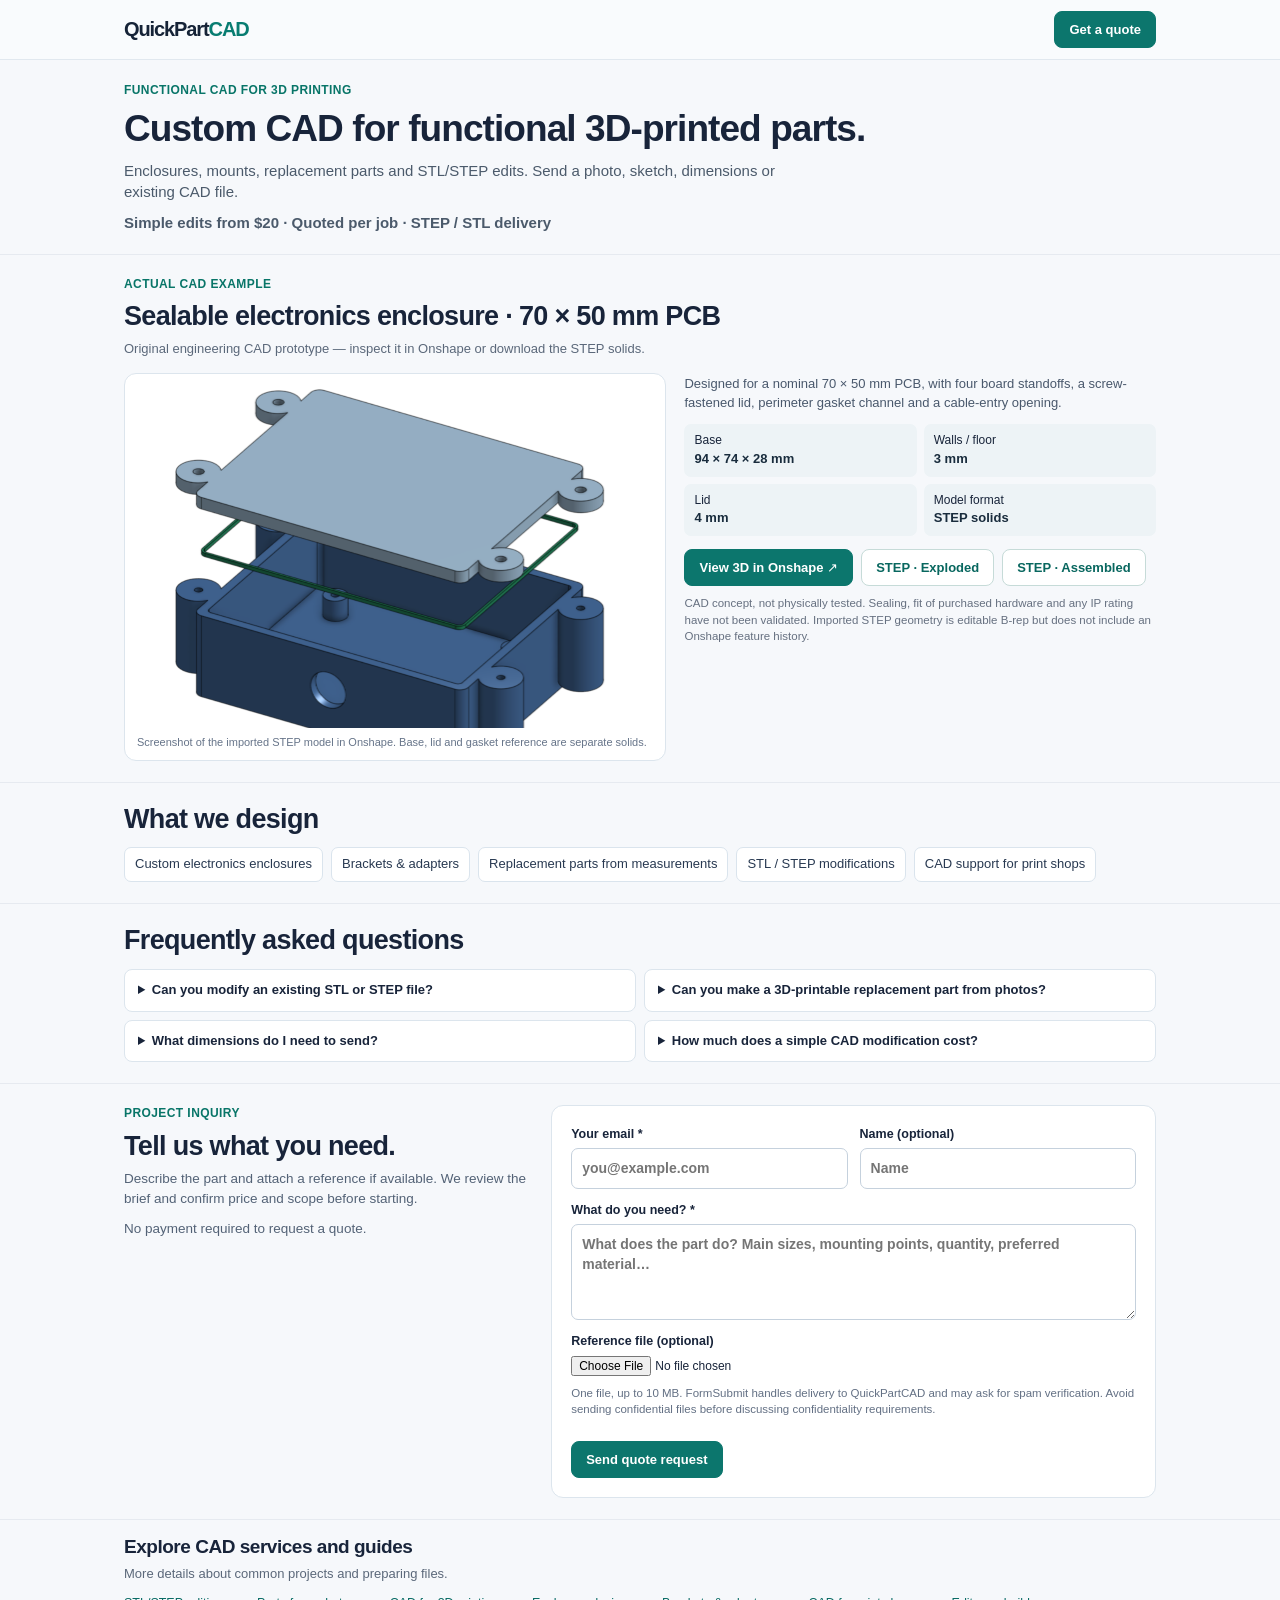
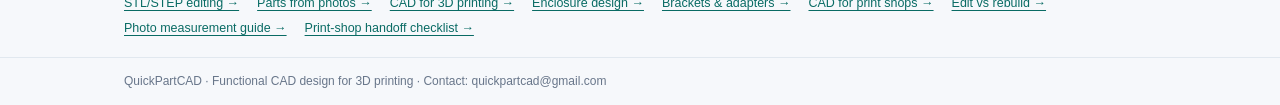
==== commit c6c7c268: "Update QuickPartCAD compact site 2026-10-14" ====
--- a/index.html
+++ b/index.html
@@ -1,23 +1,33 @@
-<!doctype html>
+<!DOCTYPE html>
+
 <html lang="en">
 <head>
-  <link rel="canonical" href="https://quickpartcad.github.io/quickpartcad-site/">
-  <link rel="sitemap" type="application/xml" href="https://quickpartcad.github.io/quickpartcad-site/sitemap.xml">
-  <meta charset="utf-8">
-  <meta name="viewport" content="width=device-width,initial-scale=1">
-  <title>QuickPartCAD | Custom CAD Design & STL/STEP Edits</title>
-  <meta name="description" content="Custom CAD design for 3D printing, STL/STEP edits, replacement parts from photos, brackets and enclosures. Small jobs from $20, priced by complexity.">
-  <meta name="keywords" content="CAD for 3D printing, STL modification, STEP modification, replacement part CAD, enclosure CAD, bracket CAD, adapter CAD, FDM design">
-  <meta property="og:title" content="QuickPartCAD — CAD for 3D Printing | STL/STEP Edits & Replacement Parts">
-  <meta property="og:description" content="Functional CAD for 3D printing from photos, sketches, dimensions, STL or STEP. Simple edits from $20; first small revision included.">
-  <meta property="og:type" content="website">
-  <meta property="og:url" content="https://quickpartcad.github.io/quickpartcad-site/">
-  <meta property="og:site_name" content="QuickPartCAD">
-  <meta name="robots" content="index,follow,max-image-preview:large">
-  <meta name="twitter:card" content="summary">
-  <meta name="twitter:title" content="QuickPartCAD — CAD for 3D Printing | STL/STEP Edits & Replacement Parts">
-  <meta name="twitter:description" content="Functional CAD for 3D printing: STL/STEP edits, replacement parts, brackets, adapters and enclosures.">
-  <script type="application/ld+json">
+<meta charset="utf-8"/><meta content="width=device-width, initial-scale=1" name="viewport"/>
+<title>QuickPartCAD — Custom CAD for 3D Printing | STEP &amp; STL</title>
+<style>
+:root{font-family:Inter,-apple-system,BlinkMacSystemFont,"Segoe UI",Arial,sans-serif;color:#18243a;background:#f6f8fb;font-synthesis:none}
+*{box-sizing:border-box}html{scroll-behavior:smooth;scroll-padding-top:76px}body{margin:0;font-size:15px;line-height:1.45}a{color:#096b64}p{margin:0 0 11px}h1,h2,h3{line-height:1.17;letter-spacing:-.025em;margin:0}h1{font-size:clamp(26px,3vw,37px)}h2{font-size:clamp(21px,2.25vw,27px)}h3{font-size:17px}small,.small{font-size:12.5px;color:#536277}
+.wrap{max-width:1080px;margin:auto;padding:0 24px}
+header{position:sticky;top:0;background:#f9fbfdf5;border-bottom:1px solid #e1e8ef;z-index:10;backdrop-filter:blur(8px)}
+nav{height:59px;display:flex;align-items:center;justify-content:space-between;gap:16px}.logo{font-size:20px;font-weight:850;letter-spacing:-.055em;color:#162337;text-decoration:none}.logo span{color:#087c71}.navlinks{display:flex;gap:16px;align-items:center}.navlinks a:not(.button){font-size:13px;text-decoration:none;color:#38475c}
+.button{display:inline-flex;align-items:center;justify-content:center;border-radius:8px;padding:9px 14px;text-decoration:none;font-size:13px;font-weight:750;border:1px solid #0c766d;background:#0c766d;color:white;line-height:1.2;min-height:37px;white-space:normal;cursor:pointer}
+.button:hover{background:#085b55;color:white}.button.outline{background:#fff;color:#08675f;border-color:#c6dbd8}.button.outline:hover{background:#eef9f7}
+.hero{padding:27px 0 24px}.hero-layout{display:grid;grid-template-columns:1fr;gap:0;align-items:center}.eyebrow{color:#087568;font-size:12px;font-weight:800;letter-spacing:.035em;text-transform:uppercase;margin-bottom:8px}.hero p{max-width:670px;margin:9px 0 0;color:#4b5a6b;font-size:15px}.offer{font-weight:600;font-size:13px;color:#506278}.hero .offer{margin-top:9px}.hero-action{display:flex;align-items:center;gap:10px;flex-wrap:wrap}
+section{padding:21px 0;border-top:1px solid #e6eaf0}section h2{margin-bottom:7px}.section-desc{color:#5b687a;margin-bottom:14px;font-size:13px}
+.project{display:grid;grid-template-columns:1.07fr .93fr;gap:18px;align-items:start}.visual{background:#fff;border:1px solid #dce5ed;border-radius:12px;padding:9px}.visual img{display:block;width:100%;height:auto;border-radius:7px;max-height:345px;object-fit:contain}.visual figcaption{color:#667489;font-size:11px;margin:7px 3px 0}
+.project-details{padding-top:2px}.project-details p{font-size:13px;color:#49586c}.facts{display:grid;grid-template-columns:1fr 1fr;gap:7px;margin:12px 0}.fact{background:#edf3f6;border-radius:7px;padding:8px 10px;font-size:12px}.fact strong{display:block;font-size:13px;color:#192c3d}.actions{display:flex;gap:8px;flex-wrap:wrap;margin:13px 0 9px}.project-notice{font-size:11.5px!important;color:#667080!important}
+.services{display:flex;flex-wrap:wrap;gap:8px;margin-top:12px}.pill{background:white;border:1px solid #dae4ed;padding:7px 10px;border-radius:7px;color:#283951;font-size:13px}
+.request-layout{display:grid;grid-template-columns:.8fr 1.2fr;gap:24px;align-items:start}.request-intro p{font-size:13.5px;color:#536276}.contact{background:#fff;border:1px solid #dce5ed;border-radius:12px;padding:19px}.fields{display:grid;grid-template-columns:1fr 1fr;gap:12px}.contact label{display:block;font-size:12.5px;font-weight:700}.contact input:not([type=file]),.contact textarea{font:inherit;font-size:14px;display:block;width:100%;border:1px solid #c5d1dd;border-radius:7px;padding:9px 10px;margin-top:5px;background:#fff;color:#18243a}.contact textarea{resize:vertical;min-height:96px}.form-row{margin-top:12px}.contact input[type=file]{display:block;font-size:12px;margin-top:6px;max-width:100%}.contact button{margin-top:13px}.notice{color:#637084;font-size:11.5px;line-height:1.4;margin-top:9px}.error{font-size:12px;color:#aa2431;margin-top:7px}
+footer{padding:15px 0;color:#68768a;border-top:1px solid #e1e8ef;font-size:12px}
+@media(max-width:720px){.wrap{padding:0 16px}.hero-layout,.project,.request-layout{grid-template-columns:1fr}.hero{padding:22px 0}.hero-action{justify-content:start}.navlinks{gap:8px}.navlinks a:not(.button){display:none}section{padding:18px 0}.fields{grid-template-columns:1fr}.facts{grid-template-columns:1fr 1fr}.visual img{max-height:none}}
+
+/* Kept compact: expandable FAQ, purposeful links, no duplicate quote buttons. */
+.faq-grid{display:grid;grid-template-columns:1fr 1fr;gap:8px;margin-top:12px}.faq-item{background:white;border:1px solid #dce5ed;border-radius:8px;padding:0 13px}.faq-item summary{cursor:pointer;padding:11px 0;font-size:13px;font-weight:700}.faq-item p{font-size:12.5px;color:#536276;margin:0 0 12px}.link-grid{display:grid;grid-template-columns:repeat(3,1fr);gap:9px;margin-top:10px}.link-card{display:block;text-decoration:none;color:#22364a;background:#fff;border:1px solid #dae4ed;border-radius:8px;padding:11px}.link-card:hover{border-color:#0c766d}.link-card strong{display:block;font-size:13px;color:#0a6c63}.link-card span{display:block;font-size:12px;color:#59687a;margin-top:5px}@media(max-width:720px){.faq-grid,.link-grid{grid-template-columns:1fr}}
+
+/* Compact resource links, kept for discoverability without large card sections. */
+.compact-links{display:flex;flex-wrap:wrap;gap:7px 18px;margin-top:10px}.compact-links a{font-size:12.5px;text-decoration:underline;text-underline-offset:3px}.hero{padding:22px 0 20px}#cad-help{padding:16px 0 19px}#cad-help h2{font-size:19px}#cad-help .section-desc{margin-bottom:5px}
+</style>
+<link href="https://quickpartcad.github.io/quickpartcad-site/" rel="canonical"/><link href="https://quickpartcad.github.io/quickpartcad-site/sitemap.xml" rel="sitemap" type="application/xml"/><meta content="Custom CAD design for 3D printing, STL/STEP edits, replacement parts from photos, brackets and enclosures. Small jobs from $20, priced by complexity." name="description"/><meta content="QuickPartCAD — CAD for 3D Printing | STL/STEP Edits &amp; Replacement Parts" property="og:title"/><meta content="Functional CAD for 3D printing from photos, sketches, dimensions, STL or STEP. Simple edits from $20; first small revision included." property="og:description"/><meta content="website" property="og:type"/><meta content="https://quickpartcad.github.io/quickpartcad-site/" property="og:url"/><meta content="QuickPartCAD" property="og:site_name"/><meta content="index,follow,max-image-preview:large" name="robots"/><script type="application/ld+json">
   {
     "@context": "https://schema.org",
     "@type": "ProfessionalService",
@@ -38,897 +48,52 @@
     ],
     "priceRange": "Simple CAD edits from $20"
   }
-  </script>
-  <script type="application/ld+json">
-  {
-    "@context": "https://schema.org",
-    "@type": "FAQPage",
-    "mainEntity": [
-      {
-        "@type": "Question",
-        "name": "Can you modify an existing STL or STEP file?",
-        "acceptedAnswer": {"@type": "Answer", "text": "Yes. Typical jobs include changing dimensions, holes, walls, clearances, mounting features, splits and other straightforward functional geometry. If an STL is too coarse or the requested change needs clean parametric geometry, QuickPartCAD may rebuild the part instead of forcing a mesh edit."}
-      },
-      {
-        "@type": "Question",
-        "name": "Can you make a 3D-printable replacement part from photos?",
-        "acceptedAnswer": {"@type": "Answer", "text": "Yes, when the fit-critical geometry can be measured. Several clear photos plus key dimensions are enough for many brackets, covers, spacers, clips, holders and similar functional parts."}
-      },
-      {
-        "@type": "Question",
-        "name": "What dimensions do I need to send?",
-        "acceptedAnswer": {"@type": "Answer", "text": "Start with the dimensions that control fit: hole diameters and spacing, mating sizes, overall envelope, thickness, offsets, clearances and any surface that must align with another part. QuickPartCAD will ask for missing critical dimensions if needed."}
-      },
-      {
-        "@type": "Question",
-        "name": "What files can you deliver?",
-        "acceptedAnswer": {"@type": "Answer", "text": "Depending on the job, deliverables can include STEP, STL, 3MF and editable CAD."}
-      },
-      {
-        "@type": "Question",
-        "name": "How much does a simple CAD modification cost?",
-        "acceptedAnswer": {"@type": "Answer", "text": "Simple CAD edits can start from $20. The actual quote depends on the source file, geometry, missing information and whether a clean rebuild is needed."}
-      },
-      {
-        "@type": "Question",
-        "name": "Is the first revision included?",
-        "acceptedAnswer": {"@type": "Answer", "text": "Yes. The first small revision within the agreed scope is included. New features, major geometry changes or new requirements are quoted separately."}
-      },
-      {
-        "@type": "Question",
-        "name": "Can a 3D print shop outsource only the CAD to you?",
-        "acceptedAnswer": {"@type": "Answer", "text": "Yes. The print shop can keep the customer relationship, quoting and printing while QuickPartCAD handles the CAD portion per job. There is no retainer or subscription."}
-      },
-      {
-        "@type": "Question",
-        "name": "What types of work are not a good fit for QuickPartCAD?",
-        "acceptedAnswer": {"@type": "Answer", "text": "QuickPartCAD focuses on practical functional parts for 3D printing. It is not positioned for formal FEA, complex injection-molding engineering, artistic sculpting or large multidisciplinary engineering projects."}
+  </script><script type="application/ld+json">{
+  "@context": "https://schema.org",
+  "@type": "FAQPage",
+  "mainEntity": [
+    {
+      "@type": "Question",
+      "name": "Can you modify an existing STL or STEP file?",
+      "acceptedAnswer": {
+        "@type": "Answer",
+        "text": "Yes. Typical jobs include changing dimensions, holes, walls, clearances, mounting features, splits and other straightforward functional geometry. If an STL is too coarse or the requested change needs clean parametric geometry, QuickPartCAD may rebuild the part instead of forcing a mesh edit."
       }
-    ]
-  }
-  </script>
-
-  <style>
-    :root {
-      --bg:#f7f9fc; --card:#ffffff; --text:#172033; --muted:#5f6b7a;
-      --line:#dfe5ee; --accent:#0f766e; --accent2:#115e59; --soft:#eaf6f4;
+    },
+    {
+      "@type": "Question",
+      "name": "Can you make a 3D-printable replacement part from photos?",
+      "acceptedAnswer": {
+        "@type": "Answer",
+        "text": "Yes, when the fit-critical geometry can be measured. Several clear photos plus key dimensions are enough for many brackets, covers, spacers, clips, holders and similar functional parts."
+      }
+    },
+    {
+      "@type": "Question",
+      "name": "What dimensions do I need to send?",
+      "acceptedAnswer": {
+        "@type": "Answer",
+        "text": "Start with the dimensions that control fit: hole diameters and spacing, mating sizes, overall envelope, thickness, offsets, clearances and any surface that must align with another part. QuickPartCAD will ask for missing critical dimensions if needed."
+      }
+    },
+    {
+      "@type": "Question",
+      "name": "How much does a simple CAD modification cost?",
+      "acceptedAnswer": {
+        "@type": "Answer",
+        "text": "Simple CAD edits can start from $20. The actual quote depends on the source file, geometry, missing information and whether a clean rebuild is needed."
+      }
     }
-    *{box-sizing:border-box}
-    body{margin:0;font-family:Inter,ui-sans-serif,system-ui,-apple-system,BlinkMacSystemFont,"Segoe UI",sans-serif;background:var(--bg);color:var(--text);line-height:1.55}
-    .wrap{max-width:1080px;margin:0 auto;padding:0 22px}
-    header{padding:22px 0;background:rgba(247,249,252,.95);border-bottom:1px solid var(--line);position:sticky;top:0;z-index:10}
-    .nav{display:flex;align-items:center;justify-content:space-between;gap:16px}
-    .brand{font-weight:800;font-size:22px;letter-spacing:-.02em}
-    .brand span{color:var(--accent)}
-    .btn{display:inline-block;background:var(--accent);color:white;text-decoration:none;padding:12px 18px;border-radius:10px;font-weight:700}
-    .btn:hover{background:var(--accent2)}
-    .hero{padding:38px 0 34px}
-    .hero-grid{display:grid;grid-template-columns:1.15fr .85fr;gap:42px;align-items:center}
-    h1{font-size:clamp(32px,3.2vw,42px);line-height:1.14;letter-spacing:-.04em;margin:0 0 20px}
-    h2{font-size:27px;letter-spacing:-.025em;margin:0 0 18px}
-    h3{font-size:21px;margin:0 0 10px}
-    p{margin:0 0 16px}
-    .lead{font-size:18px;color:var(--muted);max-width:720px}
-    .tag{display:inline-block;background:var(--soft);color:var(--accent2);padding:7px 11px;border-radius:999px;font-weight:700;font-size:14px;margin-bottom:18px}
-    .hero-card,.card{background:var(--card);border:1px solid var(--line);border-radius:18px;box-shadow:0 8px 26px rgba(25,40,65,.06)}
-    .hero-card{padding:26px}
-    .price{font-size:28px;font-weight:800;margin:8px 0}
-    .muted{color:var(--muted)}
-    section{padding:58px 0}
-    .grid3{display:grid;grid-template-columns:repeat(3,1fr);gap:18px}
-    .grid2{display:grid;grid-template-columns:repeat(2,1fr);gap:22px}
-    .card{padding:24px}
-    ul{padding-left:20px;margin:12px 0 0}
-    li{margin:8px 0}
-    .project img{width:100%;border-radius:14px;border:1px solid var(--line);display:block}
-    .band{background:#0d3f3b;color:white}
-    .band .muted{color:#cfe5e2}
-    .band .card{background:rgba(255,255,255,.06);border-color:rgba(255,255,255,.16);box-shadow:none}
-    .cta{text-align:center;padding:72px 0}
-    .cta p{max-width:680px;margin:0 auto 24px;color:var(--muted)}
-    .small{font-size:14px;color:var(--muted)}
-    footer{padding:30px 0 44px;border-top:1px solid var(--line);font-size:14px;color:var(--muted)}
-
-    .btn.secondary{background:white;color:var(--accent2);border:1px solid var(--line)}
-    .btn.secondary:hover{background:var(--soft)}
-    .hero-actions{display:flex;gap:12px;flex-wrap:wrap;margin-top:28px}
-    .builder-shell{background:linear-gradient(180deg,#ffffff 0%,#f8fbfb 100%);border:1px solid var(--line);border-radius:22px;box-shadow:0 12px 34px rgba(25,40,65,.08);overflow:hidden}
-    .builder-head{display:flex;justify-content:space-between;gap:18px;align-items:flex-start;padding:24px 26px;border-bottom:1px solid var(--line)}
-    .builder-head p{margin:4px 0 0}
-    .builder-layout{display:grid;grid-template-columns:1.08fr .92fr;min-height:560px}
-    .builder-panel{padding:26px}
-    .builder-preview{padding:26px;background:#f1f7f6;border-left:1px solid var(--line);display:flex;flex-direction:column;gap:18px}
-    .step-indicator{display:flex;gap:8px;margin-bottom:22px;flex-wrap:wrap}
-    .step-dot{font-size:13px;padding:6px 10px;border-radius:999px;border:1px solid var(--line);color:var(--muted);background:white}
-    .step-dot.active{background:var(--soft);border-color:#b9ddd8;color:var(--accent2);font-weight:700}
-    .builder-step{display:none}
-    .builder-step.active{display:block}
-    .choice-grid{display:grid;grid-template-columns:repeat(3,1fr);gap:12px;margin-top:18px}
-    .choice{border:1px solid var(--line);background:white;border-radius:14px;padding:18px;text-align:left;cursor:pointer;min-height:120px}
-    .choice:hover,.choice.selected{border-color:#78bdb4;background:var(--soft)}
-    .choice strong{display:block;font-size:17px;margin-bottom:5px}
-    .field-grid{display:grid;grid-template-columns:repeat(2,1fr);gap:14px;margin-top:16px}
-    .field{display:flex;flex-direction:column;gap:6px}
-    .field label{font-size:14px;font-weight:700}
-    .field small{color:var(--muted)}
-    .field input,.field select,.field textarea{width:100%;padding:11px 12px;border:1px solid var(--line);border-radius:10px;background:white;color:var(--text);font:inherit}
-    .field textarea{min-height:92px;resize:vertical}
-    .builder-actions{display:flex;justify-content:space-between;gap:12px;align-items:center;margin-top:24px;flex-wrap:wrap}
-    .builder-actions .right{display:flex;gap:10px;flex-wrap:wrap}
-    .mini-btn{border:1px solid var(--line);background:white;color:var(--text);border-radius:10px;padding:10px 14px;font-weight:700;cursor:pointer}
-    .mini-btn:hover{background:#f5f7fa}
-    .mini-btn.primary{background:var(--accent);border-color:var(--accent);color:white}
-    .mini-btn.primary:hover{background:var(--accent2)}
-    .mini-btn.help{background:#fff8e8;border-color:#ead8a9;color:#684d09}
-    .preview-box{background:white;border:1px solid var(--line);border-radius:18px;min-height:320px;display:flex;align-items:center;justify-content:center;padding:18px;position:relative}
-    #partPreview{width:100%;height:300px;display:block}
-    .preview-note{font-size:13px;color:var(--muted)}
-    .live-summary{background:white;border:1px solid var(--line);border-radius:14px;padding:16px}
-    .live-summary dl{display:grid;grid-template-columns:1fr 1fr;gap:8px 14px;margin:0}
-    .live-summary dt{color:var(--muted);font-size:13px}
-    .live-summary dd{margin:0;font-weight:700;font-size:14px}
-    .review-card{background:#f8fafc;border:1px solid var(--line);border-radius:14px;padding:18px;margin-top:16px;white-space:pre-wrap}
-    .handoff-bar{display:flex;align-items:center;justify-content:space-between;gap:14px;padding:16px 18px;background:#fff8e8;border:1px solid #ead8a9;border-radius:14px;margin-top:18px}
-    .handoff-bar p{margin:0}
-    .floating-help{position:fixed;right:20px;bottom:20px;z-index:30;background:#172033;color:white;border:0;border-radius:999px;padding:13px 18px;font-weight:800;box-shadow:0 10px 28px rgba(23,32,51,.22);cursor:pointer}
-    .modal-backdrop{position:fixed;inset:0;background:rgba(15,23,42,.55);display:none;align-items:center;justify-content:center;padding:20px;z-index:60}
-    .modal-backdrop.open{display:flex}
-    .modal{width:min(680px,100%);max-height:90vh;overflow:auto;background:white;border-radius:18px;padding:24px;box-shadow:0 25px 80px rgba(0,0,0,.28)}
-    .modal-top{display:flex;justify-content:space-between;gap:12px;align-items:flex-start}
-    .close-x{border:0;background:transparent;font-size:26px;line-height:1;cursor:pointer;color:var(--muted)}
-    .saved-note{font-size:13px;color:var(--accent2);font-weight:700;min-height:20px;margin-top:10px}
-    .sr-only{position:absolute;width:1px;height:1px;padding:0;margin:-1px;overflow:hidden;clip:rect(0,0,0,0);white-space:nowrap;border:0}
-
-    .faq-list{display:grid;grid-template-columns:repeat(2,minmax(0,1fr));gap:14px;margin-top:24px}
-    .faq-item{background:var(--card);border:1px solid var(--line);border-radius:14px;padding:0 18px;box-shadow:0 5px 18px rgba(25,40,65,.04)}
-    .faq-item summary{cursor:pointer;font-weight:800;padding:17px 28px 17px 0;list-style:none;position:relative}
-    .faq-item summary::-webkit-details-marker{display:none}
-    .faq-item summary::after{content:"+";position:absolute;right:0;top:14px;color:var(--accent);font-size:22px;line-height:1}
-    .faq-item[open] summary::after{content:"–"}
-    .faq-item p{color:var(--muted);padding:0 0 17px;margin:0}
-    .faq-item a{color:var(--accent2);font-weight:700}
-    @media(max-width:760px){.faq-list{grid-template-columns:1fr}}
-
-    /* Internal link hub for AI/search-targeted problem pages */
-    .problem-hub{background:var(--soft);border-top:1px solid #d7ebe7;border-bottom:1px solid #d7ebe7}
-    .problem-hub .lead{font-size:18px;max-width:760px;margin-bottom:26px}
-    .problem-card{display:block;color:var(--text);text-decoration:none;transition:transform .15s ease,border-color .15s ease}
-    .problem-card:hover{border-color:#9fcfc2;transform:translateY(-1px)}
-    .problem-card h3{color:var(--accent2)}
-    .problem-card p{color:var(--muted);margin:0}
-
-    .guide-hub{background:#f7fbfa;border-top:1px solid var(--line)}
-    .guide-hub .lead{font-size:18px;max-width:780px;margin-bottom:26px}
-    .guide-meta{font-size:12px;font-weight:800;color:var(--accent2);text-transform:uppercase;letter-spacing:.06em;margin-bottom:8px}
-
-    @media (max-width:800px){
-      .hero-grid,.grid3,.grid2,.builder-layout{grid-template-columns:1fr}
-      .builder-preview{border-left:0;border-top:1px solid var(--line)}
-      .choice-grid,.field-grid{grid-template-columns:1fr}
-      .builder-head{flex-direction:column}
-      h1{font-size:42px}
-      .hero{padding-top:48px}
-    }
-  </style>
-</head>
-<body>
-<header>
-  <div class="wrap nav">
-    <div class="brand">QuickPart<span>CAD</span></div>
-    <a class="btn" href="#request">Get a quote</a>
-  </div>
-</header>
-
-<main>
-  <section class="hero">
-    <div class="wrap hero-grid">
-      <div>
-        <div class="tag">Functional CAD for 3D Printing</div>
-        <h1>From sketch, photo or dimensions to print-ready CAD.</h1>
-        <p class="lead">QuickPartCAD is a small functional CAD service for 3D printing — replacement parts, brackets, adapters, holders, enclosures, mounts, simple mechanisms and practical STL/STEP changes.</p>
-        <p class="lead">Deliverables can include editable CAD, STEP, STL and 3MF files.</p>
-        <div class="hero-actions">
-          <a class="btn" href="#request">Request a custom CAD part</a>
-          <a class="btn secondary" href="#request">Send a custom request</a>
-        </div>
-      </div>
-      <div class="hero-card">
-        <div class="muted">Launch offer · Simple CAD edits</div>
-        <div class="price">from $20</div>
-        <p>Small STL/STEP changes and simple functional CAD jobs can start from $20. <strong>First small revision within the agreed scope is included.</strong></p>
-        <p><strong>No subscription. Pay per job.</strong></p>
-        <p class="small">A small revision means one minor adjustment to the agreed job after first delivery. New features, major geometry changes or new requirements are quoted separately.</p>
-      </div>
-    </div>
-  </section>
-
-
-  <section id="part-builder" hidden aria-hidden="true">
-    <div class="wrap">
-      <div class="tag">Guided Part Builder</div>
-      <h2>Describe your part — we handle the CAD.</h2>
-      <p class="lead" style="font-size:18px">Answer a few practical questions and watch the part take shape. If anything becomes unclear, stop at any step and leave it to us — we’ll continue from your current progress, with your answers preserved.</p>
-
-      <div class="builder-shell" style="margin-top:26px">
-        <div class="builder-head">
-          <div>
-            <h3 style="margin-bottom:4px">Simple part setup</h3>
-            <p class="muted">Start with one of three common functional parts. This preview is for communication and quoting, not a final production model.</p>
-          </div>
-          <button class="mini-btn help" type="button" onclick="openHandoff()">Not sure? Leave it to us — we’ll take it from here</button>
-        </div>
-
-        <div class="builder-layout">
-          <div class="builder-panel">
-            <div class="step-indicator" aria-label="Builder progress">
-              <span class="step-dot active" data-dot="1">1 · Part</span>
-              <span class="step-dot" data-dot="2">2 · Dimensions</span>
-              <span class="step-dot" data-dot="3">3 · Use</span>
-              <span class="step-dot" data-dot="4">4 · Review</span>
-            </div>
-
-            <div class="builder-step active" data-step="1">
-              <h3>What are you trying to make?</h3>
-              <p class="muted">Choose the closest simple shape. If your part does not fit these options, send it to us as a custom CAD request.</p>
-              <div class="choice-grid">
-                <button type="button" class="choice selected" data-type="spacer" onclick="selectType('spacer')">
-                  <strong>Spacer / Washer</strong>
-                  Round part with an outer diameter, center hole and thickness.
-                </button>
-                <button type="button" class="choice" data-type="plate" onclick="selectType('plate')">
-                  <strong>Mounting Plate</strong>
-                  Rectangular plate with corner holes for mounting or spacing.
-                </button>
-                <button type="button" class="choice" data-type="bracket" onclick="selectType('bracket')">
-                  <strong>Simple L-Bracket</strong>
-                  Two legs at 90° with optional mounting holes.
-                </button>
-              </div>
-              <div class="handoff-bar">
-                <p><strong>Different shape?</strong><br><span class="muted">You do not need to force it into the wizard.</span></p>
-                <button class="mini-btn help" type="button" onclick="openHandoff('My part does not match the simple templates.')">Leave it with us</button>
-              </div>
-              <div class="builder-actions">
-                <button class="mini-btn" type="button" onclick="resetBuilder()">Reset</button>
-                <div class="right"><button class="mini-btn primary" type="button" onclick="goStep(2)">Continue</button></div>
-              </div>
-            </div>
-
-            <div class="builder-step" data-step="2">
-              <h3>Enter the main dimensions</h3>
-              <p class="muted">Use millimetres. These values update the preview immediately.</p>
-
-              <div id="fields-spacer" class="type-fields">
-                <div class="field-grid">
-                  <div class="field"><label for="spacerOD">Outer diameter (mm)</label><input id="spacerOD" type="number" min="2" max="300" step="0.1" value="30"></div>
-                  <div class="field"><label for="spacerID">Center hole diameter (mm)</label><input id="spacerID" type="number" min="0" max="250" step="0.1" value="8"></div>
-                  <div class="field"><label for="spacerT">Thickness (mm)</label><input id="spacerT" type="number" min="0.5" max="100" step="0.1" value="5"></div>
-                  <div class="field"><label for="spacerQty">Quantity needed</label><input id="spacerQty" type="number" min="1" max="999" step="1" value="1"></div>
-                </div>
-              </div>
-
-              <div id="fields-plate" class="type-fields" style="display:none">
-                <div class="field-grid">
-                  <div class="field"><label for="plateW">Width (mm)</label><input id="plateW" type="number" min="5" max="500" step="0.1" value="80"></div>
-                  <div class="field"><label for="plateH">Height (mm)</label><input id="plateH" type="number" min="5" max="500" step="0.1" value="50"></div>
-                  <div class="field"><label for="plateT">Thickness (mm)</label><input id="plateT" type="number" min="0.8" max="80" step="0.1" value="4"></div>
-                  <div class="field"><label for="plateHole">Hole diameter (mm)</label><input id="plateHole" type="number" min="0" max="50" step="0.1" value="5"></div>
-                  <div class="field"><label for="plateEdge">Hole center from edge (mm)</label><input id="plateEdge" type="number" min="1" max="100" step="0.1" value="8"></div>
-                  <div class="field"><label for="plateQty">Quantity needed</label><input id="plateQty" type="number" min="1" max="999" step="1" value="1"></div>
-                </div>
-              </div>
-
-              <div id="fields-bracket" class="type-fields" style="display:none">
-                <div class="field-grid">
-                  <div class="field"><label for="bracketW">Bracket width (mm)</label><input id="bracketW" type="number" min="5" max="300" step="0.1" value="40"></div>
-                  <div class="field"><label for="bracketA">Horizontal leg (mm)</label><input id="bracketA" type="number" min="5" max="300" step="0.1" value="35"></div>
-                  <div class="field"><label for="bracketB">Vertical leg (mm)</label><input id="bracketB" type="number" min="5" max="300" step="0.1" value="45"></div>
-                  <div class="field"><label for="bracketT">Thickness (mm)</label><input id="bracketT" type="number" min="1" max="40" step="0.1" value="4"></div>
-                  <div class="field"><label for="bracketHole">Mounting hole diameter (mm)</label><input id="bracketHole" type="number" min="0" max="40" step="0.1" value="5"></div>
-                  <div class="field"><label for="bracketQty">Quantity needed</label><input id="bracketQty" type="number" min="1" max="999" step="1" value="1"></div>
-                </div>
-              </div>
-
-              <div class="handoff-bar">
-                <p><strong>Not sure about a measurement?</strong><br><span class="muted">Send the dimensions you know and let us resolve the rest.</span></p>
-                <button class="mini-btn help" type="button" onclick="openHandoff('I am not sure about one or more dimensions.')">Leave it with us</button>
-              </div>
-
-              <div class="builder-actions">
-                <button class="mini-btn" type="button" onclick="goStep(1)">Back</button>
-                <div class="right"><button class="mini-btn primary" type="button" onclick="goStep(3)">Continue</button></div>
-              </div>
-            </div>
-
-            <div class="builder-step" data-step="3">
-              <h3>How will the part be used?</h3>
-              <p class="muted">A few details help us understand fit, material and printability.</p>
-              <div class="field-grid">
-                <div class="field">
-                  <label for="material">Preferred material</label>
-                  <select id="material">
-                    <option value="Not sure">Not sure</option>
-                    <option>PETG</option><option>PLA</option><option>ABS / ASA</option><option>TPU</option><option>Other</option>
-                  </select>
-                </div>
-                <div class="field">
-                  <label for="fit">Fit / clearance</label>
-                  <select id="fit">
-                    <option value="Not sure">Not sure</option>
-                    <option>Loose / easy fit</option><option>Normal sliding fit</option><option>Snug fit</option><option>Press fit</option>
-                  </select>
-                </div>
-                <div class="field">
-                  <label for="load">Expected use</label>
-                  <select id="load">
-                    <option>Light-duty / positioning</option><option>General functional use</option><option>Moderate mechanical load</option><option>Not sure</option>
-                  </select>
-                </div>
-                <div class="field">
-                  <label for="deadline">Desired timing</label>
-                  <select id="deadline">
-                    <option>Flexible</option><option>1–2 days</option><option>3–5 days</option><option>Within 1 week</option>
-                  </select>
-                </div>
-              </div>
-              <div class="field" style="margin-top:14px">
-                <label for="purpose">What does it need to fit or do?</label>
-                <textarea id="purpose" placeholder="Example: mount a sensor to a 20 mm rail, replace a broken spacer, hold a small PCB..."></textarea>
-              </div>
-              <div class="field" style="margin-top:14px">
-                <label for="referenceFile">Reference file or photo (optional)</label>
-                <input id="referenceFile" type="file" accept=".stl,.step,.stp,.3mf,.obj,.jpg,.jpeg,.png,.pdf">
-                <small>For this first static version, the filename is saved in the project summary. Your email app will still ask you to attach the actual file manually.</small>
-              </div>
-
-              <div class="handoff-bar">
-                <p><strong>Unsure about material, fit or print direction?</strong><br><span class="muted">That is exactly where we can take over.</span></p>
-                <button class="mini-btn help" type="button" onclick="openHandoff('I would like help choosing material, fit or print-related details.')">Leave it with us</button>
-              </div>
-
-              <div class="builder-actions">
-                <button class="mini-btn" type="button" onclick="goStep(2)">Back</button>
-                <div class="right"><button class="mini-btn primary" type="button" onclick="goStep(4)">Review</button></div>
-              </div>
-            </div>
-
-            <div class="builder-step" data-step="4">
-              <h3>Review your part request</h3>
-              <p class="muted">Nothing is ordered automatically. We review the request and confirm scope, price and turnaround first.</p>
-              <div id="reviewSummary" class="review-card"></div>
-              <p class="small" style="margin-top:12px"><strong>Typical starting point:</strong> simple jobs can start from US$20. The final quote depends on geometry, references and revision risk.</p>
-              <div class="builder-actions">
-                <button class="mini-btn" type="button" onclick="goStep(3)">Back</button>
-                <div class="right">
-                  <button class="mini-btn" type="button" onclick="copySummary()">Copy summary</button>
-                  <button class="mini-btn primary" type="button" onclick="openHandoff('I completed the guided setup and would like QuickPartCAD to finish/review it.')">Leave it with QuickPartCAD</button>
-                </div>
-              </div>
-              <div id="saveMessage" class="saved-note" aria-live="polite"></div>
-            </div>
-          </div>
-
-          <aside class="builder-preview">
-            <div>
-              <h3 style="margin-bottom:4px">Live preview</h3>
-              <p class="muted">The shape updates as you change values.</p>
-            </div>
-            <div class="preview-box">
-              <svg id="partPreview" viewBox="0 0 420 300" role="img" aria-label="Live part preview"></svg>
-            </div>
-            <div class="live-summary">
-              <dl>
-                <div><dt>Part type</dt><dd id="summaryType">Spacer / Washer</dd></div>
-                <div><dt>Progress</dt><dd id="summaryProgress">Part selected</dd></div>
-                <div><dt>Material</dt><dd id="summaryMaterial">Not sure</dd></div>
-                <div><dt>Fit</dt><dd id="summaryFit">Not sure</dd></div>
-              </dl>
-            </div>
-            <p class="preview-note">Preview is illustrative only. Final CAD is checked separately for dimensions, wall thickness, fit and printability.</p>
-          </aside>
-        </div>
-      </div>
-    </div>
-  </section>
-
-  <section>
-    <div class="wrap">
-      <h2>What we can design</h2>
-      <div class="grid3">
-        <div class="card"><h3>Replacement parts</h3><p>Recreate practical parts from photos, measurements, sketches or reference geometry.</p></div>
-        <div class="card"><h3>Brackets & adapters</h3><p>Mounts, holders, spacers, interfaces and custom adapters designed around real dimensions.</p></div>
-        <div class="card"><h3>Enclosures</h3><p>Small housings, lids, mounting features, screw closures and FDM-oriented clearances.</p></div>
-        <div class="card"><h3>Simple mechanisms</h3><p>Hinges, retained pins, stops, sliding features and other straightforward moving geometry.</p></div>
-        <div class="card"><h3>STL / STEP modifications</h3><p>Resize, add or remove features, split parts, change holes, fitments or mounting geometry.</p></div>
-        <div class="card"><h3>Sketch / photo to CAD</h3><p>Turn rough references into clean parametric geometry suitable for prototyping and printing.</p></div>
-      </div>
-    </div>
-  </section>
-
-
-<section id="request" aria-labelledby="request-title">
- <div class="wrap"><div class="tag">Get a quote · no CAD skills required</div>
- <h2 id="request-title">Tell us what part you need.</h2>
- <p class="lead" style="font-size:18px">Send a sketch, photo, STL or STEP. We review the fit-critical dimensions, agree on scope and price, then design your part. No commitment until we confirm the quote.</p>
- <div class="card" style="max-width:780px;margin-top:20px;padding:26px">
- <form id="qpcDirectRequest" action="https://formsubmit.co/quickpartcad@gmail.com" method="POST" enctype="multipart/form-data">
-  <input type="hidden" name="_subject" value="QuickPartCAD | New CAD quote request">
-  <input type="hidden" name="_template" value="table">
-  <input type="text" name="_honey" tabindex="-1" autocomplete="off" style="display:none" aria-hidden="true">
-  <div style="display:grid;grid-template-columns:repeat(auto-fit,minmax(220px,1fr));gap:14px">
-   <label>Your name (optional)<input name="name" autocomplete="name" maxlength="160" placeholder="Name" style="display:block;width:100%;padding:12px;border:1px solid #c9d5df;border-radius:8px;margin-top:5px"></label>
-   <label>Your email *<input required type="email" name="email" autocomplete="email" maxlength="254" placeholder="you@example.com" style="display:block;width:100%;padding:12px;border:1px solid #c9d5df;border-radius:8px;margin-top:5px"></label>
-  </div>
-  <label style="display:block;margin-top:16px">What do you need? *<textarea required name="project_description" rows="5" minlength="12" placeholder="What is the part for? Dimensions, holes, fit, material, quantities, deadline… If unsure, describe the problem." style="display:block;width:100%;padding:12px;border:1px solid #c9d5df;border-radius:8px;margin-top:5px;resize:vertical"></textarea></label>
-  <label style="display:block;margin-top:16px">Reference file (optional: JPG, PNG, PDF, STL, STEP, STP, 3MF, OBJ)<input type="file" id="qpcAttachment" name="attachment" accept=".jpg,.jpeg,.png,.pdf,.stl,.step,.stp,.3mf,.obj" style="display:block;margin-top:8px;width:100%"></label>
-  <p class="small">One file, maximum 10 MB. The form may show a spam verification screen. For multiple files, send a ZIP by email after initial contact.</p>
-  <p class="small" style="margin-top:14px">Your email and submitted project details are sent through FormSubmit to QuickPartCAD only to answer your inquiry. Please do not upload confidential designs or personal information unless you are comfortable using this service.</p>
-  <p id="qpcFormError" role="alert" style="color:#9b1c1c"></p>
-  <button type="submit" class="btn" style="border:0;cursor:pointer;font-size:17px;margin-top:10px">Send CAD quote request</button>
-  <p class="small" style="margin-top:14px">Alternatively, email us at <a href="mailto:quickpartcad@gmail.com">quickpartcad@gmail.com</a> if your email app is configured.</p>
- </form>
- </div></div>
-</section>
+  ]
+}</script></head><body>
+<header><div class="wrap"><nav aria-label="Primary navigation"><a class="logo" href="#top">QuickPart<span>CAD</span></a><div class="navlinks"><a class="button" href="#request">Get a quote</a></div></nav></div></header>
+<main id="top">
+<div class="hero"><div class="wrap hero-layout"><div><div class="eyebrow">Functional CAD for 3D printing</div><h1>Custom CAD for functional 3D-printed parts.</h1><p>Enclosures, mounts, replacement parts and STL/STEP edits. Send a photo, sketch, dimensions or existing CAD file.</p><p class="offer">Simple edits from $20 · Quoted per job · STEP / STL delivery</p></div></div></div>
+<section aria-labelledby="project-title" id="project"><div class="wrap"><div class="eyebrow">Actual CAD example</div><h2 id="project-title">Sealable electronics enclosure · 70 × 50 mm PCB</h2><p class="section-desc">Original engineering CAD prototype — inspect it in Onshape or download the STEP solids.</p><div class="project"><figure class="visual" style="margin:0"><img alt="Real Onshape CAD view of a blue electronics enclosure base, raised lid and green perimeter gasket reference" loading="eager" src="portfolio/sealable-enclosure-70x50/QPC_Sealable_PREVIEW.png"/><figcaption>Screenshot of the imported STEP model in Onshape. Base, lid and gasket reference are separate solids.</figcaption></figure><div class="project-details"><p>Designed for a nominal 70 × 50 mm PCB, with four board standoffs, a screw-fastened lid, perimeter gasket channel and a cable-entry opening.</p><div class="facts"><div class="fact">Base <strong>94 × 74 × 28 mm</strong></div><div class="fact">Walls / floor <strong>3 mm</strong></div><div class="fact">Lid <strong>4 mm</strong></div><div class="fact">Model format <strong>STEP solids</strong></div></div><div class="actions"><a class="button" href="https://cad.onshape.com/documents/db6db3bec07bec6ac94da8f3/w/9c36463aca07f6b557381289/e/5dcc1addb0e8dc03335a0834" rel="noopener noreferrer" target="_blank">View 3D in Onshape ↗</a><a class="button outline" download="" href="portfolio/sealable-enclosure-70x50/QPC_Sealable_Exploded.step">STEP · Exploded</a><a class="button outline" download="" href="portfolio/sealable-enclosure-70x50/QPC_Sealable_Assembly.step">STEP · Assembled</a></div><p class="project-notice">CAD concept, not physically tested. Sealing, fit of purchased hardware and any IP rating have not been validated. Imported STEP geometry is editable B-rep but does not include an Onshape feature history.</p></div></div></div></section>
+<section aria-labelledby="services-title" id="services"><div class="wrap"><h2 id="services-title">What we design</h2><div class="services"><span class="pill">Custom electronics enclosures</span><span class="pill">Brackets &amp; adapters</span><span class="pill">Replacement parts from measurements</span><span class="pill">STL / STEP modifications</span><span class="pill">CAD support for print shops</span></div></div></section>
+<section id="faq"><div class="wrap"><h2>Frequently asked questions</h2><div class="faq-grid"><details class="faq-item"><summary>Can you modify an existing STL or STEP file?</summary><p>Yes. Typical jobs include changing dimensions, holes, walls, clearances, mounting features, splits and other straightforward functional geometry. If an STL is too coarse or the change needs clean parametric geometry, we may rebuild the part instead of forcing a mesh edit. <a href="stl-edit-vs-cad-rebuild-guide.html">See how we decide.</a></p></details><details class="faq-item"><summary>Can you make a 3D-printable replacement part from photos?</summary><p>Yes, when the fit-critical geometry can be measured. Several clear photos plus key dimensions are enough for many brackets, covers, spacers, clips, holders and similar functional parts. <a href="replacement-part-photo-measurement-guide.html">See the photo and measurement guide.</a></p></details><details class="faq-item"><summary>What dimensions do I need to send?</summary><p>Start with the dimensions that control fit: hole diameters and spacing, mating sizes, overall envelope, thickness, offsets, clearances and any surface that must align with another part. If a critical dimension is missing, we will ask for it before the geometry is finalized.</p></details><details class="faq-item"><summary>How much does a simple CAD modification cost?</summary><p>Simple CAD edits can start from <strong>$20</strong>. The actual quote depends on the source file, geometry, missing information and whether a clean rebuild is needed. Scope, price and turnaround are confirmed before work starts.</p></details></div></div></section><section aria-labelledby="request-title" id="request"><div class="wrap request-layout"><div class="request-intro"><div class="eyebrow">Project inquiry</div><h2 id="request-title">Tell us what you need.</h2><p>Describe the part and attach a reference if available. We review the brief and confirm price and scope before starting.</p><p class="small">No payment required to request a quote.</p></div><div class="contact"><form action="https://formsubmit.co/quickpartcad@gmail.com" enctype="multipart/form-data" id="qpcRequest" method="POST"><input name="_subject" type="hidden" value="QuickPartCAD | New CAD quote request"/><input name="_template" type="hidden" value="table"/><input aria-hidden="true" autocomplete="off" name="_honey" style="position:absolute;left:-9999px" tabindex="-1" type="text"/><div class="fields"><label>Your email *<input autocomplete="email" maxlength="254" name="email" placeholder="you@example.com" required="" type="email"/></label><label>Name (optional)<input autocomplete="name" maxlength="160" name="name" placeholder="Name"/></label></div><div class="form-row"><label>What do you need? *<textarea minlength="12" name="project_description" placeholder="What does the part do? Main sizes, mounting points, quantity, preferred material…" required="" rows="3"></textarea></label></div><div class="form-row"><label>Reference file (optional)<input accept=".png,.jpg,.jpeg,.pdf,.stl,.step,.stp,.3mf,.obj" id="attachment" name="attachment" type="file"/></label></div><p class="notice">One file, up to 10 MB. FormSubmit handles delivery to QuickPartCAD and may ask for spam verification. Avoid sending confidential files before discussing confidentiality requirements.</p><p aria-live="polite" class="error" id="formError" role="alert"></p><button class="button" type="submit">Send quote request</button></form></div></div></section><section id="cad-help"><div class="wrap"><h2>Explore CAD services and guides</h2><p class="section-desc">More details about common projects and preparing files.</p><div class="compact-links"><a href="stl-step-modification-service.html">STL/STEP editing →</a><a href="replacement-part-from-photo.html">Parts from photos →</a><a href="cad-design-for-3d-printing.html">CAD for 3D printing →</a><a href="custom-enclosure-for-fdm-printing.html">Enclosure design →</a><a href="bracket-adapter-cad-design.html">Brackets &amp; adapters →</a><a href="cad-support-for-3d-print-shops.html">CAD for print shops →</a><a href="stl-edit-vs-cad-rebuild-guide.html">Edit vs rebuild →</a><a href="replacement-part-photo-measurement-guide.html">Photo measurement guide →</a><a href="cad-handoff-checklist-for-3d-print-shops.html">Print-shop handoff checklist →</a></div></div></section>
+</main><footer><div class="wrap">QuickPartCAD · Functional CAD design for 3D printing · Contact: quickpartcad@gmail.com</div></footer>
 <script>
-document.getElementById('qpcDirectRequest').addEventListener('submit',function(e){
- if(location.protocol==='file:'){ e.preventDefault();document.getElementById('qpcFormError').textContent='This local preview cannot send requests. The form works only on the published HTTPS website.';return;}
- const f=document.getElementById('qpcAttachment').files[0];
- const msg=document.getElementById('qpcFormError');msg.textContent='';
- if(f && (f.size>10*1024*1024 || !/\.(jpg|jpeg|png|pdf|stl|step|stp|3mf|obj)$/i.test(f.name))){ e.preventDefault();msg.textContent='Choose one supported file smaller than 10 MB.'; }
-});
+(function(){const form=document.getElementById('qpcRequest'),file=document.getElementById('attachment'),error=document.getElementById('formError');form.addEventListener('submit',function(e){error.textContent='';if(location.protocol==='file:'){e.preventDefault();error.textContent='This local file is only for layout preview. Submit the form from https://quickpartcad.github.io/quickpartcad-site/';return;}if(file.files.length&&file.files[0].size>10*1024*1024){e.preventDefault();error.textContent='Please select a file smaller than 10 MB.';}})})();
 </script>
-
-  <section id="portfolio" aria-labelledby="portfolio-enclosure-heading">
-    <div class="wrap">
-      <div class="tag">CAD project · downloadable STEP</div>
-      <h2 id="portfolio-enclosure-heading">Sealable electronics enclosure — 70 × 50 mm PCB</h2>
-      <p class="lead" style="font-size:18px">Original CAD concept of a two-part electronics enclosure with a screw-on lid, a perimeter gasket groove, internal PCB supports and a cable-entry opening.</p>
-      <div class="grid2 project">
-        <div class="card">
-          <img src="portfolio/sealable-enclosure-70x50/QPC_Sealable_PREVIEW.png" alt="Original QuickPartCAD engineering CAD assembly, exploded base and lid with reference gasket" loading="lazy" style="width:100%;height:auto">
-          <p class="small" style="margin-top:12px">Screenshot of the actual imported STEP model in Onshape, not an AI-generated illustration. STEP files below contain actual editable B-rep solid geometry (not an image); imported STEP does not preserve the original feature history.</p>
-        </div>
-        <div class="card">
-          <h3>What was designed</h3>
-          <ul>
-            <li>PCB envelope 70 × 50 mm; four mounting posts (assumed 62 × 42 mm pattern)</li>
-            <li>94 × 74 × 28 mm base with 3 mm walls and floor</li>
-            <li>4 mm lid, gasket groove and four screw-mounting points</li>
-            <li>Cable-entry opening and reference gasket solid</li>
-          </ul>
-          <p style="margin-top:18px"><strong>Inspect actual CAD geometry</strong></p>
-          <p><a class="btn" href="https://cad.onshape.com/documents/db6db3bec07bec6ac94da8f3/w/9c36463aca07f6b557381289/e/5dcc1addb0e8dc03335a0834" target="_blank" rel="noopener noreferrer">View interactive 3D in Onshape ↗</a></p>
-          <div class="hero-actions" style="margin-top:10px">
-            <a class="btn" href="portfolio/sealable-enclosure-70x50/QPC_Sealable_Exploded.step" download>Download exploded STEP</a>
-            <a class="btn secondary" href="portfolio/sealable-enclosure-70x50/QPC_Sealable_Assembly.step" download>Download assembly STEP</a>
-          </div>
-          <p class="small" style="margin-top:14px">The STEP files can be opened and rotated in Onshape, FreeCAD or other STEP-compatible CAD software. Base and lid are also available individually in STEP and STL.</p>
-          <p class="small"><strong>Status:</strong> CAD prototype; geometrical checks only. Gasket material, screws, cable gland, FDM process and water ingress have not been validated. No IP rating claimed.</p>
-        </div>
-      </div>
-    </div>
-  </section>
-
-  <section>
-    <div class="wrap grid2 project">
-      <div>
-        <h2>Example: functional folding mechanism</h2>
-        <p>A recent FDM-oriented CAD project used two printable halves, a retained pin hinge, a hard stop and an integrated nose stop while keeping the working surface clean and printable.</p>
-        <p class="muted">This is the kind of practical mechanical geometry we focus on: simple, functional and made for real printing.</p>
-      </div>
-      <div class="card">
-        <img src="[data-uri]